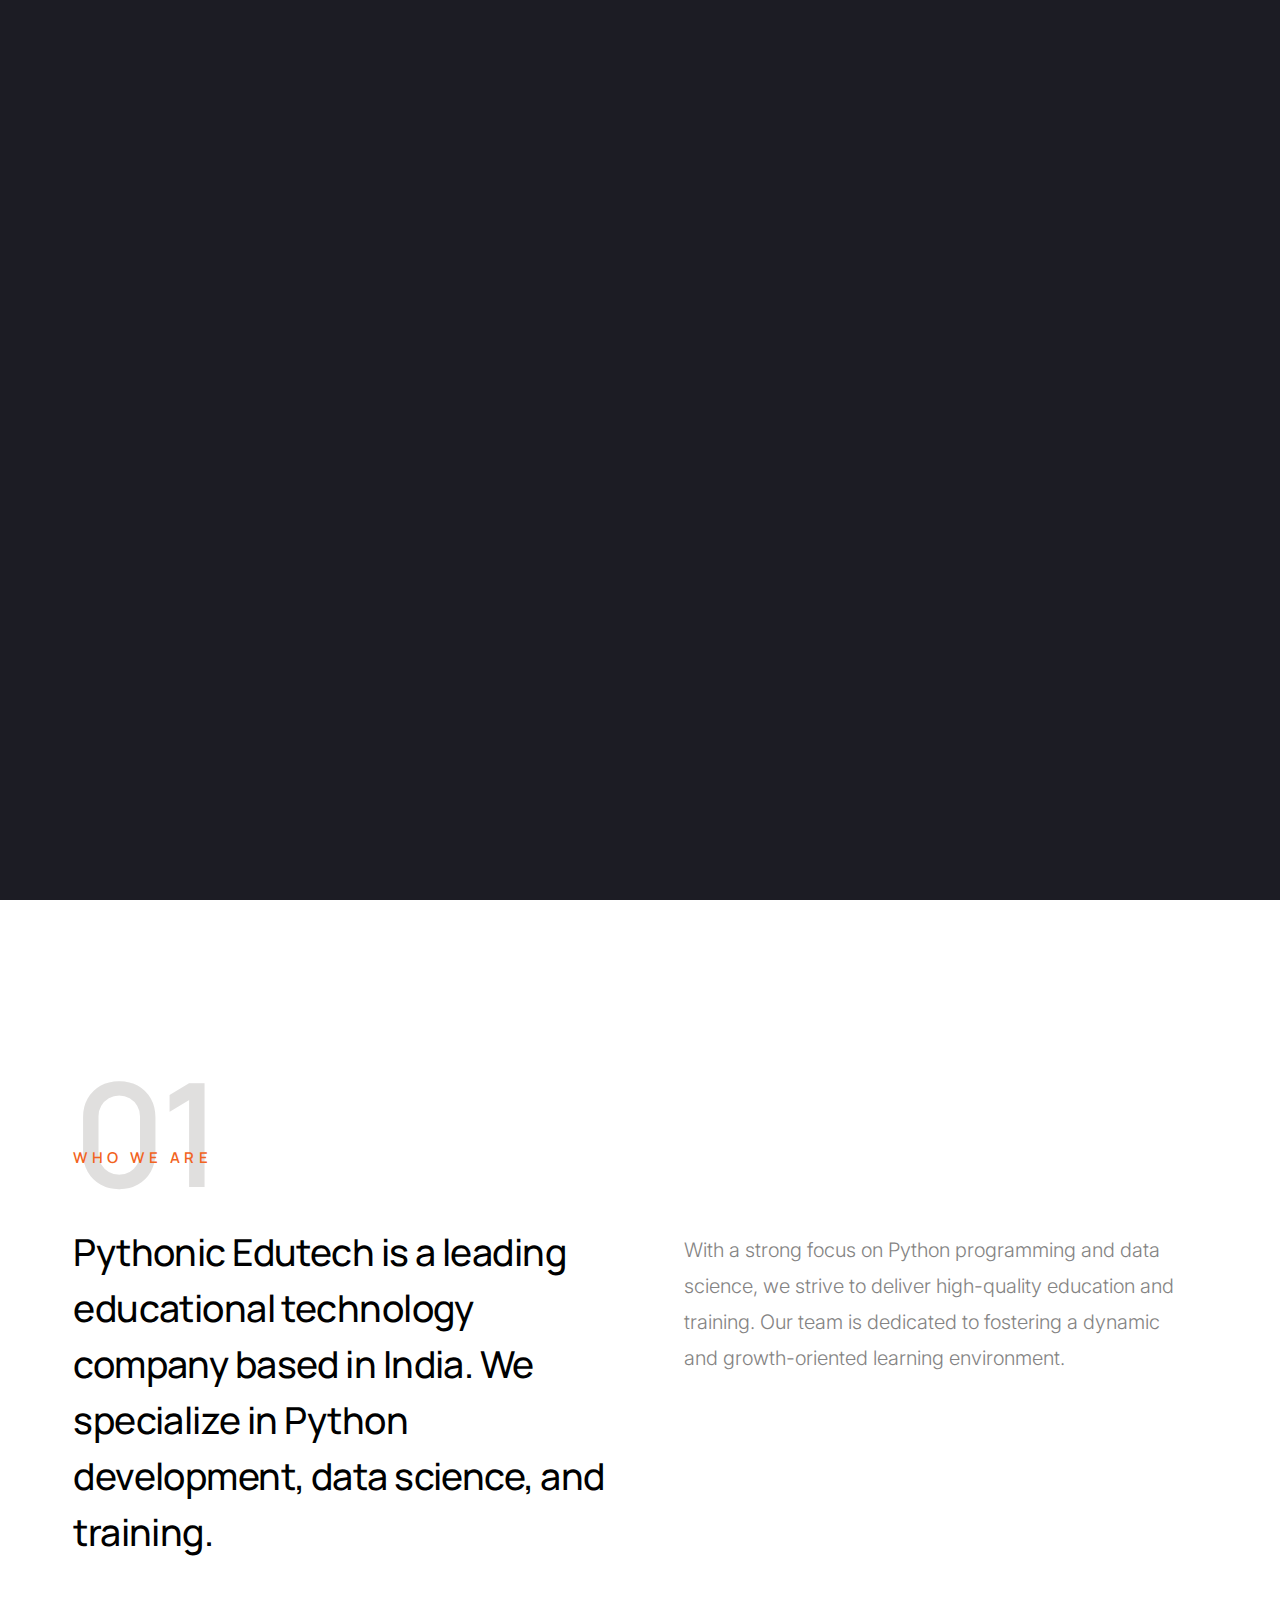
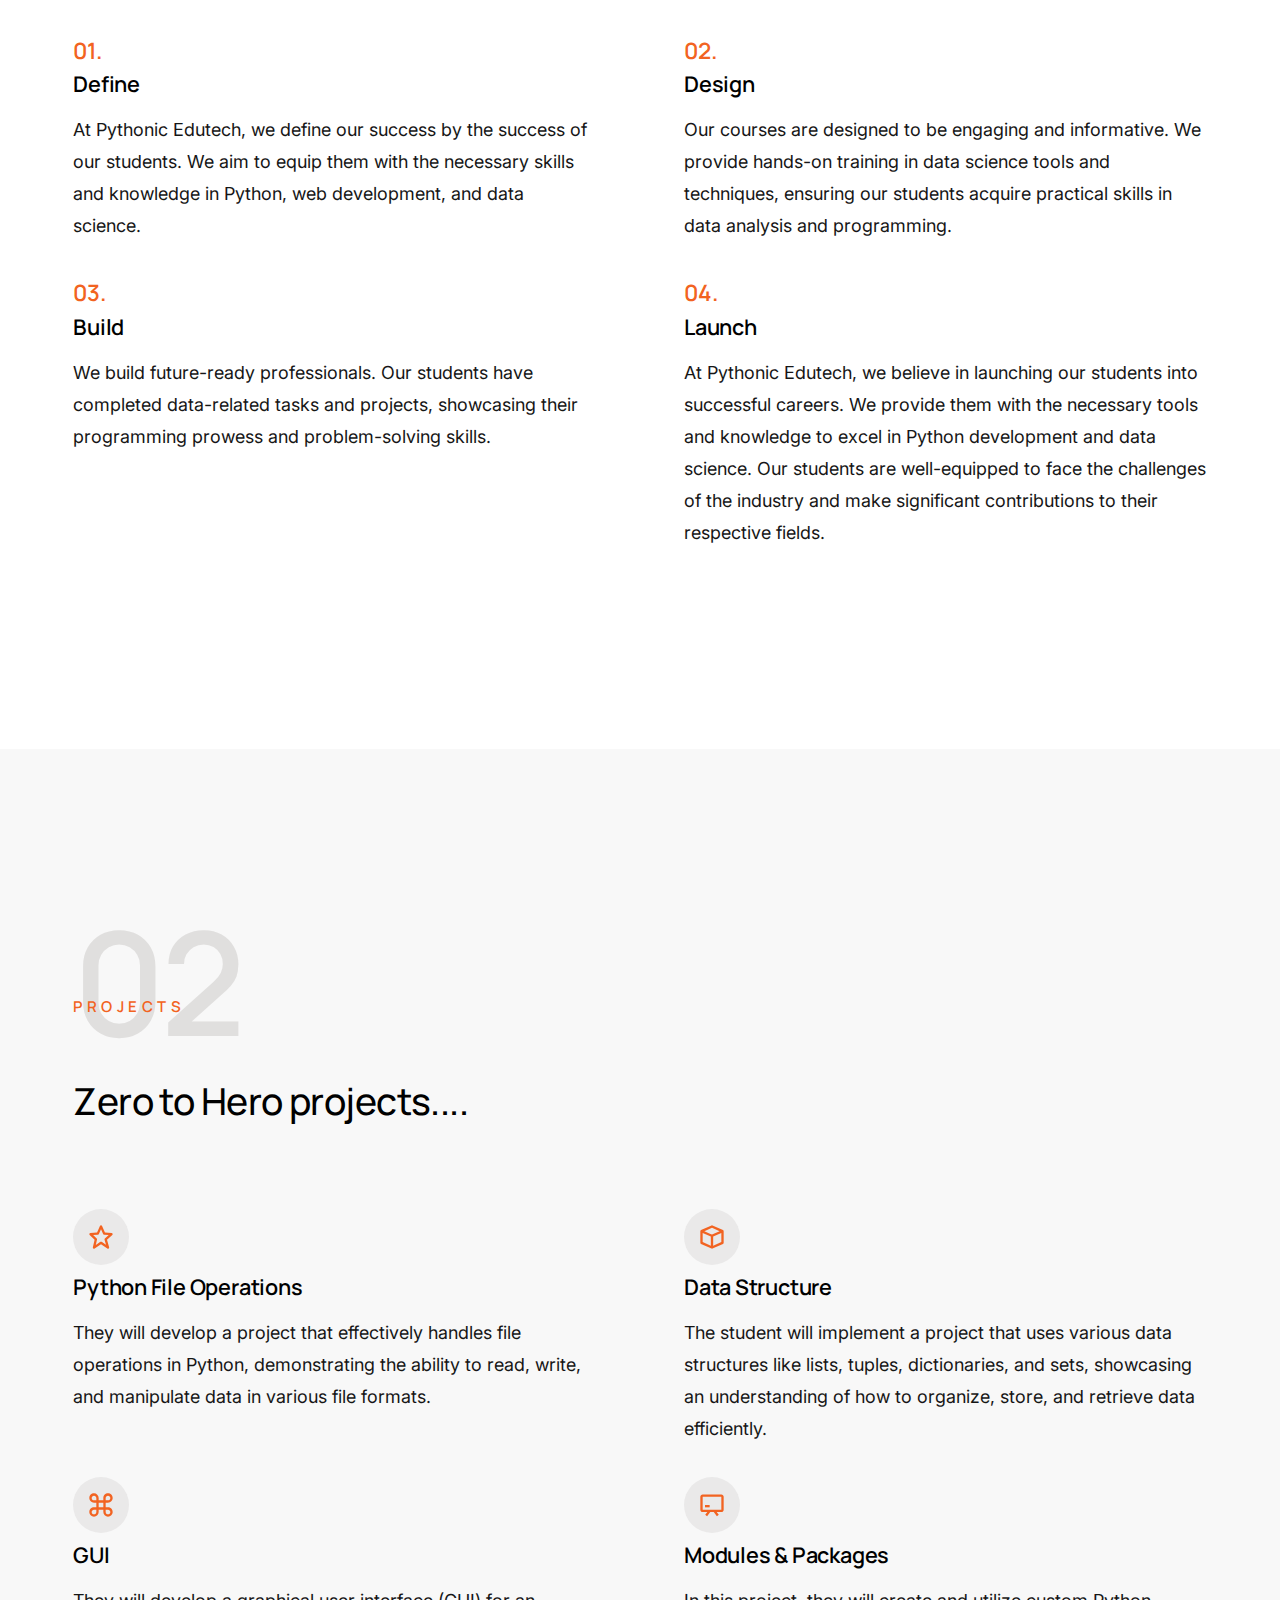
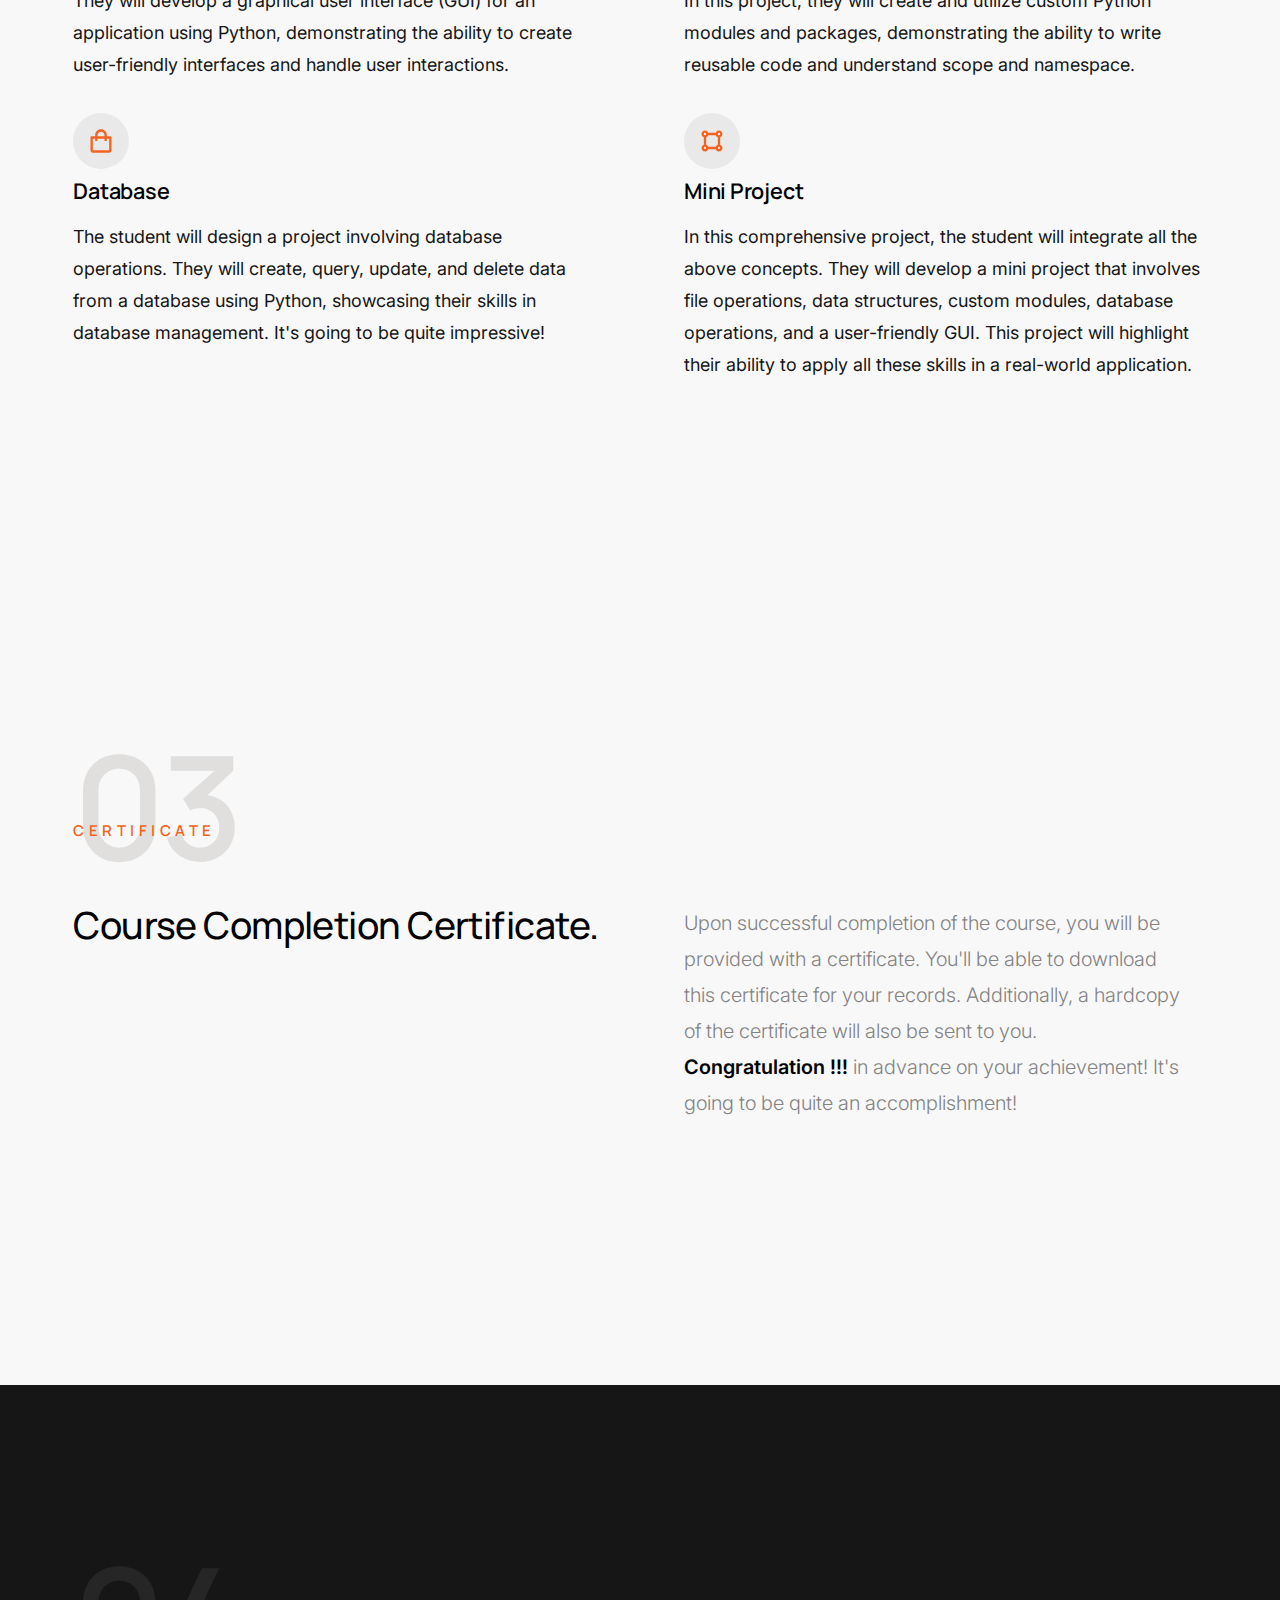
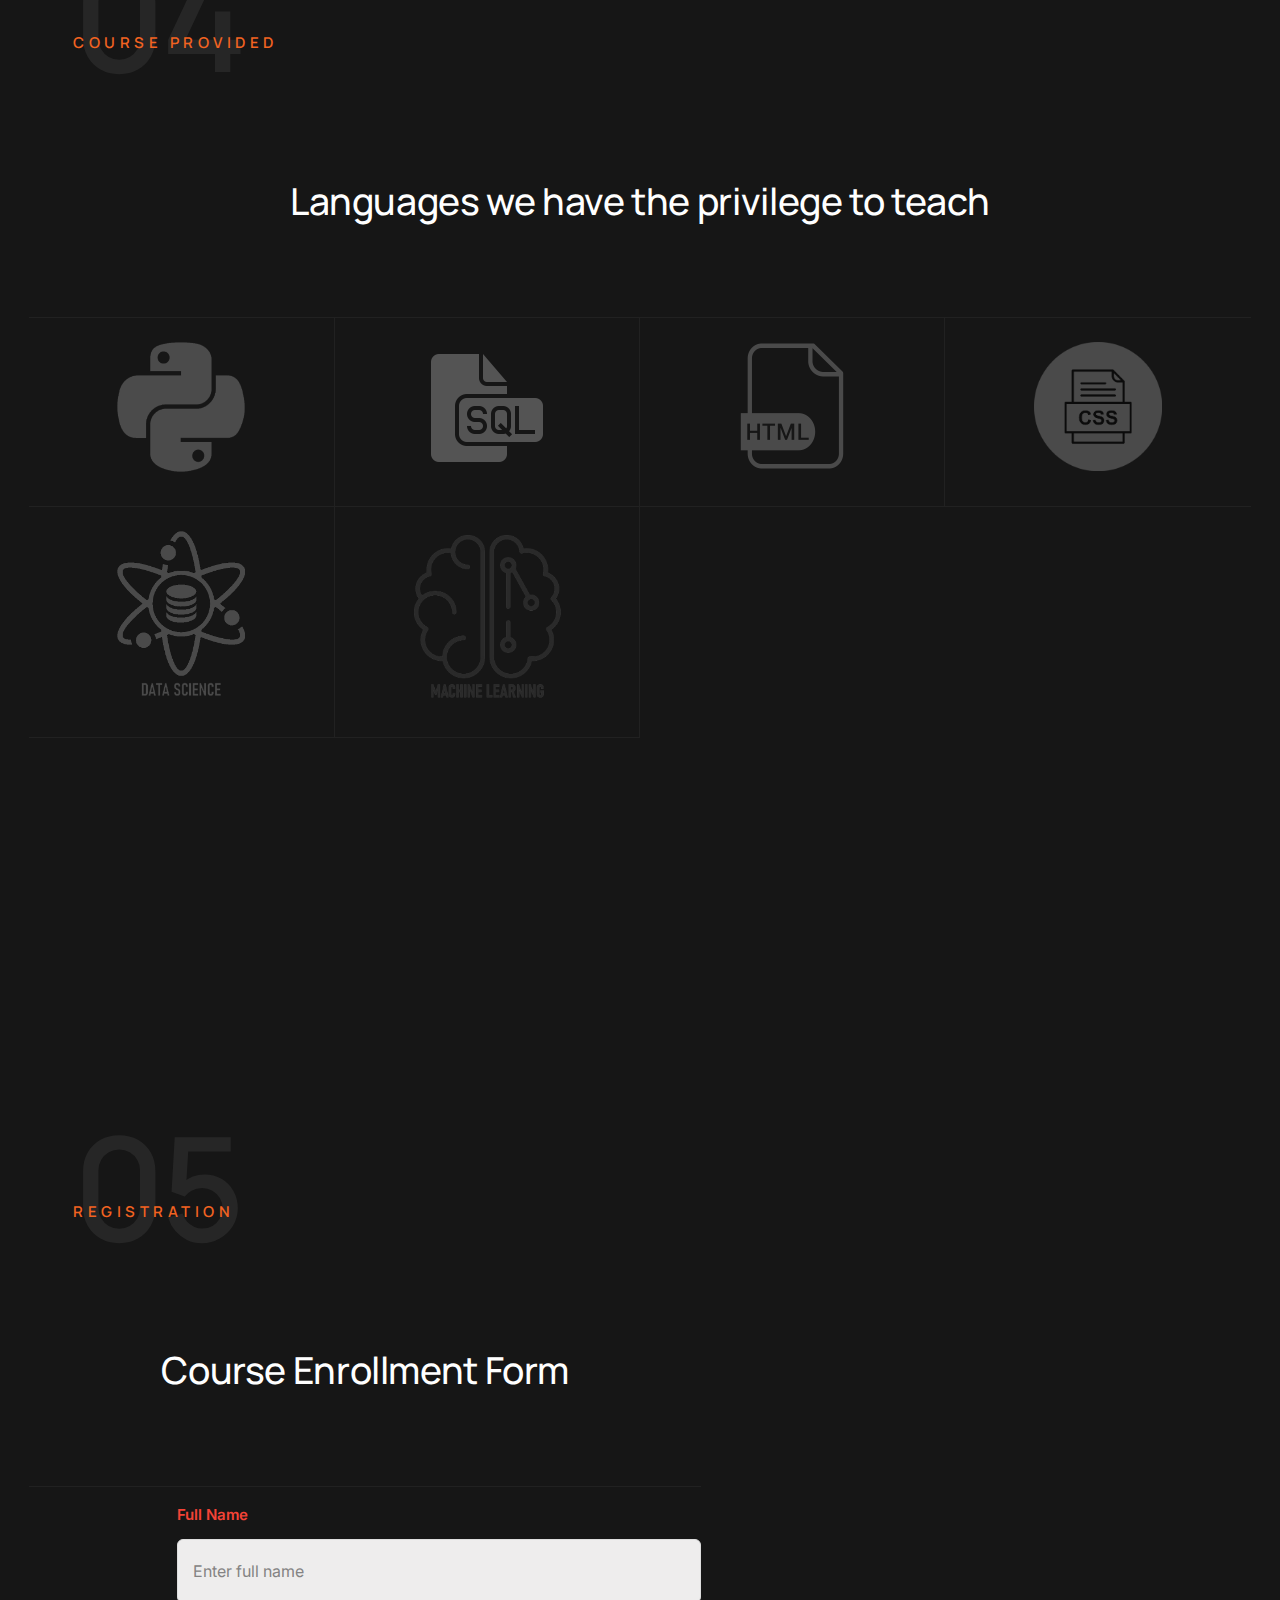
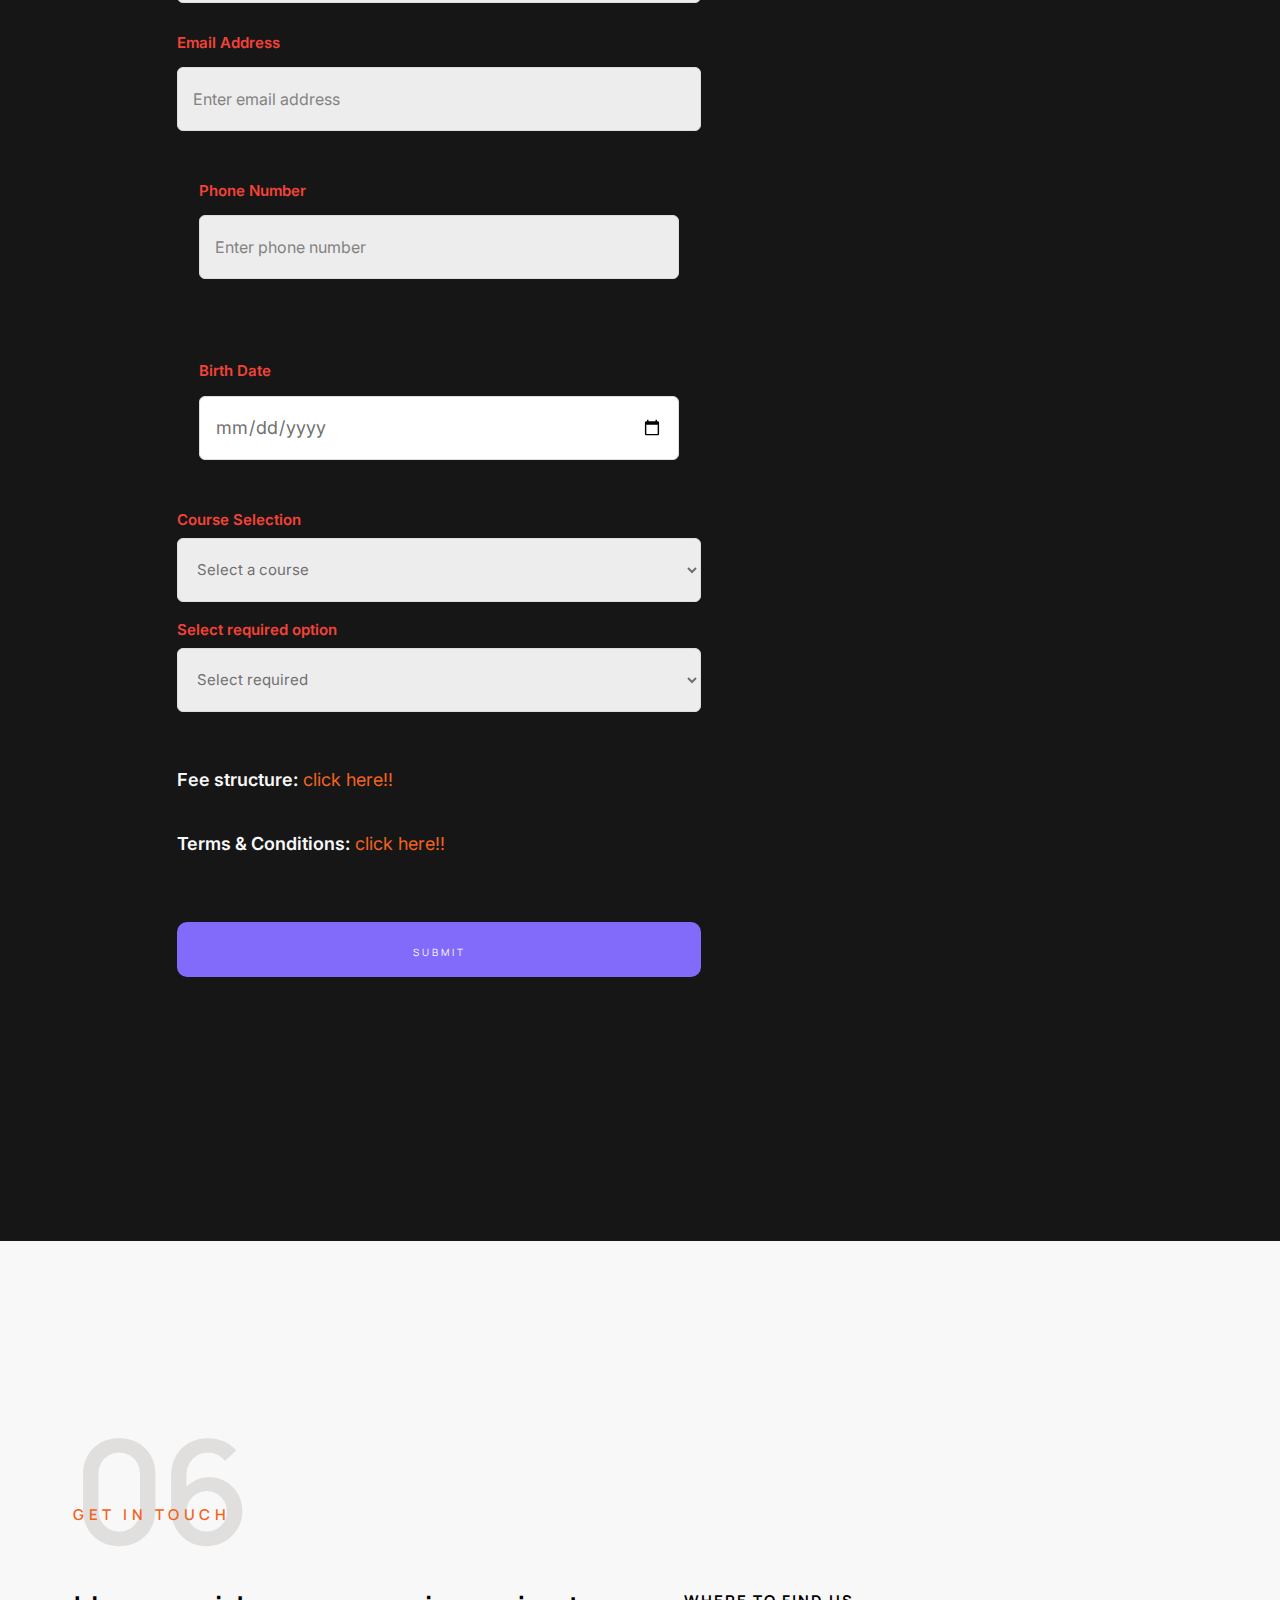
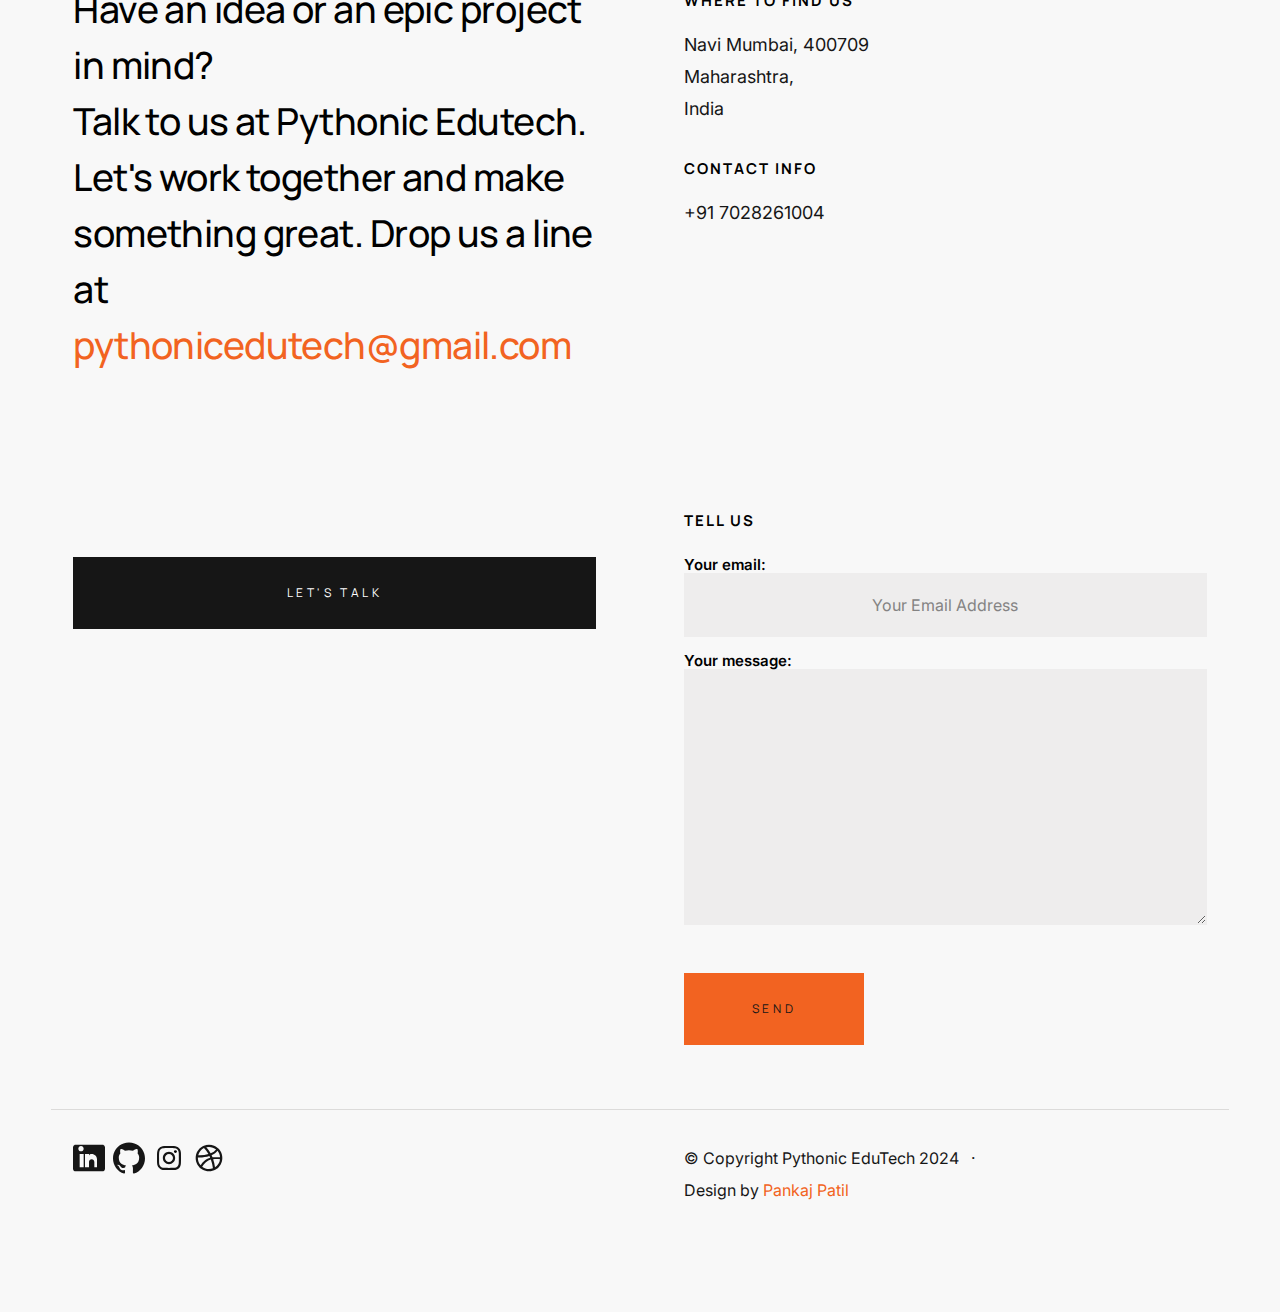
==== index.html @ df8c3810 "Add files via upload" ====
<!DOCTYPE html>
<html lang="en" class="no-js">

<head>

    <!--- basic page needs
    ================================================== -->
    <meta charset="utf-8">
    <meta name="viewport" content="width=device-width, initial-scale=1">
    <title>Pythonic Edutech</title>

    <script>
        document.documentElement.classList.remove('no-js');
        document.documentElement.classList.add('js');
    </script>

    <!-- CSS
    ================================================== -->
    <link rel="stylesheet" href="css/vendor.css">
    <link rel="stylesheet" href="css/styles.css">
    <link rel="stylesheet" href="css/registraion.css">
    

    <!-- favicons
    ================================================== -->
    <link rel="apple-touch-icon" sizes="180x180" href="apple-touch-icon.png">
    <link rel="icon" type="image/png" sizes="32x32" href="favicon-32x32.png">
    <link rel="icon" type="image/png" sizes="16x16" href="favicon-16x16.png">
    <link rel="manifest" href="site.webmanifest">
    <link rel="icon" type="image/x-icon" href="favicon.ico">

</head>


<body id="top">


    <!-- preloader
    ================================================== -->
    <div id="preloader">
        <div id="loader"></div>
    </div>


    <!-- page wrap
    ================================================== -->
    <div id="page" class="s-pagewrap">


        <!-- # site header 
        ================================================== -->
        <header class="s-header">

            <div class="row s-header__inner">

                <div class="s-header__block">
                    <div class="s-header__logo">
                        <a class="logo" href="index.html">
                            <img src="images/logo.png" alt="Homepage">
                        </a>
                    </div>

                    <a class="s-header__menu-toggle" href="#0"><span>Menu</span></a>
                </div> <!-- end s-header__block -->

                <nav class="s-header__nav">

                    <ul class="s-header__menu-links">
                        <li class="current"><a href="#intro" class="smoothscroll">Intro</a></li>
                        <li><a href="#about" class="smoothscroll">About Us</a></li>
                        <li><a href="#achievement" class="smoothscroll">Projects</a></li>
                        <li><a href="#Certificate" class="smoothscroll">Certificate</a></li>
                        <li><a href="#folio" class="smoothscroll">Course</a></li>
                        <li><a href="#register" class="smoothscroll">Registration</a></li>
                        <li><a href="#footer" class="smoothscroll">Contact</a></li>
                    </ul> <!-- s-header__menu-links -->

                    <ul class="s-header__social">
                        <li>
                            <a href="https://www.linkedin.com/in/thenameispankajpatil/">
                                <svg xmlns="http://www.w3.org/2000/svg" width="24" height="24" viewBox="0 0 24 24"
                                    style="fill:rgb(35, 25, 25);transform: ;msFilter:;">
                                    <path
                                        d="M22,2H2C0.896,2,0,2.896,0,4v16c0,1.104,0.896,2,2,2h20c1.104,0,2-0.896,2-2V4C24,2.896,23.104,2,22,2z M8,19H5V9h3V19z M6,7 c-1.104,0-2-0.896-2-2s0.896-2,2-2s2,0.896,2,2S7.104,7,6,7z M19,19h-3v-4c0-1.104-0.896-2-2-2s-2,0.896-2,2v4h-3V9h3v1.085 C12.322,9.376,13.135,9,14,9c2.206,0,4,1.794,4,4V19z">
                                    </path>
                                </svg>
                                <span class="u-screen-reader-text">LinkedIn</span>
                            </a>

                        </li>
                        <li>

                            <a href="https://github.com/nameispankaj">
                                <svg xmlns="http://www.w3.org/2000/svg" width="24" height="24" viewBox="0 0 24 24"
                                    style="fill:rgba(0, 0, 0, 1);transform: ;msFilter:;">
                                    <path
                                        d="M12 .297c-6.63 0-12 5.373-12 12 0 5.303 3.438 9.8 8.205 11.385.6.113.82-.258.82-.577 0-.285-.01-1.04-.015-2.04-3.338.724-4.042-1.61-4.042-1.61C4.422 18.07 3.633 17.7 3.633 17.7c-1.087-.744.084-.729.084-.729 1.205.084 1.838 1.236 1.838 1.236 1.07 1.835 2.809 1.305 3.495.998.108-.776.417-1.305.76-1.605-2.665-.3-5.466-1.332-5.466-5.93 0-1.31.465-2.38 1.235-3.22-.135-.303-.54-1.523.105-3.176 0 0 1.005-.322 3.3 1.23.96-.267 1.98-.399 3-.405 1.02.006 2.04.138 3 .405 2.28-1.552 3.285-1.23 3.285-1.23.645 1.653.24 2.873.12 3.176.765.84 1.23 1.91 1.23 3.22 0 4.61-2.805 5.625-5.475 5.92.42.36.81 1.096.81 2.22 0 1.6-.015 2.89-.015 3.285 0 .315.21.69.825.57C20.565 22.092 24 17.592 24 12.297c0-6.627-5.373-12-12-12">
                                    </path>
                                </svg>
                                <span class="u-screen-reader-text">GitHub</span>
                            </a>

                        </li>
                        <li>
                            <a href="https://www.instagram.com/nameis_pankaj">
                                <svg xmlns="http://www.w3.org/2000/svg" width="24" height="24" viewBox="0 0 24 24"
                                    style="fill:rgba(0, 0, 0, 1);transform:;-ms-filter:">
                                    <path
                                        d="M11.999,7.377c-2.554,0-4.623,2.07-4.623,4.623c0,2.554,2.069,4.624,4.623,4.624c2.552,0,4.623-2.07,4.623-4.624 C16.622,9.447,14.551,7.377,11.999,7.377L11.999,7.377z M11.999,15.004c-1.659,0-3.004-1.345-3.004-3.003 c0-1.659,1.345-3.003,3.004-3.003s3.002,1.344,3.002,3.003C15.001,13.659,13.658,15.004,11.999,15.004L11.999,15.004z">
                                    </path>
                                    <circle cx="16.806" cy="7.207" r="1.078"></circle>
                                    <path
                                        d="M20.533,6.111c-0.469-1.209-1.424-2.165-2.633-2.632c-0.699-0.263-1.438-0.404-2.186-0.42 c-0.963-0.042-1.268-0.054-3.71-0.054s-2.755,0-3.71,0.054C7.548,3.074,6.809,3.215,6.11,3.479C4.9,3.946,3.945,4.902,3.477,6.111 c-0.263,0.7-0.404,1.438-0.419,2.186c-0.043,0.962-0.056,1.267-0.056,3.71c0,2.442,0,2.753,0.056,3.71 c0.015,0.748,0.156,1.486,0.419,2.187c0.469,1.208,1.424,2.164,2.634,2.632c0.696,0.272,1.435,0.426,2.185,0.45 c0.963,0.042,1.268,0.055,3.71,0.055s2.755,0,3.71-0.055c0.747-0.015,1.486-0.157,2.186-0.419c1.209-0.469,2.164-1.424,2.633-2.633 c0.263-0.7,0.404-1.438,0.419-2.186c0.043-0.962,0.056-1.267,0.056-3.71s0-2.753-0.056-3.71C20.941,7.57,20.801,6.819,20.533,6.111z M19.315,15.643c-0.007,0.576-0.111,1.147-0.311,1.688c-0.305,0.787-0.926,1.409-1.712,1.711c-0.535,0.199-1.099,0.303-1.67,0.311 c-0.95,0.044-1.218,0.055-3.654,0.055c-2.438,0-2.687,0-3.655-0.055c-0.569-0.007-1.135-0.112-1.669-0.311 c-0.789-0.301-1.414-0.923-1.719-1.711c-0.196-0.534-0.302-1.099-0.311-1.669c-0.043-0.95-0.053-1.218-0.053-3.654 c0-2.437,0-2.686,0.053-3.655c0.007-0.576,0.111-1.146,0.311-1.687c0.305-0.789,0.93-1.41,1.719-1.712 c0.534-0.198,1.1-0.303,1.669-0.311c0.951-0.043,1.218-0.055,3.655-0.055c2.437,0,2.687,0,3.654,0.055 c0.571,0.007,1.135,0.112,1.67,0.311c0.786,0.303,1.407,0.925,1.712,1.712c0.196,0.534,0.302,1.099,0.311,1.669 c0.043,0.951,0.054,1.218,0.054,3.655c0,2.436,0,2.698-0.043,3.654H19.315z">
                                    </path>
                                </svg>
                                <span class="u-screen-reader-text">Instagram</span>
                            </a>
                        </li>
                        <li>
                            <a href="https://nameispankaj.github.io/myportfolio/">
                                <svg xmlns="http://www.w3.org/2000/svg" width="24" height="24" viewBox="0 0 24 24"
                                    style="fill: rgba(0, 0, 0, 1);transform: ;msFilter:;">
                                    <path
                                        d="M20.66 6.98a9.932 9.932 0 0 0-3.641-3.64C15.486 2.447 13.813 2 12 2s-3.486.447-5.02 1.34c-1.533.893-2.747 2.107-3.64 3.64S2 10.187 2 12s.446 3.487 1.34 5.02a9.924 9.924 0 0 0 3.641 3.64C8.514 21.553 10.187 22 12 22s3.486-.447 5.02-1.34a9.932 9.932 0 0 0 3.641-3.64C21.554 15.487 22 13.813 22 12s-.446-3.487-1.34-5.02zM12 3.66c2 0 3.772.64 5.32 1.919-.92 1.174-2.286 2.14-4.1 2.9-1.002-1.813-2.088-3.327-3.261-4.54A7.715 7.715 0 0 1 12 3.66zM5.51 6.8a8.116 8.116 0 0 1 2.711-2.22c1.212 1.201 2.325 2.7 3.34 4.5-2 .6-4.114.9-6.341.9-.573 0-1.006-.013-1.3-.04A8.549 8.549 0 0 1 5.51 6.8zM3.66 12c0-.054.003-.12.01-.2.007-.08.01-.146.01-.2.254.014.641.02 1.161.02 2.666 0 5.146-.367 7.439-1.1.187.373.381.793.58 1.26-1.32.293-2.674 1.006-4.061 2.14S6.4 16.247 5.76 17.5c-1.4-1.587-2.1-3.42-2.1-5.5zM12 20.34c-1.894 0-3.594-.587-5.101-1.759.601-1.187 1.524-2.322 2.771-3.401 1.246-1.08 2.483-1.753 3.71-2.02a29.441 29.441 0 0 1 1.56 6.62 8.166 8.166 0 0 1-2.94.56zm7.08-3.96a8.351 8.351 0 0 1-2.58 2.621c-.24-2.08-.7-4.107-1.379-6.081.932-.066 1.765-.1 2.5-.1.799 0 1.686.034 2.659.1a8.098 8.098 0 0 1-1.2 3.46zm-1.24-5c-1.16 0-2.233.047-3.22.14a27.053 27.053 0 0 0-.68-1.62c2.066-.906 3.532-2.006 4.399-3.3 1.2 1.414 1.854 3.027 1.96 4.84-.812-.04-1.632-.06-2.459-.06z">
                                    </path>
                                </svg>
                                <span class="u-screen-reader-text">portfolio</span>
                            </a>
                        </li>
                    </ul> <!-- s-header__social -->

                </nav> <!-- end s-header__nav -->

            </div> <!-- end s-header__inner -->

        </header> <!-- end s-header -->


        <!-- # site-content
        ================================================== -->
        <section id="content" class="s-content">


            <!-- intro
            ----------------------------------------------- -->
            <section id="intro" class="s-intro target-section">

                <div class="s-intro__bg"></div>

                <div class="row s-intro__content">

                    <div class="s-intro__content-bg"></div>

                    <div class="column lg-12 s-intro__content-inner">

                        <h1 class="s-intro__content-title">
                            Empowering Future<br> Innovators with the Power of Python Education.
                        </h1>

                        <div class="s-intro__content-buttons">
                            <a href="#about" class="btn btn--stroke s-intro__content-btn smoothscroll">More About Us</a>


                            </a>
                        </div>

                    </div> <!-- s-intro__content-inner -->

                </div> <!-- s-intro__content -->

                <div class="s-intro__scroll-down">
                    <a href="#about" class="smoothscroll">
                        <span>Scroll Down</span>
                    </a>
                </div> <!-- s-intro__scroll-down -->

            </section> <!-- end s-intro -->


            <!-- about
            ----------------------------------------------- -->
            <section id="about" class="s-about target-section">

                <div class="row section-header" data-num="01">
                    <h3 class="column lg-12 section-header__pretitle pretitle text-pretitle">Who We Are</h3>
                    <div class="column lg-6 stack-on-1100 section-header__primary">
                        <h2 class="title text-display-1">
                            Pythonic Edutech is a leading educational technology company based in India.
                            We specialize in Python development, data science, and training.
                        </h2>
                    </div>
                    <div class="column lg-6 stack-on-1100 section-header__secondary">
                        <p class="desc">
                            With a strong focus on Python programming and data science, we strive to deliver
                            high-quality education and training. Our team is dedicated to fostering a dynamic and
                            growth-oriented learning environment.
                        </p>
                    </div>
                </div> <!-- end section-header -->

                <div class="row process-list list-block show-ctr block-lg-one-half block-tab-whole">

                    <div class="column list-block__item">
                        <div class="list-block__title">
                            <h3 class="h5">Define</h3>
                        </div>
                        <div class="list-block__text">
                            <p>
                                At Pythonic Edutech, we define our success by the success of our students. We aim to
                                equip them with the necessary skills and knowledge in Python, web development, and data
                                science.
                            </p>
                        </div>
                    </div> <!-- end list-block__item -->

                    <div class="column list-block__item">
                        <div class="list-block__title">
                            <h3 class="h5">Design</h3>
                        </div>
                        <div class="list-block__text">
                            <p>
                                Our courses are designed to be engaging and informative. We provide hands-on training in
                                data science tools and techniques, ensuring our students acquire practical skills in
                                data analysis and programming.
                            </p>
                        </div>
                    </div> <!-- end list-block__item -->

                    <div class="column list-block__item">
                        <div class="list-block__title">
                            <h3 class="h5">Build</h3>
                        </div>
                        <div class="list-block__text">
                            <p>
                                We build future-ready professionals. Our students have completed data-related tasks and
                                projects, showcasing their programming prowess and problem-solving skills.
                            </p>
                        </div>
                    </div> <!-- end list-block__item -->

                    <div class="column list-block__item">
                        <div class="list-block__title">
                            <h3 class="h5">Launch</h3>
                        </div>
                        <div class="list-block__text">
                            <p>
                                At Pythonic Edutech, we believe in launching our students into successful careers. We
                                provide them with the necessary tools and knowledge to excel in Python development and
                                data science. Our students are well-equipped to face the challenges of the industry and
                                make significant contributions to their respective fields.
                            </p>
                        </div>
                    </div> <!-- end list-block__item -->

                </div> <!-- end process-list -->

            </section> <!-- end s-about -->


            <!-- Projects
            ----------------------------------------------- -->
            <section id="achievement" class="s-services target-section">

                <div class="row section-header" data-num="02">
                    <h3 class="column lg-12 section-header__pretitle text-pretitle">    Projects</h3>
                    <div class="column lg-6 stack-on-1100 section-header__primary">
                        <h2 class="title text-display-1">
                            Zero to Hero projects....
                        </h2>
                    </div>
                    <div class="column lg-6 stack-on-1100 section-header__secondary">
                        
                    </div>
                </div> <!-- end section-header -->

                <div class="row services-list list-block block-lg-one-half block-tab-whole">
    
                    <div class="column list-block__item">
                        <div class="list-block__title">
                            <div class="list-block__icon">
                                
                                <svg xmlns="http://www.w3.org/2000/svg" width="24" height="24" viewBox="0 0 24 24" style="fill: rgba(0, 0, 0, 1);transform: ;msFilter:;"><path d="m6.516 14.323-1.49 6.452a.998.998 0 0 0 1.529 1.057L12 18.202l5.445 3.63a1.001 1.001 0 0 0 1.517-1.106l-1.829-6.4 4.536-4.082a1 1 0 0 0-.59-1.74l-5.701-.454-2.467-5.461a.998.998 0 0 0-1.822 0L8.622 8.05l-5.701.453a1 1 0 0 0-.619 1.713l4.214 4.107zm2.853-4.326a.998.998 0 0 0 .832-.586L12 5.43l1.799 3.981a.998.998 0 0 0 .832.586l3.972.315-3.271 2.944c-.284.256-.397.65-.293 1.018l1.253 4.385-3.736-2.491a.995.995 0 0 0-1.109 0l-3.904 2.603 1.05-4.546a1 1 0 0 0-.276-.94l-3.038-2.962 4.09-.326z"></path></svg>
                            </div>
                            <h3 class="h5">Python File Operations</h3>
                        </div>
                        <div class="list-block__text">
                            <p>
                                They will develop a project that effectively handles file operations in Python, demonstrating the ability to read, write, and manipulate data in various file formats.</p>
                        </div>
                    </div> <!-- end list-block__item -->
        
                    <div class="column list-block__item">
                        <div class="list-block__title">
                            <div class="list-block__icon">
                                <svg xmlns="http://www.w3.org/2000/svg" width="24" height="24" viewBox="0 0 24 24" style="fill: rgba(0, 0, 0, 1);transform: ;msFilter:;"><path d="m21.406 6.086-9-4a1.001 1.001 0 0 0-.813 0l-9 4c-.02.009-.034.024-.054.035-.028.014-.058.023-.084.04-.022.015-.039.034-.06.05a.87.87 0 0 0-.19.194c-.02.028-.041.053-.059.081a1.119 1.119 0 0 0-.076.165c-.009.027-.023.052-.031.079A1.013 1.013 0 0 0 2 7v10c0 .396.232.753.594.914l9 4c.13.058.268.086.406.086a.997.997 0 0 0 .402-.096l.004.01 9-4A.999.999 0 0 0 22 17V7a.999.999 0 0 0-.594-.914zM12 4.095 18.538 7 12 9.905l-1.308-.581L5.463 7 12 4.095zM4 16.351V8.539l7 3.111v7.811l-7-3.11zm9 3.11V11.65l7-3.111v7.812l-7 3.11z"></path></svg>
                            </div>
                            <h3 class="h5">Data Structure</h3>
                        </div>
                        <div class="list-block__text">
                            <p>
                                The student will implement a project that uses various data structures like lists, tuples, dictionaries, and sets, showcasing an understanding of how to organize, store, and retrieve data efficiently. 
                            </p>
                        </div>
                    </div> <!-- end list-block__item -->
        
                    <div class="column list-block__item">
                        <div class="list-block__title">
                            <div class="list-block__icon">
                                <svg xmlns="http://www.w3.org/2000/svg" width="24" height="24" viewBox="0 0 24 24" style="fill: rgba(0, 0, 0, 1);transform: ;msFilter:;"><path d="M6 14c-2.206 0-4 1.794-4 4s1.794 4 4 4a4.003 4.003 0 0 0 3.998-3.98H10V16h4v2.039h.004A4.002 4.002 0 0 0 18 22c2.206 0 4-1.794 4-4s-1.794-4-4-4h-2v-4h2c2.206 0 4-1.794 4-4s-1.794-4-4-4-4 1.794-4 4v2h-4V5.98h-.002A4.003 4.003 0 0 0 6 2C3.794 2 2 3.794 2 6s1.794 4 4 4h2v4H6zm2 4c0 1.122-.879 2-2 2s-2-.878-2-2 .879-2 2-2h2v2zm10-2c1.121 0 2 .878 2 2s-.879 2-2 2-2-.878-2-2v-2h2zM16 6c0-1.122.879-2 2-2s2 .878 2 2-.879 2-2 2h-2V6zM6 8c-1.121 0-2-.878-2-2s.879-2 2-2 2 .878 2 2v2H6zm4 2h4v4h-4v-4z"></path></svg>
                            </div>
                            <h3 class="h5">GUI</h3>
                        </div>
                        <div class="list-block__text">
                            <p>
                                They will develop a graphical user interface (GUI) for an application using Python, demonstrating the ability to create user-friendly interfaces and handle user interactions. 
                            </p>
                        </div>
                    </div> <!-- end list-block__item -->
        
                    <div class="column list-block__item">
                        <div class="list-block__title">
                            <div class="list-block__icon">
                                <svg xmlns="http://www.w3.org/2000/svg" width="24" height="24" viewBox="0 0 24 24" style="fill: rgba(0, 0, 0, 1);transform: ;msFilter:;"><path d="M20 3H4c-1.103 0-2 .897-2 2v11c0 1.103.897 2 2 2h4l-1.8 2.4 1.6 1.2 2.7-3.6h3l2.7 3.6 1.6-1.2L16 18h4c1.103 0 2-.897 2-2V5c0-1.103-.897-2-2-2zM4 16V5h16l.001 11H4z"></path><path d="M6 12h4v2H6z"></path></svg>
                            </div>
                            <h3 class="h5">Modules & Packages</h3>
                        </div>
                        <div class="list-block__text">
                            <p>
                                In this project, they will create and utilize custom Python modules and packages, demonstrating the ability to write reusable code and understand scope and namespace. 
                            </p>
                        </div>
                    </div> <!-- end list-block__item -->

                    <div class="column list-block__item">
                        <div class="list-block__title">
                            <div class="list-block__icon">
                                <svg xmlns="http://www.w3.org/2000/svg" width="24" height="24" viewBox="0 0 24 24" style="fill: rgba(0, 0, 0, 1);transform: ;msFilter:;"><path d="M5 22h14c1.103 0 2-.897 2-2V9a1 1 0 0 0-1-1h-3V7c0-2.757-2.243-5-5-5S7 4.243 7 7v1H4a1 1 0 0 0-1 1v11c0 1.103.897 2 2 2zM9 7c0-1.654 1.346-3 3-3s3 1.346 3 3v1H9V7zm-4 3h2v2h2v-2h6v2h2v-2h2l.002 10H5V10z"></path></svg>
                            </div>
                            <h3 class="h5">Database</h3>
                        </div>
                        <div class="list-block__text">
                            <p>
                                The student will design a project involving database operations. They will create, query, update, and delete data from a database using Python, showcasing their skills in database management. It's going to be quite impressive!
                            </p>
                        </div>
                    </div> <!-- end list-block__item -->
        
                    <div class="column list-block__item">
                        <div class="list-block__title">
                            <div class="list-block__icon">
                                <svg xmlns="http://www.w3.org/2000/svg" width="24" height="24" viewBox="0 0 24 24" style="fill: rgba(0, 0, 0, 1);transform: ;msFilter:;"><path d="M21 6c0-1.654-1.346-3-3-3a2.993 2.993 0 0 0-2.815 2h-6.37A2.993 2.993 0 0 0 6 3C4.346 3 3 4.346 3 6c0 1.302.839 2.401 2 2.815v6.369A2.997 2.997 0 0 0 3 18c0 1.654 1.346 3 3 3a2.993 2.993 0 0 0 2.815-2h6.369a2.994 2.994 0 0 0 2.815 2c1.654 0 3-1.346 3-3a2.997 2.997 0 0 0-2-2.816V8.816A2.996 2.996 0 0 0 21 6zm-3-1a1.001 1.001 0 1 1-1 1c0-.551.448-1 1-1zm-2.815 12h-6.37A2.99 2.99 0 0 0 7 15.184V8.816A2.99 2.99 0 0 0 8.815 7h6.369A2.99 2.99 0 0 0 17 8.815v6.369A2.99 2.99 0 0 0 15.185 17zM6 5a1.001 1.001 0 1 1-1 1c0-.551.448-1 1-1zm0 14a1.001 1.001 0 0 1 0-2 1.001 1.001 0 0 1 0 2zm12 0a1.001 1.001 0 0 1 0-2 1.001 1.001 0 0 1 0 2z"></path></svg>
                            </div>
                            <h3 class="h5">Mini Project</h3>
                        </div>
                        <div class="list-block__text">
                            <p>
                                In this comprehensive project, the student will integrate all the above concepts. They will develop a mini project that involves file operations, data structures, custom modules, database operations, and a user-friendly GUI. This project will highlight their ability to apply all these skills in a real-world application.
                            </p>
                        </div>
                    </div> <!-- end list-block__item -->
        
                </div> <!-- end process-list -->

            </section> <!-- end s-achievement -->



            <!-- Certificate
            ----------------------------------------------- -->
            <section id="Certificate" class="s-services target-section">

                <div class="row section-header" data-num="03">
                    <h3 class="column lg-12 section-header__pretitle text-pretitle">Certificate</h3>
                    <div class="column lg-6 stack-on-1100 section-header__primary">
                        <h2 class="title text-display-1">
                            Course Completion Certificate.
                        </h2>
                    </div>
                    <div class="column lg-6 stack-on-1100 section-header__secondary">
                        <p class="desc">
                            Upon successful completion of the course, you will be provided with a certificate. You'll be able to download this certificate for your records. Additionally, a hardcopy of the certificate will also be sent to you. <br> <b style="color: black;">Congratulation !!!</b> in advance on your achievement! It's going to be quite an accomplishment!

                        </p>
                    </div>
                </div> <!-- end section-header -->

                <div class="row services-list list-block block-lg-one-half block-tab-whole">

                    <div class="column list-block__item">
                        <div class="list-block__title">


                        </div>
                        <div class="list-block__text">


                        </div>

                    </div> <!-- end list-block__item -->





                </div> <!-- end process-list -->

              

            </section> <!-- end s-services -->

            



            <!-- portfolio
            ----------------------------------------------- -->
            <section id="folio" class="s-folio target-section">

                <div class="row section-header light-on-dark" data-num="04">
                    <h3 class="column lg-12 section-header__pretitle text-pretitle">Course Provided</h3>



                    <!-- clients
                -------------------------------------------- -->
                    <div class="s-clients row">
                        <div class="column lg-12">

                            <div class="row section-header">
                                <div class="column lg-12">
                                    <h3 class="title text-display-1">Languages we have the privilege to teach</h3>
                                </div>
                            </div> <!-- end section-header -->

                            <div
                                class="row clients-list block-lg-one-fourth block-md-one-third block-tab-one-half block-stack">

                                <div class="column clients-list__item">
                                    <a href="#0">
                                        <img src="images/clients/python.506x512.png" alt="" width="50%" height="auto">
                                    </a>
                                </div>
                                <div class="column clients-list__item">
                                    <a href="#0">
                                        <img src="images/clients/sql.png" alt="" width="50%" height="auto">
                                    </a>
                                </div>
                                <div class="column clients-list__item">
                                    <a href="#0">
                                        <img src="images/clients/html.png" alt="" width="50%" height="auto">
                                    </a>
                                </div>
                                <div class="column clients-list__item">
                                    <a href="#0">
                                        <img src="images/clients/css.png" alt="" width="50%" height="auto">
                                    </a>
                                </div>
                                <div class="column clients-list__item">
                                    <a href="#0">
                                        <img src="images/clients/data science.png" alt="" width="50%" height="auto">
                                    </a>
                                </div>
                                <div class="column clients-list__item">
                                    <a href="#0">
                                        <img src="images/clients/machine learning.png" alt="" width="60%" height="auto"
                                            style="filter: grayscale(50%);">
                                    </a>
                                </div>


                            </div> <!-- clients-list -->
                        </div> <!-- end column lg-12 -->
                    </div> <!-- end s-clients -->

            </section> <!-- end s-folio -->




        </section> <!-- end content -->

    <!-- registration form
            ----------------------------------------------- -->
            <section id="register" class="s-folio target-section">

                <div class="row section-header light-on-dark" data-num="05">
                    <h3 class="column lg-12 section-header__pretitle text-pretitle">registration</h3>



                    <!-- clients
                -------------------------------------------- -->
                    <div class="s-clients row">
                        <div class="column lg-12">

                            <div class="row section-header">
                                <div class="column lg-12">
                                    <h3 class="title text-display-1">Course Enrollment Form</h3>
                                </div>
                            </div> <!-- end section-header -->

                            <div
                                class="row clients-list block-lg-one-fourth block-md-one-third block-tab-one-half block-stack">

                                <header>Registration Form</header>

      
      

      <form action="https://formspree.io/f/xnnanvol"  method="POST" class="form">
        <div class="input-box">
          <label>Full Name</label>
          <input type="text" placeholder="Enter full name" name="Full Name" required />
        </div>

        <div class="input-box">
          <label>Email Address</label>
          <input type="text" placeholder="Enter email address" name="Email" required />
        </div>

        <div class="column">
          <div class="input-box">
            <label>Phone Number</label>
            <input type="tel" placeholder="Enter phone number" Name="Phone No" pattern="\d{10}" title="Please enter a 10-digit phone number" required />
          </div>
          <br>
          <div class="input-box">
            <label for="birth-date">Birth Date</label>
            <input type="date" placeholder="Enter birth date" name="Birth Date" max="2005-01-01" required />
          </div>
        </div>
        
        
       
        <div class="input-box course-selection">
          <label for="course-name" Name="Course">Course Selection</label>
          <select id="course-name" name="Course Name" required>
            <option value="" disabled selected>Select a course</option>
            <option value="Python" name="Python">Python</option>
            <option value="Data Science" name="Data Science">Data Science</option>
            <option value="Web Development" name="Web Dev">Web Development</option>
            <option value="MySQL" name="MySQL">MySQL</option>
            <!-- Add more course options as needed -->
          </select>

          <label for="course-name" Name="Course selection">Select required option</label>
          <select id="course-name" name="package Name" required>
            <option value="" disabled selected>Select required</option>
            <option value="Lecture + Internship" name="Lecture + Internship">Lecture + Internship</option>
            <option value="Only internship with instructions." name="Only internship with instructions.">Only internship with instructions.</option>
            <option value="Only internship without instructions." name="Only internship without instructions.">Only internship without instructions.</option>
            
            <!-- Add more course options as needed -->
          </select>
          
        </div>
        <br>
        <p ><strong class="text-w">Fee structure:</strong> <a href="fee_structure.html">click here!!</a></p>
        
        <p><strong class="text-w">Terms & Conditions:</strong> <a href="terms.html">click here!!</a></p>
        <button>Submit</button>
      </form>
    </section>
    <!--Footer-->
    
     
  
  <script src="https://cdnjs.cloudflare.com/ajax/libs/jquery/3.2.1/jquery.min.js"></script>
  <script src="https://cdnjs.cloudflare.com/ajax/libs/twitter-bootstrap/4.1.3/js/bootstrap.bundle.min.js"></script>



                            </div> <!-- clients-list -->
                        </div> <!-- end column lg-12 -->
                    </div> <!-- end s-clients -->

            </section> <!-- end s-folio -->




        </section> <!-- end content registration -->


        <!-- # site-footer
        ================================================== -->
        <footer id="footer" class="s-footer target-section">

            <div class="row section-header" data-num="06">
                <h3 class="column lg-12 section-header__pretitle text-pretitle">Get In Touch</h3>
                <div class="column lg-6 stack-on-1100 section-header__primary">
                    <h2 class="title text-display-1">
                        Have an idea or an epic project in mind? <br>Talk to us at Pythonic Edutech.
                        Let's work together and make something great.
                        Drop us a line at <br><a href="mailto:pythonicedutech@gmail.com" title="">pythonicedutech@gmail.com</a>
                    </h2>
                </div>
                <div class="column lg-6 stack-on-1100 section-header__secondary">

                    <div class="contact-block">
                        <h6>Where To Find Us</h6>
                        <p>

                            Navi Mumbai, 400709 <br>
                            Maharashtra,<br> India
                        </p>
                    </div>

                    <div class="contact-block">
                        <h6>Contact Info</h6>
                        <ul class="contact-list">
                            <li><a href="tel:+917028261004">+91 7028261004</a></li>
                        </ul>
                    </div>

                </div>
            </div> <!-- end section-header -->

            <div class="row list-block block-lg-one-half block-tab-whole block-stack-on-1000 s-footer__btns">
                <div class="column list-block__item">
                    <div class="s-footer__contact-btn">
                        <a href="https://wa.me/+917028261004" class="btn btn--primary u-fullwidth">
                            Let's Talk
                        </a>
                    </div>
                </div>
                
                <div class="column column-item">
                    <div class="subscribe-form footer-subscribe">
                        <h6>Tell us</h6>
                        <form id="form-id" class="form-class" action="https://formspree.io/f/xdknkrnq" method="POST">
                            <label>
                                Your email:
                                <input type="email" name="email" id="email-input" class="fullwidth text-center"
                                    placeholder="Your Email Address" required>
                            </label>
                            <label>
                                Your message:
                                <textarea name="message" class="message-textarea"></textarea>
                            </label>
                            <!-- your other form fields go here -->
                            <button type="submit" class="btn primary fullwidth">Send</button>
                        </form>
                    </div>
                </div>
                
                

            </div> <!-- end s-footer__btns -->

            <div class="row s-footer__bottom">

                <div class="column lg-6 tab-12 s-footer__bottom-left">
                    <ul class="s-footer__social">
                        <li>
                            <a href="https://www.linkedin.com/in/thenameispankajpatil/">
                                <svg xmlns="http://www.w3.org/2000/svg" width="24" height="24" viewBox="0 0 24 24"
                                    style="fill:rgba(0, 0, 0, 1);transform: ;msFilter:;">
                                    <path
                                        d="M22,2H2C0.896,2,0,2.896,0,4v16c0,1.104,0.896,2,2,2h20c1.104,0,2-0.896,2-2V4C24,2.896,23.104,2,22,2z M8,19H5V9h3V19z M6,7 c-1.104,0-2-0.896-2-2s0.896-2,2-2s2,0.896,2,2S7.104,7,6,7z M19,19h-3v-4c0-1.104-0.896-2-2-2s-2,0.896-2,2v4h-3V9h3v1.085 C12.322,9.376,13.135,9,14,9c2.206,0,4,1.794,4,4V19z">
                                    </path>
                                </svg>
                                <span class="u-screen-reader-text">LinkedIn</span>
                            </a>

                        </li>
                        <li>

                            <a href="https://github.com/nameispankaj">
                                <svg xmlns="http://www.w3.org/2000/svg" width="24" height="24" viewBox="0 0 24 24"
                                    style="fill:rgba(0, 0, 0, 1);transform: ;msFilter:;">
                                    <path
                                        d="M12 .297c-6.63 0-12 5.373-12 12 0 5.303 3.438 9.8 8.205 11.385.6.113.82-.258.82-.577 0-.285-.01-1.04-.015-2.04-3.338.724-4.042-1.61-4.042-1.61C4.422 18.07 3.633 17.7 3.633 17.7c-1.087-.744.084-.729.084-.729 1.205.084 1.838 1.236 1.838 1.236 1.07 1.835 2.809 1.305 3.495.998.108-.776.417-1.305.76-1.605-2.665-.3-5.466-1.332-5.466-5.93 0-1.31.465-2.38 1.235-3.22-.135-.303-.54-1.523.105-3.176 0 0 1.005-.322 3.3 1.23.96-.267 1.98-.399 3-.405 1.02.006 2.04.138 3 .405 2.28-1.552 3.285-1.23 3.285-1.23.645 1.653.24 2.873.12 3.176.765.84 1.23 1.91 1.23 3.22 0 4.61-2.805 5.625-5.475 5.92.42.36.81 1.096.81 2.22 0 1.6-.015 2.89-.015 3.285 0 .315.21.69.825.57C20.565 22.092 24 17.592 24 12.297c0-6.627-5.373-12-12-12">
                                    </path>
                                </svg>
                                <span class="u-screen-reader-text">GitHub</span>
                            </a>

                        </li>
                        <li>
                            <a href="https://www.instagram.com/nameis_pankaj">
                                <svg xmlns="http://www.w3.org/2000/svg" width="24" height="24" viewBox="0 0 24 24"
                                    style="fill:rgba(0, 0, 0, 1);transform:;-ms-filter:">
                                    <path
                                        d="M11.999,7.377c-2.554,0-4.623,2.07-4.623,4.623c0,2.554,2.069,4.624,4.623,4.624c2.552,0,4.623-2.07,4.623-4.624 C16.622,9.447,14.551,7.377,11.999,7.377L11.999,7.377z M11.999,15.004c-1.659,0-3.004-1.345-3.004-3.003 c0-1.659,1.345-3.003,3.004-3.003s3.002,1.344,3.002,3.003C15.001,13.659,13.658,15.004,11.999,15.004L11.999,15.004z">
                                    </path>
                                    <circle cx="16.806" cy="7.207" r="1.078"></circle>
                                    <path
                                        d="M20.533,6.111c-0.469-1.209-1.424-2.165-2.633-2.632c-0.699-0.263-1.438-0.404-2.186-0.42 c-0.963-0.042-1.268-0.054-3.71-0.054s-2.755,0-3.71,0.054C7.548,3.074,6.809,3.215,6.11,3.479C4.9,3.946,3.945,4.902,3.477,6.111 c-0.263,0.7-0.404,1.438-0.419,2.186c-0.043,0.962-0.056,1.267-0.056,3.71c0,2.442,0,2.753,0.056,3.71 c0.015,0.748,0.156,1.486,0.419,2.187c0.469,1.208,1.424,2.164,2.634,2.632c0.696,0.272,1.435,0.426,2.185,0.45 c0.963,0.042,1.268,0.055,3.71,0.055s2.755,0,3.71-0.055c0.747-0.015,1.486-0.157,2.186-0.419c1.209-0.469,2.164-1.424,2.633-2.633 c0.263-0.7,0.404-1.438,0.419-2.186c0.043-0.962,0.056-1.267,0.056-3.71s0-2.753-0.056-3.71C20.941,7.57,20.801,6.819,20.533,6.111z M19.315,15.643c-0.007,0.576-0.111,1.147-0.311,1.688c-0.305,0.787-0.926,1.409-1.712,1.711c-0.535,0.199-1.099,0.303-1.67,0.311 c-0.95,0.044-1.218,0.055-3.654,0.055c-2.438,0-2.687,0-3.655-0.055c-0.569-0.007-1.135-0.112-1.669-0.311 c-0.789-0.301-1.414-0.923-1.719-1.711c-0.196-0.534-0.302-1.099-0.311-1.669c-0.043-0.95-0.053-1.218-0.053-3.654 c0-2.437,0-2.686,0.053-3.655c0.007-0.576,0.111-1.146,0.311-1.687c0.305-0.789,0.93-1.41,1.719-1.712 c0.534-0.198,1.1-0.303,1.669-0.311c0.951-0.043,1.218-0.055,3.655-0.055c2.437,0,2.687,0,3.654,0.055 c0.571,0.007,1.135,0.112,1.67,0.311c0.786,0.303,1.407,0.925,1.712,1.712c0.196,0.534,0.302,1.099,0.311,1.669 c0.043,0.951,0.054,1.218,0.054,3.655c0,2.436,0,2.698-0.043,3.654H19.315z">
                                    </path>
                                </svg>
                                <span class="u-screen-reader-text">Instagram</span>
                            </a>
                        </li>
                        <li>
                            <a href="https://nameispankaj.github.io/myportfolio/">
                                <svg xmlns="http://www.w3.org/2000/svg" width="24" height="24" viewBox="0 0 24 24"
                                    style="fill: rgba(0, 0, 0, 1);transform: ;msFilter:;">
                                    <path
                                        d="M20.66 6.98a9.932 9.932 0 0 0-3.641-3.64C15.486 2.447 13.813 2 12 2s-3.486.447-5.02 1.34c-1.533.893-2.747 2.107-3.64 3.64S2 10.187 2 12s.446 3.487 1.34 5.02a9.924 9.924 0 0 0 3.641 3.64C8.514 21.553 10.187 22 12 22s3.486-.447 5.02-1.34a9.932 9.932 0 0 0 3.641-3.64C21.554 15.487 22 13.813 22 12s-.446-3.487-1.34-5.02zM12 3.66c2 0 3.772.64 5.32 1.919-.92 1.174-2.286 2.14-4.1 2.9-1.002-1.813-2.088-3.327-3.261-4.54A7.715 7.715 0 0 1 12 3.66zM5.51 6.8a8.116 8.116 0 0 1 2.711-2.22c1.212 1.201 2.325 2.7 3.34 4.5-2 .6-4.114.9-6.341.9-.573 0-1.006-.013-1.3-.04A8.549 8.549 0 0 1 5.51 6.8zM3.66 12c0-.054.003-.12.01-.2.007-.08.01-.146.01-.2.254.014.641.02 1.161.02 2.666 0 5.146-.367 7.439-1.1.187.373.381.793.58 1.26-1.32.293-2.674 1.006-4.061 2.14S6.4 16.247 5.76 17.5c-1.4-1.587-2.1-3.42-2.1-5.5zM12 20.34c-1.894 0-3.594-.587-5.101-1.759.601-1.187 1.524-2.322 2.771-3.401 1.246-1.08 2.483-1.753 3.71-2.02a29.441 29.441 0 0 1 1.56 6.62 8.166 8.166 0 0 1-2.94.56zm7.08-3.96a8.351 8.351 0 0 1-2.58 2.621c-.24-2.08-.7-4.107-1.379-6.081.932-.066 1.765-.1 2.5-.1.799 0 1.686.034 2.659.1a8.098 8.098 0 0 1-1.2 3.46zm-1.24-5c-1.16 0-2.233.047-3.22.14a27.053 27.053 0 0 0-.68-1.62c2.066-.906 3.532-2.006 4.399-3.3 1.2 1.414 1.854 3.027 1.96 4.84-.812-.04-1.632-.06-2.459-.06z">
                                    </path>
                                </svg>
                                <span class="u-screen-reader-text">portfolio</span>
                            </a>
                        </li>
                    </ul>
                </div>

                <div class="column lg-6 tab-12 s-footer__bottom-right">
                    <div class="ss-copyright">
                        <span>© Copyright Pythonic EduTech 2024</span> <br>
                        <span>Design by <a href="https://nameispankaj.github.io/myportfolio">Pankaj Patil</a> </span>
                    </div>
                </div>

            </div> <!-- s-footer__bottom -->

            <div class="ss-go-top">
                <a class="smoothscroll" title="Back to Top" href="#top">
                    <svg xmlns="http://www.w3.org/2000/svg" width="24" height="24" viewBox="0 0 24 24"
                        style="fill: rgba(0, 0, 0, 1);transform: ;msFilter:;">
                        <path d="M6 4h12v2H6zm5 10v6h2v-6h5l-6-6-6 6z"></path>
                    </svg>
                </a>
            </div> <!-- end ss-go-top -->

        </footer> <!-- end footer -->


        <!-- Java Script
    ================================================== -->
        <script src="js/plugins.js"></script>
        <script src="js/main.js"></script>

</body>

</html>
---- css/vendor.css ----
/* ===================================================================
 * Mueller Third-party Stylesheets
 * Template Ver. 1.0.0
 * 06-21-2022
 * -------------------------------------------------------------------
 *
 * TOC:
 * 
 * # PrismJS
 * # Swiper
 * # Basiclightbox
 *
 * ------------------------------------------------------------------- */

/* ===================================================================
 * # PrismJS 1.20.0
 *   https://prismjs.com/download.html#themes=prism-okaidia&languages=markup+css+clike+javascript+markup-templating+php 
 *   
 *   okaidia theme for JavaScript, CSS and HTML
 *   Loosely based on Monokai textmate theme by http://www.monokai.nl/
 *   @author ocodia
 * ------------------------------------------------------------------- */
code[class*="language-"],
pre[class*="language-"] {
    color           : #f8f8f2;
    background      : none;
    text-shadow     : 0 1px rgba(0, 0, 0, 0.3);
    font-family     : var(--font-mono);
    font-size       : calc(var(--text-size) * 0.9444);
    text-align      : left;
    white-space     : pre;
    word-spacing    : normal;
    word-break      : normal;
    word-wrap       : normal;
    line-height     : var(--vspace-1);
    -moz-tab-size   : 4;
    -o-tab-size     : 4;
    tab-size        : 4;
    -webkit-hyphens : none;
    -moz-hyphens    : none;
    -ms-hyphens     : none;
    hyphens         : none;
}

/* Code blocks */
pre[class*="language-"] {
    padding  : var(--vspace-0_5) 0 var(--vspace-1);
    margin   : var(--vspace-1) 0;
    overflow : auto;
}

:not(pre)>code[class*="language-"],
pre[class*="language-"] {
    background : #272822;
}

/* Inline code */
:not(pre)>code[class*="language-"] {
    padding     : .1em;
    white-space : normal;
}

.token.comment,
.token.prolog,
.token.doctype,
.token.cdata {
    color : slategray;
}

.token.punctuation {
    color : #f8f8f2;
}

.token.namespace {
    opacity : .7;
}

.token.property,
.token.tag,
.token.constant,
.token.symbol,
.token.deleted {
    color : #f92672;
}

.token.boolean,
.token.number {
    color : #ae81ff;
}

.token.selector,
.token.attr-name,
.token.string,
.token.char,
.token.builtin,
.token.inserted {
    color : #a6e22e;
}

.token.operator,
.token.entity,
.token.url,
.language-css .token.string,
.style .token.string,
.token.variable {
    color : #f8f8f2;
}

.token.atrule,
.token.attr-value,
.token.function,
.token.class-name {
    color : #e6db74;
}

.token.keyword {
    color : #66d9ef;
}

.token.regex,
.token.important {
    color : #fd971f;
}

.token.important,
.token.bold {
    font-weight : bold;
}

.token.italic {
    font-style : italic;
}

.token.entity {
    cursor : help;
}


/* ===================================================================
 * # Swiper 6.4.5
 *   Most modern mobile touch slider and framework with hardware accelerated transitions
 *   https://swiperjs.com
 *
 *   Copyright 2014-2020 Vladimir Kharlampidi
 *
 *   Released under the MIT License
 *
 *   Released on: December 18, 2020
 * ------------------------------------------------------------------- */
@font-face {
    font-family : "swiper-icons";
    src         : url("data:application/font-woff;charset=utf-8;base64, [base64]//wADZ2x5ZgAAAywAAADMAAAD2MHtryVoZWFkAAABbAAAADAAAAA2E2+eoWhoZWEAAAGcAAAAHwAAACQC9gDzaG10eAAAAigAAAAZAAAArgJkABFsb2NhAAAC0AAAAFoAAABaFQAUGG1heHAAAAG8AAAAHwAAACAAcABAbmFtZQAAA/gAAAE5AAACXvFdBwlwb3N0AAAFNAAAAGIAAACE5s74hXjaY2BkYGAAYpf5Hu/j+W2+MnAzMYDAzaX6QjD6/4//Bxj5GA8AuRwMYGkAPywL13jaY2BkYGA88P8Agx4j+/8fQDYfA1AEBWgDAIB2BOoAeNpjYGRgYNBh4GdgYgABEMnIABJzYNADCQAACWgAsQB42mNgYfzCOIGBlYGB0YcxjYGBwR1Kf2WQZGhhYGBiYGVmgAFGBiQQkOaawtDAoMBQxXjg/wEGPcYDDA4wNUA2CCgwsAAAO4EL6gAAeNpj2M0gyAACqxgGNWBkZ2D4/wMA+xkDdgAAAHjaY2BgYGaAYBkGRgYQiAHyGMF8FgYHIM3DwMHABGQrMOgyWDLEM1T9/w8UBfEMgLzE////P/5//f/V/xv+r4eaAAeMbAxwIUYmIMHEgKYAYjUcsDAwsLKxc3BycfPw8jEQA/[base64]/uznmfPFBNODM2K7MTQ45YEAZqGP81AmGGcF3iPqOop0r1SPTaTbVkfUe4HXj97wYE+yNwWYxwWu4v1ugWHgo3S1XdZEVqWM7ET0cfnLGxWfkgR42o2PvWrDMBSFj/IHLaF0zKjRgdiVMwScNRAoWUoH78Y2icB/yIY09An6AH2Bdu/UB+yxopYshQiEvnvu0dURgDt8QeC8PDw7Fpji3fEA4z/PEJ6YOB5hKh4dj3EvXhxPqH/SKUY3rJ7srZ4FZnh1PMAtPhwP6fl2PMJMPDgeQ4rY8YT6Gzao0eAEA409DuggmTnFnOcSCiEiLMgxCiTI6Cq5DZUd3Qmp10vO0LaLTd2cjN4fOumlc7lUYbSQcZFkutRG7g6JKZKy0RmdLY680CDnEJ+UMkpFFe1RN7nxdVpXrC4aTtnaurOnYercZg2YVmLN/d/gczfEimrE/fs/bOuq29Zmn8tloORaXgZgGa78yO9/cnXm2BpaGvq25Dv9S4E9+5SIc9PqupJKhYFSSl47+Qcr1mYNAAAAeNptw0cKwkAAAMDZJA8Q7OUJvkLsPfZ6zFVERPy8qHh2YER+3i/BP83vIBLLySsoKimrqKqpa2hp6+jq6RsYGhmbmJqZSy0sraxtbO3sHRydnEMU4uR6yx7JJXveP7WrDycAAAAAAAH//wACeNpjYGRgYOABYhkgZgJCZgZNBkYGLQZtIJsFLMYAAAw3ALgAeNolizEKgDAQBCchRbC2sFER0YD6qVQiBCv/H9ezGI6Z5XBAw8CBK/m5iQQVauVbXLnOrMZv2oLdKFa8Pjuru2hJzGabmOSLzNMzvutpB3N42mNgZGBg4GKQYzBhYMxJLMlj4GBgAYow/P/PAJJhLM6sSoWKfWCAAwDAjgbRAAB42mNgYGBkAIIbCZo5IPrmUn0hGA0AO8EFTQAA") format("woff");
    font-weight : 400;
    font-style  : normal;
}

:root {
    --swiper-theme-color : #007aff;
}

.swiper-container {
    margin-left  : auto;
    margin-right : auto;
    position     : relative;
    overflow     : hidden;
    list-style   : none;
    padding      : 0;
    /* Fix of Webkit flickering */
    z-index      : 1;
}

.swiper-container-vertical>.swiper-wrapper {
    flex-direction : column;
}

.swiper-wrapper {
    position            : relative;
    width               : 100%;
    height              : 100%;
    z-index             : 1;
    display             : flex;
    transition-property : transform;
    box-sizing          : content-box;
}

.swiper-container-android .swiper-slide,
.swiper-wrapper {
    transform : translate3d(0px, 0, 0);
}

.swiper-container-multirow>.swiper-wrapper {
    flex-wrap : wrap;
}

.swiper-container-multirow-column>.swiper-wrapper {
    flex-wrap      : wrap;
    flex-direction : column;
}

.swiper-container-free-mode>.swiper-wrapper {
    transition-timing-function : ease-out;
    margin                     : 0 auto;
}

.swiper-slide {
    flex-shrink         : 0;
    width               : 100%;
    height              : 100%;
    position            : relative;
    transition-property : transform;
}

.swiper-slide-invisible-blank {
    visibility : hidden;
}

/* Auto Height */
.swiper-container-autoheight,
.swiper-container-autoheight .swiper-slide {
    height : auto;
}

.swiper-container-autoheight .swiper-wrapper {
    align-items         : flex-start;
    transition-property : transform, height;
}

/* 3D Effects */
.swiper-container-3d {
    perspective : 1200px;
}

.swiper-container-3d .swiper-wrapper,
.swiper-container-3d .swiper-slide,
.swiper-container-3d .swiper-slide-shadow-left,
.swiper-container-3d .swiper-slide-shadow-right,
.swiper-container-3d .swiper-slide-shadow-top,
.swiper-container-3d .swiper-slide-shadow-bottom,
.swiper-container-3d .swiper-cube-shadow {
    transform-style : preserve-3d;
}

.swiper-container-3d .swiper-slide-shadow-left,
.swiper-container-3d .swiper-slide-shadow-right,
.swiper-container-3d .swiper-slide-shadow-top,
.swiper-container-3d .swiper-slide-shadow-bottom {
    position       : absolute;
    left           : 0;
    top            : 0;
    width          : 100%;
    height         : 100%;
    pointer-events : none;
    z-index        : 10;
}

.swiper-container-3d .swiper-slide-shadow-left {
    background-image : linear-gradient(to left, rgba(0, 0, 0, 0.5), rgba(0, 0, 0, 0));
}

.swiper-container-3d .swiper-slide-shadow-right {
    background-image : linear-gradient(to right, rgba(0, 0, 0, 0.5), rgba(0, 0, 0, 0));
}

.swiper-container-3d .swiper-slide-shadow-top {
    background-image : linear-gradient(to top, rgba(0, 0, 0, 0.5), rgba(0, 0, 0, 0));
}

.swiper-container-3d .swiper-slide-shadow-bottom {
    background-image : linear-gradient(to bottom, rgba(0, 0, 0, 0.5), rgba(0, 0, 0, 0));
}

/* CSS Mode */
.swiper-container-css-mode>.swiper-wrapper {
    overflow           : auto;
    scrollbar-width    : none;
    /* For Firefox */
    -ms-overflow-style : none;
    /* For Internet Explorer and Edge */
}

.swiper-container-css-mode>.swiper-wrapper::-webkit-scrollbar {
    display : none;
}

.swiper-container-css-mode>.swiper-wrapper>.swiper-slide {
    scroll-snap-align : start start;
}

.swiper-container-horizontal.swiper-container-css-mode>.swiper-wrapper {
    scroll-snap-type : x mandatory;
}

.swiper-container-vertical.swiper-container-css-mode>.swiper-wrapper {
    scroll-snap-type : y mandatory;
}

:root {
    --swiper-navigation-size  : 44px;
    /*
    --swiper-navigation-color : var(--swiper-theme-color);
    */
}

.swiper-button-prev,
.swiper-button-next {
    position        : absolute;
    top             : 50%;
    width           : calc(var(--swiper-navigation-size) / 44 * 27);
    height          : var(--swiper-navigation-size);
    margin-top      : calc(-1 * var(--swiper-navigation-size) / 2);
    z-index         : 10;
    cursor          : pointer;
    display         : flex;
    align-items     : center;
    justify-content : center;
    color           : var(--swiper-navigation-color, var(--swiper-theme-color));
}

.swiper-button-prev.swiper-button-disabled,
.swiper-button-next.swiper-button-disabled {
    opacity        : 0.35;
    cursor         : auto;
    pointer-events : none;
}

.swiper-button-prev:after,
.swiper-button-next:after {
    font-family    : swiper-icons;
    font-size      : var(--swiper-navigation-size);
    text-transform : none !important;
    letter-spacing : 0;
    text-transform : none;
    font-variant   : initial;
    line-height    : 1;
}

.swiper-button-prev,
.swiper-container-rtl .swiper-button-next {
    left  : 10px;
    right : auto;
}

.swiper-button-prev:after,
.swiper-container-rtl .swiper-button-next:after {
    content : "prev";
}

.swiper-button-next,
.swiper-container-rtl .swiper-button-prev {
    right : 10px;
    left  : auto;
}

.swiper-button-next:after,
.swiper-container-rtl .swiper-button-prev:after {
    content : "next";
}

.swiper-button-prev.swiper-button-white,
.swiper-button-next.swiper-button-white {
    --swiper-navigation-color : #ffffff;
}

.swiper-button-prev.swiper-button-black,
.swiper-button-next.swiper-button-black {
    --swiper-navigation-color : #000000;
}

.swiper-button-lock {
    display : none;
}

:root {
    /*
    --swiper-pagination-color: var(--swiper-theme-color);
    */
}

.swiper-pagination {
    position   : absolute;
    text-align : center;
    transition : 300ms opacity;
    transform  : translate3d(0, 0, 0);
    z-index    : 10;
}

.swiper-pagination.swiper-pagination-hidden {
    opacity : 0;
}

/* Common Styles */
.swiper-pagination-fraction,
.swiper-pagination-custom,
.swiper-container-horizontal>.swiper-pagination-bullets {
    bottom : 10px;
    left   : 0;
    width  : 100%;
}

/* Bullets */
.swiper-pagination-bullets-dynamic {
    overflow  : hidden;
    font-size : 0;
}

.swiper-pagination-bullets-dynamic .swiper-pagination-bullet {
    transform : scale(0.33);
    position  : relative;
}

.swiper-pagination-bullets-dynamic .swiper-pagination-bullet-active {
    transform : scale(1);
}

.swiper-pagination-bullets-dynamic .swiper-pagination-bullet-active-main {
    transform : scale(1);
}

.swiper-pagination-bullets-dynamic .swiper-pagination-bullet-active-prev {
    transform : scale(0.66);
}

.swiper-pagination-bullets-dynamic .swiper-pagination-bullet-active-prev-prev {
    transform : scale(0.33);
}

.swiper-pagination-bullets-dynamic .swiper-pagination-bullet-active-next {
    transform : scale(0.66);
}

.swiper-pagination-bullets-dynamic .swiper-pagination-bullet-active-next-next {
    transform : scale(0.33);
}

.swiper-pagination-bullet {
    width         : 8px;
    height        : 8px;
    display       : inline-block;
    border-radius : 100%;
    background    : #000;
    opacity       : 0.2;
}

button.swiper-pagination-bullet {
    border             : none;
    margin             : 0;
    padding            : 0;
    box-shadow         : none;
    -webkit-appearance : none;
    -moz-appearance    : none;
    appearance         : none;
}

.swiper-pagination-clickable .swiper-pagination-bullet {
    cursor : pointer;
}

.swiper-pagination-bullet-active {
    opacity    : 1;
    background : var(--swiper-pagination-color, var(--swiper-theme-color));
}

.swiper-container-vertical>.swiper-pagination-bullets {
    right     : 10px;
    top       : 50%;
    transform : translate3d(0px, -50%, 0);
}

.swiper-container-vertical>.swiper-pagination-bullets .swiper-pagination-bullet {
    margin  : 6px 0;
    display : block;
}

.swiper-container-vertical>.swiper-pagination-bullets.swiper-pagination-bullets-dynamic {
    top       : 50%;
    transform : translateY(-50%);
    width     : 8px;
}

.swiper-container-vertical>.swiper-pagination-bullets.swiper-pagination-bullets-dynamic .swiper-pagination-bullet {
    display    : inline-block;
    transition : 200ms transform, 200ms top;
}

.swiper-container-horizontal>.swiper-pagination-bullets .swiper-pagination-bullet {
    margin : 0 4px;
}

.swiper-container-horizontal>.swiper-pagination-bullets.swiper-pagination-bullets-dynamic {
    left        : 50%;
    transform   : translateX(-50%);
    white-space : nowrap;
}

.swiper-container-horizontal>.swiper-pagination-bullets.swiper-pagination-bullets-dynamic .swiper-pagination-bullet {
    transition : 200ms transform, 200ms left;
}

.swiper-container-horizontal.swiper-container-rtl>.swiper-pagination-bullets-dynamic .swiper-pagination-bullet {
    transition : 200ms transform, 200ms right;
}

/* Progress */
.swiper-pagination-progressbar {
    background : rgba(0, 0, 0, 0.25);
    position   : absolute;
}

.swiper-pagination-progressbar .swiper-pagination-progressbar-fill {
    background       : var(--swiper-pagination-color, var(--swiper-theme-color));
    position         : absolute;
    left             : 0;
    top              : 0;
    width            : 100%;
    height           : 100%;
    transform        : scale(0);
    transform-origin : left top;
}

.swiper-container-rtl .swiper-pagination-progressbar .swiper-pagination-progressbar-fill {
    transform-origin : right top;
}

.swiper-container-horizontal>.swiper-pagination-progressbar,
.swiper-container-vertical>.swiper-pagination-progressbar.swiper-pagination-progressbar-opposite {
    width  : 100%;
    height : 4px;
    left   : 0;
    top    : 0;
}

.swiper-container-vertical>.swiper-pagination-progressbar,
.swiper-container-horizontal>.swiper-pagination-progressbar.swiper-pagination-progressbar-opposite {
    width  : 4px;
    height : 100%;
    left   : 0;
    top    : 0;
}

.swiper-pagination-white {
    --swiper-pagination-color : #ffffff;
}

.swiper-pagination-black {
    --swiper-pagination-color : #000000;
}

.swiper-pagination-lock {
    display : none;
}

/* Scrollbar */
.swiper-scrollbar {
    border-radius    : 10px;
    position         : relative;
    -ms-touch-action : none;
    background       : rgba(0, 0, 0, 0.1);
}

.swiper-container-horizontal>.swiper-scrollbar {
    position : absolute;
    left     : 1%;
    bottom   : 3px;
    z-index  : 50;
    height   : 5px;
    width    : 98%;
}

.swiper-container-vertical>.swiper-scrollbar {
    position : absolute;
    right    : 3px;
    top      : 1%;
    z-index  : 50;
    width    : 5px;
    height   : 98%;
}

.swiper-scrollbar-drag {
    height        : 100%;
    width         : 100%;
    position      : relative;
    background    : rgba(0, 0, 0, 0.5);
    border-radius : 10px;
    left          : 0;
    top           : 0;
}

.swiper-scrollbar-cursor-drag {
    cursor : move;
}

.swiper-scrollbar-lock {
    display : none;
}

.swiper-zoom-container {
    width           : 100%;
    height          : 100%;
    display         : flex;
    justify-content : center;
    align-items     : center;
    text-align      : center;
}

.swiper-zoom-container>img,
.swiper-zoom-container>svg,
.swiper-zoom-container>canvas {
    max-width  : 100%;
    max-height : 100%;
    object-fit : contain;
}

.swiper-slide-zoomed {
    cursor : move;
}

/* Preloader */
:root {
    /*
    --swiper-preloader-color: var(--swiper-theme-color);
    */
}

.swiper-lazy-preloader {
    width            : 42px;
    height           : 42px;
    position         : absolute;
    left             : 50%;
    top              : 50%;
    margin-left      : -21px;
    margin-top       : -21px;
    z-index          : 10;
    transform-origin : 50%;
    animation        : swiper-preloader-spin 1s infinite linear;
    box-sizing       : border-box;
    border           : 4px solid var(--swiper-preloader-color, var(--swiper-theme-color));
    border-radius    : 50%;
    border-top-color : transparent;
}

.swiper-lazy-preloader-white {
    --swiper-preloader-color : #fff;
}

.swiper-lazy-preloader-black {
    --swiper-preloader-color : #000;
}

@keyframes swiper-preloader-spin {
    100% {
        transform : rotate(360deg);
    }
}

/* a11y */
.swiper-container .swiper-notification {
    position       : absolute;
    left           : 0;
    top            : 0;
    pointer-events : none;
    opacity        : 0;
    z-index        : -1000;
}

.swiper-container-fade.swiper-container-free-mode .swiper-slide {
    transition-timing-function : ease-out;
}

.swiper-container-fade .swiper-slide {
    pointer-events      : none;
    transition-property : opacity;
}

.swiper-container-fade .swiper-slide .swiper-slide {
    pointer-events : none;
}

.swiper-container-fade .swiper-slide-active,
.swiper-container-fade .swiper-slide-active .swiper-slide-active {
    pointer-events : auto;
}

.swiper-container-cube {
    overflow : visible;
}

.swiper-container-cube .swiper-slide {
    pointer-events              : none;
    -webkit-backface-visibility : hidden;
    backface-visibility         : hidden;
    z-index                     : 1;
    visibility                  : hidden;
    transform-origin            : 0 0;
    width                       : 100%;
    height                      : 100%;
}

.swiper-container-cube .swiper-slide .swiper-slide {
    pointer-events : none;
}

.swiper-container-cube.swiper-container-rtl .swiper-slide {
    transform-origin : 100% 0;
}

.swiper-container-cube .swiper-slide-active,
.swiper-container-cube .swiper-slide-active .swiper-slide-active {
    pointer-events : auto;
}

.swiper-container-cube .swiper-slide-active,
.swiper-container-cube .swiper-slide-next,
.swiper-container-cube .swiper-slide-prev,
.swiper-container-cube .swiper-slide-next+.swiper-slide {
    pointer-events : auto;
    visibility     : visible;
}

.swiper-container-cube .swiper-slide-shadow-top,
.swiper-container-cube .swiper-slide-shadow-bottom,
.swiper-container-cube .swiper-slide-shadow-left,
.swiper-container-cube .swiper-slide-shadow-right {
    z-index                     : 0;
    -webkit-backface-visibility : hidden;
    backface-visibility         : hidden;
}

.swiper-container-cube .swiper-cube-shadow {
    position       : absolute;
    left           : 0;
    bottom         : 0px;
    width          : 100%;
    height         : 100%;
    background     : #000;
    opacity        : 0.6;
    -webkit-filter : blur(50px);
    filter         : blur(50px);
    z-index        : 0;
}

.swiper-container-flip {
    overflow : visible;
}

.swiper-container-flip .swiper-slide {
    pointer-events              : none;
    -webkit-backface-visibility : hidden;
    backface-visibility         : hidden;
    z-index                     : 1;
}

.swiper-container-flip .swiper-slide .swiper-slide {
    pointer-events : none;
}

.swiper-container-flip .swiper-slide-active,
.swiper-container-flip .swiper-slide-active .swiper-slide-active {
    pointer-events : auto;
}

.swiper-container-flip .swiper-slide-shadow-top,
.swiper-container-flip .swiper-slide-shadow-bottom,
.swiper-container-flip .swiper-slide-shadow-left,
.swiper-container-flip .swiper-slide-shadow-right {
    z-index                     : 0;
    -webkit-backface-visibility : hidden;
    backface-visibility         : hidden;
}


/* ===================================================================
 * # Basiclightbox
 *
 *
 * ------------------------------------------------------------------- */
.basicLightbox {
    position        : fixed;
    display         : flex;
    justify-content : center;
    align-items     : center;
    top             : 0;
    left            : 0;
    width           : 100%;
    height          : 100vh;
    background      : var(--color-gray-19);
    opacity         : 0.01;
    transition      : opacity 0.4s ease;
    z-index         : 1000;
    will-change     : opacity;
}

.basicLightbox::after {
    content             : "";
    position            : absolute;
    top                 : 1.6rem;
    right               : 1.8rem;
    width               : 2em;
    height              : 2em;
    background          : url(../images/icons/icon-close-2.svg);
    background-position : center;
    background-size     : 1.6rem 1.6rem;
    background-repeat   : no-repeat;
    cursor              : pointer;
}

.basicLightbox--visible {
    opacity : 1;
}

.basicLightbox__placeholder {
    max-width   : 100%;
    transform   : scale(0.9);
    transition  : all 0.4s ease;
    z-index     : 1;
    will-change : transform;
    opacity     : 0;
}

.basicLightbox__placeholder>iframe:first-child:last-child,
.basicLightbox__placeholder>img:first-child:last-child,
.basicLightbox__placeholder>video:first-child:last-child {
    display    : block;
    position   : absolute;
    top        : 0;
    right      : 0;
    bottom     : 0;
    left       : 0;
    margin     : auto;
    max-width  : 95%;
    max-height : 95%;
}

.basicLightbox__placeholder>iframe:first-child:last-child,
.basicLightbox__placeholder>video:first-child:last-child {
    pointer-events : auto;
}

.basicLightbox__placeholder>img:first-child:last-child,
.basicLightbox__placeholder>video:first-child:last-child {
    width  : auto;
    height : auto;
}

.basicLightbox--iframe .basicLightbox__placeholder,
.basicLightbox--img .basicLightbox__placeholder,
.basicLightbox--video .basicLightbox__placeholder {
    width          : 100%;
    height         : 100%;
    pointer-events : none;
}

.basicLightbox--visible .basicLightbox__placeholder {
    transform : scale(1);
    opacity   : 1;
}
---- css/styles.css ----
@charset "UTF-8";
/* =================================================================== 
* Mueller Main Stylesheet
* Template Ver. 1.0.0
* 06-21-2022
* ------------------------------------------------------------------
*
* TOC:
*
* # SETTINGS
*      ## fonts 
*      ## colors
*      ## spacing and typescale
*      ## grid variables
* # NORMALIZE
* # BASE SETUP
* # GRID
*      ## large screen devices
*      ## medium screen devices 
*      ## tablet devices 
*      ## mobile devices 
*      ## small screen devices
*      ## additional column stackpoints
* # UTILITY CLASSES
* # TYPOGRAPHY
*      ## base type styles
*      ## additional typography & helper classes
*      ## lists
*      ## spacing
* # PRELOADER
*      ## page loaded
* # FORM
*      ## style placeholder text
*      ## change autocomplete styles in Chrome
* # BUTTONS
* # TABLE
* # COMPONENTS
*      ## pagination
*      ## alert box 
*      ## skillbars
*      ## stats tabs
* # PROJECT-WIDE SHARED STYLES
*      ## theme-specific typography classes
*      ## media classes
*      ## section header
*      ## list block
*      ## swiper overrides
* # PAGE WRAP
* # SITE HEADER
*      ## logo
*      ## main navigation
*      ## header social
*      ## mobile menu toggle
* # INTRO
*      ## intro background
*      ## intro content
*      ## intro scroll down
*      ## intro transitions
* # ABOUT
* # SERVICES
* # PORTFOLIO
*      ## bricks masonry 
*      ## masonry entries 
*      ## modal popup
* # CLIENTS
* # TESTIMONIALS
*      ## testimonial slider 
* # FOOTER
*      ## contact btn
*      ## subscription form
*      ## footer social
*      ## copyright
*      ## go top
*
* ------------------------------------------------------------------ */


/* ===================================================================
* # SETTINGS
*
*
* ------------------------------------------------------------------- */

/* ------------------------------------------------------------------- 
* ## fonts 
* ------------------------------------------------------------------- */
@import url("https://fonts.googleapis.com/css2?family=Inter:wght@300;400;500;600;700&family=Manrope:wght@500;600;700&display=swap");

:root {
    --font-1    : "Inter", sans-serif;
    --font-2    : "Manrope", sans-serif;
    
    /* monospace
    */
    --font-mono : Consolas, "Andale Mono", Courier, "Courier New", monospace;
}

/* ------------------------------------------------------------------- 
* ## colors
* ------------------------------------------------------------------- */
:root {
    
    /* color-1(#f26522)
    * color-2(#035d5c)
    */
    --color-1                      : hsla(19, 89%, 54%, 1);
    --color-2                      : hsla(179, 94%, 19%, 1);
    
    /* theme color variations
    */
    --color-1-lightest             : hsla(19, 89%, 84%, 1);
    --color-1-lighter              : hsla(19, 89%, 74%, 1);
    --color-1-light                : hsla(19, 89%, 64%, 1);
    --color-1-dark                 : hsla(19, 89%, 44%, 1);
    --color-1-darker               : hsla(19, 89%, 34%, 1);
    --color-1-darkest              : hsla(19, 89%, 24%, 1);
    --color-2-lightest             : hsla(179, 94%, 49%, 1);
    --color-2-lighter              : hsla(179, 94%, 39%, 1);
    --color-2-light                : hsla(179, 94%, 29%, 1);
    --color-2-dark                 : hsla(179, 94%, 9%, 1);
    --color-2-darker               : hsla(179, 94%, 1%, 1);
    
    /* feedback colors
    * color-error(#ffd1d2), color-success(#c8e675), 
    * color-info(#d7ecfb), color-notice(#fff099)
    */
    --color-error                  : hsla(359, 100%, 91%, 1);
    --color-success                : hsla(76, 69%, 68%, 1);
    --color-info                   : hsla(205, 82%, 91%, 1);
    --color-notice                 : hsla(51, 100%, 80%, 1);
    --color-error-content          : hsla(359, 50%, 50%, 1);
    --color-success-content        : hsla(76, 29%, 28%, 1);
    --color-info-content           : hsla(205, 32%, 31%, 1);
    --color-notice-content         : hsla(51, 30%, 30%, 1);
    
    /* shades 
    * generated using 
    * Tint & Shade Generator 
    * (https://maketintsandshades.com/)
    */
    --color-black                  : #000000;
    --color-gray-19                : #161616;
    --color-gray-18                : #2c2c2c;
    --color-gray-17                : #424241;
    --color-gray-16                : #585857;
    --color-gray-15                : #6e6e6d;
    --color-gray-14                : #848383;
    --color-gray-13                : #9a9999;
    --color-gray-12                : #b0afae;
    --color-gray-11                : #c6c5c4;
    --color-gray-10                : #dcdbda;
    --color-gray-9                 : #e0dfde;
    --color-gray-8                 : #e3e2e1;
    --color-gray-7                 : #e7e6e5;
    --color-gray-6                 : #eae9e9;
    --color-gray-5                 : #eeeded;
    --color-gray-4                 : #f1f1f0;
    --color-gray-3                 : #f5f4f4;
    --color-gray-2                 : #f8f8f8;
    --color-gray-1                 : #fcfbfb;
    --color-white                  : #ffffff;
    
    /* text
    */
    --color-text                   : var(--color-gray-19);
    --color-text-dark              : var(--color-black);
    --color-text-light             : var(--color-gray-14);
    --color-placeholder            : var(--color-gray-14);
    
    /* buttons
    */
    --color-btn                    : var(--color-gray-6);
    --color-btn-text               : var(--color-black);
    --color-btn-hover              : var(--color-gray-8);
    --color-btn-hover-text         : var(--color-gray-19);
    --color-btn-primary            : var(--color-1);
    --color-btn-primary-text       : var(--color-white);
    --color-btn-primary-hover      : var(--color-gray-19);
    --color-btn-primary-hover-text : var(--color-white);
    --color-btn-stroke             : var(--color-gray-19);
    --color-btn-stroke-text        : var(--color-gray-19);
    --color-btn-stroke-hover       : var(--color-gray-19);
    --color-btn-stroke-hover-text  : var(--color-white);
    
    /* preloader
    */
    --color-preloader-bg           : var(--color-gray-19);
    --color-loader                 : white;
    --color-loader-light           : rgba(255, 255, 255, 0.1);
    
    /* others
    */
    --color-body                   : white;
    --color-border                 : rgba(0, 0, 0, .08);
    --border-radius                : 3px;
}

/* ------------------------------------------------------------------- 
* ## spacing and typescale
* ------------------------------------------------------------------- */
:root {
    
    /* spacing
    * base font size: 18px 
    * vertical space unit : 32px
    */
    --base-size        : 62.5%;
    --multiplier       : 1;
    --base-font-size   : calc(1.8rem * var(--multiplier));
    --space            : calc(3.2rem * var(--multiplier));
    
    /* vertical spacing 
    */
    --vspace-0_125     : calc(0.125 * var(--space));
    --vspace-0_25      : calc(0.25 * var(--space));
    --vspace-0_375     : calc(0.375 * var(--space));
    --vspace-0_5       : calc(0.5 * var(--space));
    --vspace-0_625     : calc(0.625 * var(--space));
    --vspace-0_75      : calc(0.75 * var(--space));
    --vspace-0_875     : calc(0.875 * var(--space));
    --vspace-1         : calc(var(--space));
    --vspace-1_25      : calc(1.25 * var(--space));
    --vspace-1_5       : calc(1.5 * var(--space));
    --vspace-1_75      : calc(1.75 * var(--space));
    --vspace-2         : calc(2 * var(--space));
    --vspace-2_5       : calc(2.5 * var(--space));
    --vspace-3         : calc(3 * var(--space));
    --vspace-3_5       : calc(3.5 * var(--space));
    --vspace-4         : calc(4 * var(--space));
    --vspace-4_5       : calc(4.5 * var(--space));
    --vspace-5         : calc(5 * var(--space));
    
    /* type scale
    * ratio 1:2 | base: 18px
    * -------------------------------------------------------
    *
    * --text-display-3 = (77.40px)
    * --text-display-2 = (64.50px)
    * --text-display-1 = (53.75px)
    * --text-xxxl      = (44.79px)
    * --text-xxl       = (37.32px)
    * --text-xl        = (31.10px)
    * --text-lg        = (25.92px)
    * --text-md        = (21.60px)
    * --text-size      = (18.00px) BASE
    * --text-sm        = (15.00px)
    * --text-xs        = (12.50px)
    *
    * ---------------------------------------------------------
    */
    --text-scale-ratio : 1.2;
    --text-size        : var(--base-font-size);
    --text-xs          : calc((var(--text-size) / var(--text-scale-ratio)) / var(--text-scale-ratio));
    --text-sm          : calc(var(--text-xs) * var(--text-scale-ratio));
    --text-md          : calc(var(--text-sm) * var(--text-scale-ratio) * var(--text-scale-ratio));
    --text-lg          : calc(var(--text-md) * var(--text-scale-ratio));
    --text-xl          : calc(var(--text-lg) * var(--text-scale-ratio));
    --text-xxl         : calc(var(--text-xl) * var(--text-scale-ratio));
    --text-xxxl        : calc(var(--text-xxl) * var(--text-scale-ratio));
    --text-display-1   : calc(var(--text-xxxl) * var(--text-scale-ratio));
    --text-display-2   : calc(var(--text-display-1) * var(--text-scale-ratio));
    --text-display-3   : calc(var(--text-display-2) * var(--text-scale-ratio));
    
    /* default button height
    */
    --vspace-btn       : var(--vspace-2);
}

/* on mobile devices below 600px, change the value of '--multiplier' 
* to adjust the values of base font size and vertical space unit.
*/
@media screen and (max-width: 600px) {
    :root {
        --multiplier : .9375;
    }
}

/* ------------------------------------------------------------------- 
* ## grid variables
* ------------------------------------------------------------------- */
:root {
    
    /* widths for rows and containers
    */
    --width-full     : 100%;
    --width-max      : 1180px;
    --width-wide     : 1400px;
    --width-wider    : 1600px;
    --width-widest   : 1800px;
    --width-narrow   : 1000px;
    --width-narrower : 800px;
    --width-grid-max : var(--width-max);
    
    /* gutter
    */
    --gutter         : 2.2rem;
}

/* on medium screen devices
*/
@media screen and (max-width: 1200px) {
    :root {
        --gutter : 2rem;
    }
}

/* on mobile devices
*/
@media screen and (max-width: 600px) {
    :root {
        --gutter : 1rem;
    }
}


/* ====================================================================
* # NORMALIZE
*
*
* --------------------------------------------------------------------
* normalize.css v8.0.1 | MIT License |
* github.com/necolas/normalize.css
* -------------------------------------------------------------------- */
html {
    line-height              : 1.15;
    -webkit-text-size-adjust : 100%;
}

body {
    margin : 0;
}

main {
    display : block;
}

h1 {
    font-size : 2em;
    margin    : 0.67em 0;
}

hr {
    box-sizing : content-box;
    height     : 0;
    overflow   : visible;
}

pre {
    font-family : monospace, monospace;
    font-size   : 1em;
}

a {
    background-color : transparent;
}

abbr[title] {
    border-bottom   : none;
    text-decoration : underline;
    text-decoration : underline dotted;
}

b,
strong {
    font-weight : bolder;
}

code,
kbd,
samp {
    font-family : monospace, monospace;
    font-size   : 1em;
}

small {
    font-size : 80%;
}

sub,
sup {
    font-size      : 75%;
    line-height    : 0;
    position       : relative;
    vertical-align : baseline;
}

sub {
    bottom : -0.25em;
}

sup {
    top : -0.5em;
}

img {
    border-style : none;
}

button,
input,
optgroup,
select,
textarea {
    font-family : inherit;
    font-size   : 100%;
    line-height : 1.15;
    margin      : 0;
}

button,
input {
    overflow : visible;
}

button,
select {
    text-transform : none;
}

button,
[type="button"],
[type="reset"],
[type="submit"] {
    -webkit-appearance : button;
}

button::-moz-focus-inner,
[type="button"]::-moz-focus-inner,
[type="reset"]::-moz-focus-inner,
[type="submit"]::-moz-focus-inner {
    border-style : none;
    padding      : 0;
}

button:-moz-focusring,
[type="button"]:-moz-focusring,
[type="reset"]:-moz-focusring,
[type="submit"]:-moz-focusring {
    outline : 1px dotted ButtonText;
}

fieldset {
    padding : 0.35em 0.75em 0.625em;
}

legend {
    box-sizing  : border-box;
    color       : inherit;
    display     : table;
    max-width   : 100%;
    padding     : 0;
    white-space : normal;
}

progress {
    vertical-align : baseline;
}

textarea {
    overflow : auto;
}

[type="checkbox"],
[type="radio"] {
    box-sizing : border-box;
    padding    : 0;
}

[type="number"]::-webkit-inner-spin-button,
[type="number"]::-webkit-outer-spin-button {
    height : auto;
}

[type="search"] {
    -webkit-appearance : textfield;
    outline-offset     : -2px;
}

[type="search"]::-webkit-search-decoration {
    -webkit-appearance : none;
}

::-webkit-file-upload-button {
    -webkit-appearance : button;
    font               : inherit;
}

details {
    display : block;
}

summary {
    display : list-item;
}

template {
    display : none;
}

[hidden] {
    display : none;
}


/* ===================================================================
* # BASE SETUP
*
*
* ------------------------------------------------------------------- */
html {
    font-size  : var(--base-size);
    box-sizing : border-box;
}

*,
*::before,
*::after {
    box-sizing : inherit;
}

html,
body {
    height : 100%;
}

body {
    background-color            : var(--color-body);
    -webkit-overflow-scrolling  : touch;
    -webkit-text-size-adjust    : 100%;
    -webkit-tap-highlight-color : rgba(0, 0, 0, 0);
    -webkit-font-smoothing      : antialiased;
    -moz-osx-font-smoothing     : grayscale;
}

p {
    font-size      : inherit;
    text-rendering : optimizeLegibility;
}

a {
    text-decoration : none;
}

svg,
img,
video {
    max-width : 100%;
    height    : auto;
}

pre {
    overflow : auto;
}

div,
dl,
dt,
dd,
ul,
ol,
li,
h1,
h2,
h3,
h4,
h5,
h6,
pre,
form,
p,
blockquote,
th,
td {
    margin  : 0;
    padding : 0;
}

input[type="email"],
input[type="number"],
input[type="search"],
input[type="text"],
input[type="tel"],
input[type="url"],
input[type="password"],
textarea {
    -webkit-appearance : none;
    -moz-appearance    : none;
    appearance         : none;
}


/* ===================================================================
* # GRID v4.0.0
*
*
*   -----------------------------------------------------------------
* - Grid breakpoints are based on MAXIMUM WIDTH media queries, 
*   meaning they apply to that one breakpoint and ALL THOSE BELOW IT.
* - Grid columns without a specified width will automatically layout 
*   as equal width columns.
*
* - BLOCK GRID columns(columns inside BLOCK GRID containers) are 
*   equally-sized columns define at parent/row level. 
*   A BLOCK GRID container's class attribute value begins with "block-".
*
* ------------------------------------------------------------------- */

/* row 
*/
.row {
    width     : 92%;
    max-width : var(--width-grid-max);
    margin    : 0 auto;
    display   : flex;
    flex-flow : row wrap;
}

.row .row {
    width        : auto;
    max-width    : none;
    margin-left  : calc(var(--gutter) * -1);
    margin-right : calc(var(--gutter) * -1);
}

/* column
*/
.column {
    display : block;
    flex    : 1 1 0%;
    padding : 0 var(--gutter);
}

.collapse>.column,
.column.collapse {
    padding : 0;
}

/* row utility classes
*/
.row.row-wrap {
    flex-wrap : wrap;
}

.row.row-nowrap {
    flex-wrap : nowrap;
}

.row.row-y-top {
    align-items : flex-start;
}

.row.row-y-bottom {
    align-items : flex-end;
}

.row.row-y-center {
    align-items : center;
}

.row.row-stretch {
    align-items : stretch;
}

.row.row-baseline {
    align-items : baseline;
}

.row.row-x-left {
    justify-content : flex-start;
}

.row.row-x-right {
    justify-content : flex-end;
}

.row.row-x-center {
    justify-content : center;
}

/* --------------------------------------------------------------------
* ## large screen devices 
* -------------------------------------------------------------------- */
.lg-1 {
    flex  : none;
    width : 8.33333%;
}

.lg-2 {
    flex  : none;
    width : 16.66667%;
}

.lg-3 {
    flex  : none;
    width : 25%;
}

.lg-4 {
    flex  : none;
    width : 33.33333%;
}

.lg-5 {
    flex  : none;
    width : 41.66667%;
}

.lg-6 {
    flex  : none;
    width : 50%;
}

.lg-7 {
    flex  : none;
    width : 58.33333%;
}

.lg-8 {
    flex  : none;
    width : 66.66667%;
}

.lg-9 {
    flex  : none;
    width : 75%;
}

.lg-10 {
    flex  : none;
    width : 83.33333%;
}

.lg-11 {
    flex  : none;
    width : 91.66667%;
}

.lg-12 {
    flex  : none;
    width : 100%;
}

.block-lg-one-eight>.column {
    flex  : none;
    width : 12.5%;
}

.block-lg-one-sixth>.column {
    flex  : none;
    width : 16.66667%;
}

.block-lg-one-fifth>.column {
    flex  : none;
    width : 20%;
}

.block-lg-one-fourth>.column {
    flex  : none;
    width : 25%;
}

.block-lg-one-third>.column {
    flex  : none;
    width : 33.33333%;
}

.block-lg-one-half>.column {
    flex  : none;
    width : 50%;
}

.block-lg-whole>.column {
    flex  : none;
    width : 100%;
}

/* --------------------------------------------------------------------
* ## medium screen devices 
* -------------------------------------------------------------------- */
@media screen and (max-width: 1200px) {
    .md-1 {
        flex  : none;
        width : 8.33333%;
    }
    
    .md-2 {
        flex  : none;
        width : 16.66667%;
    }
    
    .md-3 {
        flex  : none;
        width : 25%;
    }
    
    .md-4 {
        flex  : none;
        width : 33.33333%;
    }
    
    .md-5 {
        flex  : none;
        width : 41.66667%;
    }
    
    .md-6 {
        flex  : none;
        width : 50%;
    }
    
    .md-7 {
        flex  : none;
        width : 58.33333%;
    }
    
    .md-8 {
        flex  : none;
        width : 66.66667%;
    }
    
    .md-9 {
        flex  : none;
        width : 75%;
    }
    
    .md-10 {
        flex  : none;
        width : 83.33333%;
    }
    
    .md-11 {
        flex  : none;
        width : 91.66667%;
    }
    
    .md-12 {
        flex  : none;
        width : 100%;
    }
    
    .block-md-one-eight>.column {
        flex  : none;
        width : 12.5%;
    }
    
    .block-md-one-sixth>.column {
        flex  : none;
        width : 16.66667%;
    }
    
    .block-md-one-fifth>.column {
        flex  : none;
        width : 20%;
    }
    
    .block-md-one-fourth>.column {
        flex  : none;
        width : 25%;
    }
    
    .block-md-one-third>.column {
        flex  : none;
        width : 33.33333%;
    }
    
    .block-md-one-half>.column {
        flex  : none;
        width : 50%;
    }
    
    .block-md-whole>.column {
        flex  : none;
        width : 100%;
    }
    
    .hide-on-md {
        display : none;
    }
}

/* --------------------------------------------------------------------
* ## tablet devices 
* -------------------------------------------------------------------- */
@media screen and (max-width: 800px) {
    .tab-1 {
        flex  : none;
        width : 8.33333%;
    }
    
    .tab-2 {
        flex  : none;
        width : 16.66667%;
    }
    
    .tab-3 {
        flex  : none;
        width : 25%;
    }
    
    .tab-4 {
        flex  : none;
        width : 33.33333%;
    }
    
    .tab-5 {
        flex  : none;
        width : 41.66667%;
    }
    
    .tab-6 {
        flex  : none;
        width : 50%;
    }
    
    .tab-7 {
        flex  : none;
        width : 58.33333%;
    }
    
    .tab-8 {
        flex  : none;
        width : 66.66667%;
    }
    
    .tab-9 {
        flex  : none;
        width : 75%;
    }
    
    .tab-10 {
        flex  : none;
        width : 83.33333%;
    }
    
    .tab-11 {
        flex  : none;
        width : 91.66667%;
    }
    
    .tab-12 {
        flex  : none;
        width : 100%;
    }
    
    .block-tab-one-eight>.column {
        flex  : none;
        width : 12.5%;
    }
    
    .block-tab-one-sixth>.column {
        flex  : none;
        width : 16.66667%;
    }
    
    .block-tab-one-fifth>.column {
        flex  : none;
        width : 20%;
    }
    
    .block-tab-one-fourth>.column {
        flex  : none;
        width : 25%;
    }
    
    .block-tab-one-third>.column {
        flex  : none;
        width : 33.33333%;
    }
    
    .block-tab-one-half>.column {
        flex  : none;
        width : 50%;
    }
    
    .block-tab-whole>.column {
        flex  : none;
        width : 100%;
    }
    
    .hide-on-tab {
        display : none;
    }
}

/* --------------------------------------------------------------------
* ## mobile devices 
* -------------------------------------------------------------------- */
@media screen and (max-width: 600px) {
    .row {
        width         : 100%;
        padding-left  : 6vw;
        padding-right : 6vw;
    }
    
    .row .row {
        padding-left  : 0;
        padding-right : 0;
    }
    
    /* Flexbox properties are removed as they are not necessary when width is explicitly set */
    .mob-1 {
        width : 8.33333%;
    }
    
    .mob-2 {
        width : 16.66667%;
    }
    
    .mob-3 {
        width : 25%;
    }
    
    .mob-4 {
        width : 33.33333%;
    }
    
    .mob-5 {
        width : 41.66667%;
    }
    
    .mob-6 {
        width : 50%;
    }
    
    .mob-7 {
        width : 58.33333%;
    }
    
    .mob-8 {
        width : 66.66667%;
    }
    
    .mob-9 {
        width : 75%;
    }
    
    .mob-10 {
        width : 83.33333%;
    }
    
    .mob-11 {
        width : 91.66667%;
    }
    
    .mob-12 {
        width : 100%;
    }
    
    /* Similar changes for block-mob classes */
    .block-mob-one-eight>.column {
        width : 12.5%;
    }
    
    .block-mob-one-sixth>.column {
        width : 16.66667%;
    }
    
    .block-mob-one-fifth>.column {
        width : 20%;
    }
    
    .block-mob-one-fourth>.column {
        width : 25%;
    }
    
    .block-mob-one-third>.column {
        width : 33.33333%;
    }
    
    .block-mob-one-half>.column {
        width : 50%;
    }
    
    .block-mob-whole>.column {
        width : 100%;
    }
    
    .hide-on-mob {
        display : none;
    }
}


/* --------------------------------------------------------------------
* ## small screen devices 
* --------------------------------------------------------------------*/

/* stack columns on small screen devices
*/
@media screen and (max-width: 400px) {
    .row .row {
        margin-left  : 0;
        margin-right : 0;
    }
    
    .block-stack>.column,
    .column {
        flex         : none;
        width        : 100%;
        margin-left  : 0;
        margin-right : 0;
        padding      : 0;
    }
    
    .hide-on-sm {
        display : none;
    }
}

/* --------------------------------------------------------------------
* ## additional column stackpoints 
* -------------------------------------------------------------------- */
@media screen and (max-width: 1100px) {
    
    .stack-on-1100,
    .block-stack-on-1100>.column {
        flex         : none;
        width        : 100%;
        margin-left  : 0;
        margin-right : 0;
    }
}

@media screen and (max-width: 1000px) {
    
    .stack-on-1000,
    .block-stack-on-1000>.column {
        flex         : none;
        width        : 100%;
        margin-left  : 0;
        margin-right : 0;
    }
}

@media screen and (max-width: 900px) {
    
    .stack-on-900,
    .block-stack-on-900>.column {
        flex         : none;
        width        : 100%;
        margin-left  : 0;
        margin-right : 0;
    }
}

@media screen and (max-width: 700px) {
    
    .stack-on-700,
    .block-stack-on-700>.column {
        flex         : none;
        width        : 100%;
        margin-left  : 0;
        margin-right : 0;
    }
}

@media screen and (max-width: 500px) {
    
    .stack-on-500,
    .block-stack-on-500>.column {
        flex         : none;
        width        : 100%;
        margin-left  : 0;
        margin-right : 0;
    }
}


/* ===================================================================
* # UTILITY CLASSES
*
*
* ------------------------------------------------------------------- */

/* flex item alignment classes
*/
.u-flexitem-center {
    margin     : auto;
    align-self : center;
}

.u-flexitem-left {
    margin-right : auto;
    align-self   : center;
}

.u-flexitem-right {
    margin-left : auto;
    align-self  : center;
}

.u-flexitem-x-center {
    margin-right : auto;
    margin-left  : auto;
}

.u-flexitem-x-left {
    margin-right : auto;
}

.u-flexitem-x-right {
    margin-left : auto;
}

.u-flexitem-y-center {
    align-self : center;
}

.u-flexitem-y-top {
    align-self : flex-start;
}

.u-flexitem-y-bottom {
    align-self : flex-end;
}

/* misc helper classes
*/
.u-screen-reader-text {
    clip      : rect(1px, 1px, 1px, 1px);
    clip-path : inset(50%);
    height    : 1px;
    width     : 1px;
    margin    : -1px;
    overflow  : hidden;
    padding   : 0;
    border    : 0;
    position  : absolute;
    word-wrap : normal !important;
}

.u-clearfix:after {
    content : "";
    display : table;
    clear   : both;
}

.u-hidden {
    display : none;
}

.u-invisible {
    visibility : hidden;
}

.u-antialiased {
    -webkit-font-smoothing  : antialiased;
    -moz-osx-font-smoothing : grayscale;
}

.u-overflow-hidden {
    overflow : hidden;
}

.u-remove-top {
    margin-top : 0;
}

.u-remove-bottom {
    margin-bottom : 0;
}

.u-add-half-bottom {
    margin-bottom : var(--vspace-0_5);
}

.u-add-bottom {
    margin-bottom : var(--vspace-1);
}

.u-no-border {
    border : none;
}

.u-fullwidth {
    width : 100%;
}

.u-pull-left {
    float : left;
}

.u-pull-right {
    float : right;
}


/* ===================================================================
* # TYPOGRAPHY 
*
*
* ------------------------------------------------------------------- 
* type scale - ratio 1:2 | base: 18px
* -------------------------------------------------------------------
*
* --text-display-3 = (77.40px)
* --text-display-2 = (64.50px)
* --text-display-1 = (53.75px)
* --text-xxxl      = (44.79px)
* --text-xxl       = (37.32px)
* --text-xl        = (31.10px)
* --text-lg        = (25.92px)
* --text-md        = (21.60px)
* --text-size      = (18.00px) BASE
* --text-sm        = (15.00px)
* --text-xs        = (12.50px)
*
* -------------------------------------------------------------------- */

/* --------------------------------------------------------------------
* ## base type styles
* -------------------------------------------------------------------- */
body {
    font-family : var(--font-1);
    font-size   : var(--base-font-size);
    font-weight : 400;
    line-height : var(--vspace-1);
    color       : var(--color-text);
}

/* links
*/
a {
    color      : var(--color-1);
    transition : all 0.3s ease-in-out;
}

a:focus,
a:hover,
a:active {
    color : var(--color-2);
}

a:hover,
a:active {
    outline : 0;
}

/* headings
*/
h1,
h2,
h3,
h4,
h5,
h6,
.h1,
.h2,
.h3,
.h4,
.h5,
.h6 {
    font-family            : var(--font-2);
    font-weight            : 600;
    color                  : var(--color-text-dark);
    font-variant-ligatures : common-ligatures;
    text-rendering         : optimizeLegibility;
    letter-spacing         : -.010em;
}

h1,
.h1 {
    margin-top    : var(--vspace-2_5);
    margin-bottom : var(--vspace-0_75);
}

h2,
.h2,
h3,
.h3,
h4,
.h4 {
    margin-top    : var(--vspace-2);
    margin-bottom : var(--vspace-0_75);
}

h5,
.h5,
h6,
.h6 {
    margin-top    : var(--vspace-1_75);
    margin-bottom : var(--vspace-0_5);
}

h1,
.h1 {
    font-size      : var(--text-display-2);
    line-height    : calc(2.25 * var(--space));
    letter-spacing : -.020em;
}

@media screen and (max-width: 500px) {
    
    h1,
    .h1 {
        font-size   : var(--text-display-1);
        line-height : calc(1.875 * var(--space));
    }
}

h2,
.h2 {
    font-size      : var(--text-xxl);
    line-height    : calc(1.375 * var(--space));
    letter-spacing : -.015em;
}

h3,
.h3 {
    font-size   : var(--text-xl);
    line-height : calc(1.125 * var(--space));
}

h4,
.h4 {
    font-size   : var(--text-lg);
    line-height : var(--vspace-1);
}

h5,
.h5 {
    font-size   : var(--text-md);
    line-height : var(--vspace-0_875);
}

h6,
.h6 {
    font-weight    : 700;
    font-size      : var(--text-sm);
    line-height    : var(--vspace-0_75);
    text-transform : uppercase;
    letter-spacing : .2rem;
}

/* emphasis, italic,
* strong, bold and small text
*/
em,
i,
strong,
b {
    font-size   : inherit;
    line-height : inherit;
}

em,
i {
    font-style : italic;
}

strong,
b {
    font-weight : 600;
}

small {
    font-size   : 80%;
    font-weight : 400;
    line-height : var(--vspace-0_5);
}

/* blockquotes
*/
blockquote {
    margin      : 0 0 var(--vspace-1) 0;
    padding     : var(--vspace-1) var(--vspace-1_5);
    border-left : 2px solid var(--color-text-dark);
    position    : relative;
}

blockquote p {
    font-family : var(--font-1);
    font-weight : 400;
    font-size   : var(--text-lg);
    font-style  : normal;
    line-height : var(--vspace-1_25);
    color       : var(--color-text-dark);
    padding     : 0;
}

blockquote cite {
    display     : block;
    font-family : var(--font-2);
    font-weight : 400;
    font-size   : var(--text-sm);
    line-height : var(--vspace-0_75);
    font-style  : normal;
}

blockquote cite:before {
    content : "\2014 \0020";
}

blockquote cite,
blockquote cite a,
blockquote cite a:visited {
    color  : var(--color-text-light);
    border : none;
}

@media screen and (max-width: 500px) {
    blockquote {
        padding : var(--vspace-0_75) var(--vspace-0_75);
    }
    
    blockquote p {
        font-size   : var(--text-md);
        line-height : var(--vspace-1);
    }
}

/* figures
*/
figure img,
p img {
    margin         : 0;
    vertical-align : bottom;
}

figure {
    display      : block;
    margin-left  : 0;
    margin-right : 0;
}

figure img+figcaption {
    margin-top : var(--vspace-1);
}

figcaption {
    /* font-style: italic; */
    font-size     : var(--text-sm);
    text-align    : center;
    margin-bottom : 0;
}

/* preformatted, code
*/
var,
kbd,
samp,
code,
pre {
    font-family : var(--font-mono);
}

pre {
    padding    : var(--vspace-0_75) var(--vspace-1) var(--vspace-1);
    background : var(--color-gray-6);
    overflow-x : auto;
}

code {
    font-size     : var(--text-sm);
    line-height   : 1.6rem;
    margin        : 0 .2rem;
    padding       : calc(((var(--vspace-1) - 1.6rem) / 2) - .1rem) calc(.8rem - .1rem);
    white-space   : nowrap;
    background    : var(--color-gray-6);
    border        : 1px solid var(--color-gray-10);
    color         : var(--color-text-dark);
    border-radius : 3px;
}

pre>code {
    display     : block;
    white-space : pre;
    line-height : var(--vspace-1);
    padding     : 0;
    margin      : 0;
    border      : none;
}

/* deleted text, abbreviation,
* & mark text
*/
del {
    text-decoration : line-through;
}

abbr {
    font-family    : var(--font-1);
    font-weight    : 600;
    font-variant   : small-caps;
    text-transform : lowercase;
    letter-spacing : .1em;
}

abbr[title],
dfn[title] {
    border-bottom   : 1px dotted;
    cursor          : help;
    text-decoration : none;
}

mark {
    background : var(--color-2-lightest);
    color      : var(--color-black);
}

/* horizontal rule
*/
hr {
    border       : solid var(--color-border);
    border-width : .1rem 0 0;
    clear        : both;
    margin       : var(--vspace-2) 0 calc(var(--vspace-2) - 1px);
    height       : 0;
}

hr.fancy {
    border     : none;
    margin     : var(--vspace-2) 0;
    height     : var(--vspace-1);
    text-align : center;
}

hr.fancy::before {
    content        : "*****";
    letter-spacing : .3em;
}

/* --------------------------------------------------------------------
* ## additional typography & helper classes
* -------------------------------------------------------------------- */
.lead,
.attention-getter {
    font-family : var(--font-2);
    font-weight : 300;
    font-size   : var(--text-md);
    line-height : var(--vspace-1_25);
    color       : var(--color-text);
}

@media screen and (max-width: 800px) {
    
    .lead,
    .attention-getter {
        font-size   : calc(var(--text-size) * 1.0556);
        line-height : calc(1.125 * var(--space));
    }
}

@media screen and (max-width: 400px) {
    
    .lead,
    .attention-getter {
        font-size   : var(--text-size);
        line-height : var(--vspace-1);
    }
}

.pull-quote {
    position   : relative;
    padding    : 0;
    margin-top : 0;
    text-align : center;
}

.pull-quote blockquote {
    border      : none;
    margin      : 0 auto;
    max-width   : 62rem;
    padding-top : var(--vspace-2_5);
    position    : relative;
}

.pull-quote blockquote p {
    font-weight : 400;
    color       : var(--color-text-dark);
}

.pull-quote blockquote:before {
    content           : "";
    display           : block;
    height            : var(--vspace-1);
    width             : var(--vspace-1);
    background-repeat : no-repeat;
    background        : center center;
    background-size   : contain;
    background-image  : url(../images/icons/icon-quote.svg);
    transform         : translate(-50%, 0, 0);
    position          : absolute;
    top               : var(--vspace-1);
    left              : 50%;
}

.drop-cap:first-letter {
    float          : left;
    font-family    : var(--font-2);
    font-weight    : 700;
    font-size      : calc(3 * var(--space));
    line-height    : 1;
    padding        : 0 0.125em 0 0;
    text-transform : uppercase;
    background     : transparent;
    color          : var(--color-text-dark);
}

.text-center {
    text-align : center;
}

.text-left {
    text-align : left;
}

.text-right {
    text-align : right;
}

/* --------------------------------------------------------------------
* ## lists
* -------------------------------------------------------------------- */
ol {
    list-style : decimal;
}

ul {
    list-style : disc;
}

li {
    display : list-item;
}

ol,
ul {
    margin-left : 1.6rem;
}

ul li {
    padding-left : .4rem;
}

ul ul,
ul ol,
ol ol,
ol ul {
    margin : 1.6rem 0 1.6rem 1.6rem;
}

ul.disc li {
    display    : list-item;
    list-style : none;
    padding    : 0 0 0 .8rem;
    position   : relative;
}

ul.disc li::before {
    content        : "";
    display        : inline-block;
    width          : 8px;
    height         : 8px;
    border-radius  : 50%;
    background     : var(--color-1);
    position       : absolute;
    left           : -.9em;
    top            : 11px;
    vertical-align : middle;
}

dt {
    margin : 0;
    color  : var(--color-1);
}

dd {
    margin : 0 0 0 2rem;
}

/* definition list line style 
*/
.lining dt,
.lining dd {
    display : inline;
    margin  : 0;
}

.lining dt+dt:before,
.lining dd+dt:before {
    content     : "\A";
    white-space : pre;
}

.lining dd+dd:before {
    content : ", ";
}

.lining dd+dd:before {
    content : ", ";
}

.lining dd:before {
    content     : ": ";
    margin-left : -0.2em;
}

/* definition list dictionary style 
*/
.dictionary-style dt {
    display       : inline;
    counter-reset : definitions;
}

.dictionary-style dt+dt:before {
    content     : ", ";
    margin-left : -0.2em;
}

.dictionary-style dd {
    display           : block;
    counter-increment : definitions;
}

.dictionary-style dd:before {
    content : counter(definitions, decimal) ". ";
}

/* --------------------------------------------------------------------
* ## spacing
* -------------------------------------------------------------------- */
fieldset,
button,
.btn {
    margin-bottom : var(--vspace-0_5);
}

input,
textarea,
select,
pre,
blockquote,
figure,
figcaption,
table,
p,
ul,
ol,
dl,
form,
img,
.video-container,
.ss-custom-select {
    margin-bottom : var(--vspace-1);
}


/* =================================================================== 
* # PRELOADER
* 
* 
* -------------------------------------------------------------------
* - markup:
*
* <div id="preloader">
*    <div id="loader"></div>
* </div>
*
* ------------------------------------------------------------------- */
#preloader {
    position        : fixed;
    display         : flex;
    flex-flow       : row wrap;
    justify-content : center;
    align-items     : center;
    background      : var(--color-preloader-bg);
    z-index         : 500;
    height          : 100vh;
    width           : 100%;
    opacity         : 1;
}

.no-js #preloader {
    display : none;
}

#loader {
    width   : var(--vspace-1_5);
    height  : var(--vspace-1_5);
    padding : 0;
    opacity : 1;
}

#loader:before {
    content           : "";
    border-top        : 4px solid var(--color-loader-light);
    border-right      : 4px solid var(--color-loader-light);
    border-bottom     : 4px solid var(--color-loader-light);
    border-left       : 4px solid var(--color-loader);
    -webkit-animation : load 1.1s infinite linear;
    animation         : load 1.1s infinite linear;
    display           : block;
    border-radius     : 50%;
    width             : 100%;
    height            : 100%;
}

@-webkit-keyframes load {
    0% {
        -webkit-transform : rotate(0deg);
        transform         : rotate(0deg);
    }
    
    100% {
        -webkit-transform : rotate(360deg);
        transform         : rotate(360deg);
    }
}

@keyframes load {
    0% {
        transform : rotate(0deg);
    }
    
    100% {
        transform : rotate(360deg);
    }
}

/* ------------------------------------------------------------------- 
* ## page loaded
* ------------------------------------------------------------------- */
.ss-loaded #preloader {
    opacity    : 0;
    visibility : hidden;
    transition : all .6s .9s ease-in-out;
}

.ss-loaded #preloader #loader {
    opacity    : 0;
    transition : opacity .6s ease-in-out;
}


/* ===================================================================
* # FORM
*
*
* ------------------------------------------------------------------- */
fieldset {
    border  : none;
    padding : 0;
}

input[type="email"],
input[type="number"],
input[type="search"],
input[type="text"],
input[type="tel"],
input[type="url"],
input[type="password"],
textarea,
select {
    --input-height      : var(--vspace-2);
    --input-line-height : var(--vspace-1);
    --input-vpadding    : calc(((var(--input-height) - var(--input-line-height)) / 2) - 1px);
    display             : block;
    height              : var(--input-height);
    padding             : var(--input-vpadding) calc(2.4rem - 1px);
    border              : 0;
    outline             : 0;
    color               : var(--color-placeholder);
    font-family         : var(--font-1);
    font-size           : var(--text-sm);
    font-size           : calc(var(--text-size) * 0.8889);
    line-height         : var(--input-line-height);
    max-width           : 100%;
    background-color    : var(--color-gray-5);
    border              : 1px solid transparent;
    transition          : all .3s ease-in-out;
}

.ss-custom-select {
    position : relative;
    padding  : 0;
}

.ss-custom-select select {
    -webkit-appearance : none;
    -moz-appearance    : none;
    appearance         : none;
    text-indent        : 0.01px;
    text-overflow      : '';
    margin             : 0;
    vertical-align     : middle;
}

.ss-custom-select select option {
    padding-left  : 2rem;
    padding-right : 2rem;
}

.ss-custom-select select::-ms-expand {
    display : none;
}

.ss-custom-select::after {
    border-bottom    : 2px solid black;
    border-right     : 2px solid black;
    content          : '';
    display          : block;
    height           : 8px;
    width            : 8px;
    margin-top       : -7px;
    pointer-events   : none;
    position         : absolute;
    right            : 2.4rem;
    top              : 50%;
    transition       : all 0.15s ease-in-out;
    transform-origin : 66% 66%;
    transform        : rotate(45deg);
}

textarea {
    min-height : calc(8 * var(--space));
}

input[type="email"]:focus,
input[type="number"]:focus,
input[type="search"]:focus,
input[type="text"]:focus,
input[type="tel"]:focus,
input[type="url"]:focus,
input[type="password"]:focus,
textarea:focus,
select:focus {
    color            : var(--color-black);
    background-color : white;
    box-shadow       : 0 0 5px var(--color-1);
    border           : 1px solid var(--color-1-light);
}

label,
legend {
    font-family   : var(--font-1);
    font-weight   : 600;
    font-size     : var(--text-sm);
    line-height   : var(--vspace-0_5);
    margin-bottom : var(--vspace-0_5);
    color         : var(--color-text-dark);
    display       : block;
}

input[type="checkbox"],
input[type="radio"] {
    display : inline;
}

label>.label-text {
    display     : inline-block;
    margin-left : 1rem;
    font-family : var(--font-1);
    line-height : inherit;
}

label>input[type="checkbox"],
label>input[type="radio"] {
    margin   : 0;
    position : relative;
    top      : 2px;
}

/* ------------------------------------------------------------------- 
* ## style placeholder text
* ------------------------------------------------------------------- */
::-webkit-input-placeholder {
    /* WebKit, Blink, Edge */
    color : var(--color-placeholder);
}

:-moz-placeholder {
    /* Mozilla Firefox 4 to 18 */
    color   : var(--color-placeholder);
    opacity : 1;
}

::-moz-placeholder {
    /* Mozilla Firefox 19+ */
    color   : var(--color-placeholder);
    opacity : 1;
}

:-ms-input-placeholder {
    /* Internet Explorer 10-11 */
    color : var(--color-placeholder);
}

::-ms-input-placeholder {
    /* Microsoft Edge */
    color : var(--color-placeholder);
}

::placeholder {
    /* Most modern browsers support this now. */
    color : var(--color-placeholder);
}

/* ------------------------------------------------------------------- 
* ## change autocomplete styles in Chrome
* ------------------------------------------------------------------- */
input:-webkit-autofill,
input:-webkit-autofill:hover,
input:-webkit-autofill:focus,
textarea:-webkit-autofill,
textarea:-webkit-autofill:hover,
textarea:-webkit-autofill:focus,
select:-webkit-autofill,
select:-webkit-autofill:hover,
select:-webkit-autofill:focus {
    -webkit-text-fill-color : var(--color-1);
    transition              : background-color 5000s ease-in-out 0s;
}


/* ===================================================================
* # BUTTONS
*
*
* ------------------------------------------------------------------- */
.btn,
button,
input[type="submit"],
input[type="reset"],
input[type="button"] {
    --btn-height            : var(--vspace-btn);
    display                 : inline-block;
    font-family             : var(--font-2);
    font-weight             : 400;
    font-size               : calc(var(--text-size) * 0.6667);
    text-transform          : uppercase;
    letter-spacing          : .3em;
    height                  : var(--btn-height);
    line-height             : calc(var(--btn-height) - 4px);
    padding                 : 0 3.6rem;
    margin                  : 0 0.4rem var(--vspace-0_5) 0;
    color                   : var(--color-btn-text);
    text-decoration         : none;
    text-align              : center;
    white-space             : nowrap;
    cursor                  : pointer;
    transition              : all .3s;
    background-color        : var(--color-btn);
    border                  : 2px solid var(--color-btn);
    -webkit-font-smoothing  : antialiased;
    -moz-osx-font-smoothing : grayscale;
}

.btn:focus,
button:focus,
input[type="submit"]:focus,
input[type="reset"]:focus,
input[type="button"]:focus,
.btn:hover,
button:hover,
input[type="submit"]:hover,
input[type="reset"]:hover,
input[type="button"]:hover {
    background-color : var(--color-btn-hover);
    border-color     : var(--color-btn-hover);
    color            : var(--color-btn-hover-text);
    outline          : 0;
}

/* button primary
*/
.btn.btn--primary,
button.btn--primary,
input[type="submit"].btn--primary,
input[type="reset"].btn--primary,
input[type="button"].btn--primary {
    background   : var(--color-btn-primary);
    border-color : var(--color-btn-primary);
    color        : var(--color-btn-primary-text);
}

.btn.btn--primary:focus,
button.btn--primary:focus,
input[type="submit"].btn--primary:focus,
input[type="reset"].btn--primary:focus,
input[type="button"].btn--primary:focus,
.btn.btn--primary:hover,
button.btn--primary:hover,
input[type="submit"].btn--primary:hover,
input[type="reset"].btn--primary:hover,
input[type="button"].btn--primary:hover {
    background   : var(--color-btn-primary-hover);
    border-color : var(--color-btn-primary-hover);
    color        : var(--color-btn-primary-hover-text);
}

/* button modifiers
*/
.btn.u-fullwidth,
button.u-fullwidth {
    width        : 100%;
    margin-right : 0;
}

.btn--small,
button.btn--small {
    --btn-height : calc(var(--vspace-btn) - 1.6rem);
}

.btn--medium,
button.btn--medium {
    --btn-height : calc(var(--vspace-btn) + .8rem);
}

.btn--large,
button.btn--large {
    --btn-height : calc(var(--vspace-btn) + 1.6rem);
}

.btn--stroke,
button.btn--stroke {
    background  : transparent !important;
    font-weight : 400;
    border      : 2px solid var(--color-btn-stroke);
    color       : var(--color-btn-stroke-text);
}

.btn--stroke:focus,
button.btn--stroke:focus,
.btn--stroke:hover,
button.btn--stroke:hover {
    background : var(--color-btn-stroke-hover) !important;
    border     : 2px solid var(--color-btn-stroke-hover);
    color      : var(--color-btn-stroke-hover-text);
}

.btn--pill,
button.btn--pill {
    padding-left  : 3.2rem !important;
    padding-right : 3.2rem !important;
    border-radius : 1000px !important;
}


/* ===================================================================
* # TABLE
*
*
* ------------------------------------------------------------------- */
table {
    border-width    : 0;
    width           : 100%;
    max-width       : 100%;
    font-family     : var(--font-1);
    border-collapse : collapse;
}

th,
td {
    padding       : var(--vspace-0_5) 3.2rem calc(var(--vspace-0_5) - 1px);
    text-align    : left;
    border-bottom : 1px solid var(--color-border);
}

th {
    padding     : var(--vspace-0_5) 3.2rem;
    color       : var(--color-text-dark);
    font-family : var(--font-2);
    font-weight : 500;
}

th:first-child,
td:first-child {
    padding-left : 0;
}

th:last-child,
td:last-child {
    padding-right : 0;
}

.table-responsive {
    overflow-x                 : auto;
    -webkit-overflow-scrolling : touch;
}


/* ===================================================================
* # COMPONENTS
*
*
* ------------------------------------------------------------------- */

/* -------------------------------------------------------------------
* ## pagination
* ------------------------------------------------------------------- */
.pgn {
    --pgn-num-height : calc(var(--vspace-1) + .4rem);
    margin           : 0 auto var(--vspace-1);
    text-align       : center;
}

.pgn ul {
    display         : inline-flex;
    flex-flow       : row wrap;
    justify-content : center;
    list-style      : none;
    margin-left     : 0;
    position        : relative;
    padding         : 0 6rem;
}

.pgn ul li {
    margin  : 0;
    padding : 0;
}

.pgn__num {
    font-family   : var(--font-2);
    font-weight   : 600;
    font-size     : var(--text-size);
    line-height   : var(--vspace-1);
    display       : block;
    padding       : .2rem 1.2rem;
    height        : var(--pgn-num-height);
    margin        : .2rem .2rem;
    color         : var(--color-text-dark);
    border-radius : var(--border-radius);
    transition    : all, .3s, ease-in-out;
}

.pgn__num:focus,
.pgn__num:hover {
    background : var(--color-text-dark);
    color      : var(--color-white);
}

.pgn .current,
.pgn .current:focus,
.pgn .current:hover {
    background : var(--color-text-dark);
    color      : var(--color-white);
}

.pgn .inactive,
.pgn .inactive:focus,
.pgn .inactive:hover {
    opacity : 0.4;
    cursor  : default;
}

.pgn__prev,
.pgn__next {
    display         : inline-flex;
    flex-flow       : row wrap;
    justify-content : center;
    align-items     : center;
    height          : var(--pgn-num-height);
    width           : 4.8rem;
    line-height     : var(--vspace-1);
    border-radius   : 4px;
    padding         : 0;
    margin          : 0;
    opacity         : 1;
    font            : 0/0 a;
    text-shadow     : none;
    color           : transparent;
    transition      : all, .3s, ease-in-out;
    position        : absolute;
    top             : 50%;
    transform       : translate(0, -50%);
}

.pgn__prev:focus,
.pgn__prev:hover,
.pgn__next:focus,
.pgn__next:hover {
    background : var(--color-text-dark);
}

.pgn__prev svg,
.pgn__next svg {
    height     : 2.4rem;
    width      : 2.4rem;
    transition : all, .3s, ease-in-out;
}

.pgn__prev svg path,
.pgn__next svg path {
    fill : var(--color-text-dark);
}

.pgn__prev:focus svg path,
.pgn__prev:hover svg path,
.pgn__next:focus svg path,
.pgn__next:hover svg path {
    fill : white;
}

.pgn__prev {
    left : 0;
}

.pgn__next {
    right : 0;
}

.pgn__prev.inactive,
.pgn__next.inactive {
    opacity : 0.4;
    cursor  : default;
}

.pgn__prev.inactive:focus,
.pgn__prev.inactive:hover,
.pgn__next.inactive:focus,
.pgn__next.inactive:hover {
    background-color : transparent;
}

/* ------------------------------------------------------------------- 
* responsive:
* pagination
* ------------------------------------------------------------------- */
@media screen and (max-width: 600px) {
    .pgn ul {
        padding : 0 5.2rem;
    }
}

/* ------------------------------------------------------------------- 
* ## alert box 
* ------------------------------------------------------------------- */
.alert-box {
    padding       : var(--vspace-0_75) 4rem var(--vspace-0_75) 3.2rem;
    margin-bottom : var(--vspace-1);
    border-radius : var(--border-radius);
    font-family   : var(--font-1);
    font-weight   : 400;
    font-size     : var(--text-sm);
    line-height   : var(--vspace-0_75);
    opacity       : 1;
    visibility    : visible;
    position      : relative;
}

.alert-box__close {
    position : absolute;
    display  : block;
    right    : 1.6rem;
    top      : 1.6rem;
    cursor   : pointer;
    width    : 12px;
    height   : 12px;
}

.alert-box__close::before,
.alert-box__close::after {
    content  : '';
    display  : inline-block;
    width    : 1px;
    height   : 12px;
    position : absolute;
    top      : 0;
    left     : 5px;
}

.alert-box__close::before {
    transform : rotate(45deg);
}

.alert-box__close::after {
    transform : rotate(-45deg);
}

.alert-box--error {
    background-color : var(--color-error);
    color            : var(--color-error-content);
}

.alert-box--error .alert-box__close::before,
.alert-box--error .alert-box__close::after {
    background-color : var(--color-error-content);
}

.alert-box--success {
    background-color : var(--color-success);
    color            : var(--color-success-content);
}

.alert-box--success .alert-box__close::before,
.alert-box--success .alert-box__close::after {
    background-color : var(--color-success-content);
}

.alert-box--info {
    background-color : var(--color-info);
    color            : var(--color-info-content);
}

.alert-box--info .alert-box__close::before,
.alert-box--info .alert-box__close::after {
    background-color : var(--color-info-content);
}

.alert-box--notice {
    background-color : var(--color-notice);
    color            : var(--color-notice-content);
}

.alert-box--notice .alert-box__close::before,
.alert-box--notice .alert-box__close::after {
    background-color : var(--color-notice-content);
}

.alert-box.hideit {
    opacity    : 0;
    visibility : hidden;
    transition : all .5s;
}

/* ------------------------------------------------------------------- 
* ## skillbars
* ------------------------------------------------------------------- */
.skill-bars {
    list-style : none;
    margin     : var(--vspace-2) 0 var(--vspace-1);
}

.skill-bars li {
    height        : .4rem;
    background    : var(--color-gray-9);
    width         : 100%;
    margin-bottom : calc(var(--vspace-2) - .4rem);
    padding       : 0;
    position      : relative;
}

.skill-bars li strong {
    position       : absolute;
    left           : 0;
    top            : calc((var(--vspace-1) * 1.25) * -1);
    font-family    : var(--font-2);
    font-weight    : 600;
    color          : var(--color-text-dark);
    text-transform : uppercase;
    letter-spacing : .2em;
    font-size      : var(--text-xs);
    line-height    : var(--vspace-0_75);
}

.skill-bars li .progress {
    background : var(--color-black);
    position   : relative;
    height     : 100%;
}

.skill-bars li .progress span {
    display       : block;
    font-family   : var(--font-1);
    color         : white;
    font-size     : 1rem;
    line-height   : 1;
    background    : var(--color-black);
    padding       : var(--vspace-0_25);
    border-radius : 4px;
    position      : absolute;
    right         : 0;
    top           : calc((var(--vspace-1) + .8rem) * -1);
}

.skill-bars li .progress span::after {
    position         : absolute;
    left             : 50%;
    bottom           : -10px;
    margin-left      : -5px;
    width            : 0;
    height           : 0;
    border           : 5px solid transparent;
    border-top-color : var(--color-black, var(--color-black));
    content          : "";
}

.skill-bars li .percent5 {
    width : 5%;
}

.skill-bars li .percent10 {
    width : 10%;
}

.skill-bars li .percent15 {
    width : 15%;
}

.skill-bars li .percent20 {
    width : 20%;
}

.skill-bars li .percent25 {
    width : 25%;
}

.skill-bars li .percent30 {
    width : 30%;
}

.skill-bars li .percent35 {
    width : 35%;
}

.skill-bars li .percent40 {
    width : 40%;
}

.skill-bars li .percent45 {
    width : 45%;
}

.skill-bars li .percent50 {
    width : 50%;
}

.skill-bars li .percent55 {
    width : 55%;
}

.skill-bars li .percent60 {
    width : 60%;
}

.skill-bars li .percent65 {
    width : 65%;
}

.skill-bars li .percent70 {
    width : 70%;
}

.skill-bars li .percent75 {
    width : 75%;
}

.skill-bars li .percent80 {
    width : 80%;
}

.skill-bars li .percent85 {
    width : 85%;
}

.skill-bars li .percent90 {
    width : 90%;
}

.skill-bars li .percent95 {
    width : 95%;
}

.skill-bars li .percent100 {
    width : 100%;
}

/* --------------------------------------------------------------------
* ## stats tabs
* -------------------------------------------------------------------- */
.stats-tabs {
    padding : 0;
    margin  : var(--vspace-1) 0;
}

.stats-tabs li {
    display      : inline-block;
    margin       : 0 1.6rem var(--vspace-0_5) 0;
    padding      : 0 1.5rem 0 0;
    border-right : 1px solid var(--color-border);
}

.stats-tabs li:last-child {
    margin  : 0;
    padding : 0;
    border  : none;
}

.stats-tabs li a {
    display     : block;
    font-family : var(--font-2);
    font-size   : var(--text-lg);
    font-weight : 600;
    line-height : var(--vspace-1_5);
    border      : none;
    color       : var(--color-text-dark);
}

.stats-tabs li a:hover {
    color : var(--color-1);
}

.stats-tabs li a em {
    display     : block;
    margin      : 0;
    font-family : var(--font-1);
    font-size   : var(--text-sm);
    line-height : var(--vspace-0_5);
    font-weight : 300;
    font-style  : normal;
    color       : var(--color-text-light);
}


/* ===================================================================
* # PROJECT-WIDE SHARED STYLES
*
*
* ------------------------------------------------------------------- */
.wide {
    max-width : var(--width-wide);
}

.wider {
    max-width : var(--width-wider);
}

.narrow {
    max-width : var(--width-narrow);
}

.basicLightbox iframe {
    width        : 880px;
    aspect-ratio : 16/9;
}

/* ------------------------------------------------------------------- 
* ## theme-specific typography classes
* ------------------------------------------------------------------- */
.body-text-2 {
    font-size   : calc(var(--text-size) * 0.9444);
    line-height : calc(0.9375 * var(--space));
}

.body-text-3 {
    font-size   : calc(var(--text-size) * 0.8889);
    line-height : calc(0.9375 * var(--space));
}

.text-pretitle {
    font-weight    : 600;
    font-size      : var(--text-sm);
    text-transform : uppercase;
    letter-spacing : .3em;
    color          : var(--color-1);
    margin-top     : 0;
}

.text-display-1 {
    font-size   : var(--text-xxl);
    font-weight : 500;
    line-height : 1.5;
    margin-top  : 0;
}

/* ------------------------------------------------------------------- 
* ## media classes
* ------------------------------------------------------------------- */

/* floated image
*/
img.u-pull-right {
    margin : var(--vspace-0_5) 0 var(--vspace-0_5) var(--vspace-0_875);
}

img.u-pull-left {
    margin : var(--vspace-0_5) var(--vspace-0_875) var(--vspace-0_5) 0;
}

/* responsive video container
*/
.video-container {
    --aspect-ratio : 16/9;
    position       : relative;
    height         : 0;
    overflow       : hidden;
    padding-bottom : calc(100%/(var(--aspect-ratio)));
}

.video-container iframe,
.video-container object,
.video-container embed,
.video-container video {
    position : absolute;
    top      : 0;
    left     : 0;
    width    : 100%;
    height   : 100%;
}

/* ------------------------------------------------------------------- 
* ## section header
* ------------------------------------------------------------------- */
.section-header {
    padding-top   : var(--vspace-2_5);
    margin-bottom : var(--vspace-1_75);
    position      : relative;
}

.section-header__pretitle,
.section-header__primary,
.section-header__secondary {
    z-index  : 1;
    position : relative;
}

.section-header__pretitle {
    margin-bottom : var(--vspace-1_5);
}

.section-header__secondary {
    padding-right : calc(var(--gutter) * 2);
    padding-left  : calc(var(--gutter) * 2);
    margin-top    : var(--vspace-0_25);
}

.section-header .desc {
    font-family : var(--font-1);
    font-size   : calc(var(--text-size) * 1.1111);
    font-weight : 300;
    line-height : 1.8;
    color       : var(--color-text-light);
}

.section-header::before {
    content        : attr(data-num);
    font-family    : var(--font-2);
    font-weight    : 600;
    font-size      : 8em;
    letter-spacing : -0.03em;
    line-height    : 1;
    color          : var(--color-gray-9);
    position       : absolute;
    top            : 0;
    left           : var(--gutter);
}

.section-header.light-on-dark .title {
    color : white;
}

.section-header.light-on-dark .desc {
    color : var(--color-gray-15);
}

.section-header.light-on-dark::before {
    color   : var(--color-gray-18);
    opacity : .75;
}

/* ------------------------------------------------------------------- 
* ## list block
* ------------------------------------------------------------------- */
.list-block h3 {
    margin : 0;
}

.list-block .column:nth-child(2n + 1) {
    padding-right : 4.4rem;
}

.list-block .column:nth-child(2n + 2) {
    padding-left : 4.4rem;
}

.list-block.show-ctr {
    counter-reset : ctr;
}

.list-block__item {
    margin-bottom : var(--vspace-0_25);
}

.list-block__title {
    margin-bottom : var(--vspace-0_5);
}

.show-ctr .list-block__title::before {
    content           : counter(ctr, decimal-leading-zero) ".";
    counter-increment : ctr;
    display           : block;
    font-family       : var(--font-2);
    font-weight       : 600;
    font-size         : 1.25em;
    line-height       : 1;
    color             : var(--color-1);
    margin-bottom     : var(--vspace-0_25);
}

.list-block__icon {
    display          : flex;
    align-items      : center;
    justify-content  : center;
    height           : var(--vspace-1_75);
    width            : var(--vspace-1_75);
    border-radius    : 50%;
    background-color : var(--color-gray-6);
    margin-bottom    : var(--vspace-0_25);
}

.list-block__icon svg {
    height : var(--vspace-0_875);
    width  : var(--vspace-0_875);
}

.list-block__icon svg path,
.list-block__icon svg circle {
    fill : var(--color-1);
}

/* ------------------------------------------------------------------- 
* ## swiper overrides
* ------------------------------------------------------------------- */
.swiper-container .swiper-pagination-bullets .swiper-pagination-bullet {
    margin : 0 1.2rem;
}

.swiper-container .swiper-pagination-bullet {
    width      : 8px;
    height     : 8px;
    background : var(--color-gray-12);
    opacity    : 1;
}

.swiper-container .swiper-pagination-bullet-active {
    background : var(--color-gray-19);
    opacity    : 1;
}

/* ------------------------------------------------------------------- 
* responsive:
* project-wide and shared styles
* ------------------------------------------------------------------- */
@media screen and (max-width: 1200px) {
    .section-header__secondary {
        padding-right : var(--gutter);
        padding-left  : var(--gutter);
    }
    
    .list-block .column:nth-child(2n + 1) {
        padding-right : var(--gutter);
    }
    
    .list-block .column:nth-child(2n + 2) {
        padding-left : var(--gutter);
    }
}

@media screen and (max-width: 600px) {
    .section-header::before {
        left : calc(var(--gutter) + 6vw);
    }
}

@media screen and (max-width: 500px) {
    .section-header {
        padding-top : var(--vspace-2);
    }
    
    .section-header .title {
        font-size : 3rem;
    }
    
    .section-header::before {
        font-size : 6.8em;
    }
    
    .list-block__icon {
        height : var(--vspace-1_5);
        width  : var(--vspace-1_5);
    }
    
    .list-block__icon svg {
        height : var(--vspace-0_875);
        width  : var(--vspace-0_875);
    }
}

@media screen and (max-width: 400px) {
    .section-header::before {
        left : 4.6vw;
    }
    
    .list-block .column:nth-child(2n + 1) {
        padding-right : 0;
    }
    
    .list-block .column:nth-child(2n + 2) {
        padding-left : 0;
    }
}


/* ===================================================================
* # PAGE WRAP
*
*
* ------------------------------------------------------------------- */
.s-pagewrap {
    display        : flex;
    flex-direction : column;
    min-height     : 100%;
    overflow       : hidden;
    position       : relative;
}


/* ===================================================================
* # SITE HEADER
*
*
* ------------------------------------------------------------------- */
.s-header {
    --header-height  : 80px;
    --logo-width     : 40px;
    z-index          : 100;
    background-color : transparent;
    height           : var(--header-height);
    width            : 100%;
    position         : absolute;
    top              : var(--vspace-0_5);
    left             : 0;
}

.s-header.offset {
    transform           : translateY(-100%);
    transition-property : transform, background-color;
    transition-duration : .5s;
}

.s-header.scrolling {
    transform : translateY(0);
}

.s-header.sticky {
    opacity          : 0;
    visibility       : hidden;
    background-color : var(--color-gray-19);
    position         : fixed;
    top              : 0;
    left             : 0;
}

.s-header.sticky .s-header__inner {
    max-width : var(--width-grid-max);
}

.s-header.sticky.scrolling {
    opacity    : 1;
    visibility : visible;
}

.s-header__inner {
    max-width   : 1400px;
    height      : var(--header-height);
    align-items : center;
    padding     : 0 var(--gutter);
}

.s-header__block {
    z-index : 101;
}

/* --------------------------------------------------------------------
* ## logo
* -------------------------------------------------------------------- */
.s-header__logo {
    z-index     : 3;
    line-height : 1;
    transform   : translate(4px, 0);
}

.s-header__logo a {
    display : block;
    margin  : 0;
    padding : 0;
    outline : 0;
    border  : none;
}

.s-header__logo img {
    width          : var(--logo-width);
    margin         : 0;
    vertical-align : bottom;
}

/* --------------------------------------------------------------------
* ## main navigation
* -------------------------------------------------------------------- */
.s-header__nav {
    margin-left     : var(--vspace-1);
    display         : flex;
    flex            : 1 1 0%;
    align-items     : center;
    justify-content : space-between;
}

.s-header__menu-links {
    list-style : none;
    display    : inline-flex;
    flex-flow  : row nowrap;
    margin     : 0 4rem 0 0;
    padding    : 0;
}

.s-header__menu-links li {
    padding-left : 0;
}

.s-header__menu-links a {
    display             : block;
    font-family         : var(--font-2);
    font-size           : 1.4rem;
    font-weight         : 400;
    line-height         : var(--vspace-1);
    color               : rgba(255, 255, 255, 0.6);
    padding             : 0 1.2rem;
    transition-property : color, background-color;
}

.s-header__menu-links .current a {
    color : white;
}

/* --------------------------------------------------------------------
* ## header social
* -------------------------------------------------------------------- */
.s-header__social {
    list-style  : none;
    display     : flex;
    line-height : 1;
    margin      : 0;
}

.s-header__social li {
    padding-left : 0;
    margin-right : .8rem;
}

.s-header__social a {
    display : block;
}

.s-header__social svg {
    height : var(--vspace-0_75);
    width  : var(--vspace-0_75);
}

.s-header__social svg path {
    fill : white;
}

/* --------------------------------------------------------------------
* ## mobile menu toggle
* -------------------------------------------------------------------- */
.s-header__menu-toggle {
    display  : none;
    width    : 6.8rem;
    height   : var(--header-height);
    position : absolute;
    top      : 0;
    right    : 2.2rem;
}

.s-header__menu-toggle span {
    display          : block;
    background-color : white;
    width            : 22px;
    height           : 2px;
    margin-top       : -1px;
    font             : 0/0 a;
    text-shadow      : none;
    color            : transparent;
    transition       : background-color 0.2s ease-in-out;
    position         : absolute;
    right            : 23px;
    top              : 50%;
    bottom           : auto;
    left             : auto;
}

.s-header__menu-toggle span::before,
.s-header__menu-toggle span::after {
    content             : "";
    width               : 100%;
    height              : 100%;
    background-color    : inherit;
    transition-duration : 0.2s, 0.2s;
    transition-delay    : 0.2s, 0s;
    position            : absolute;
    left                : 0;
}

.s-header__menu-toggle span::before {
    top                 : -8px;
    transition-property : top, transform;
}

.s-header__menu-toggle span::after {
    bottom              : -8px;
    transition-property : bottom, transform;
}

/* is clicked 
*/
.s-header__menu-toggle.is-clicked span {
    background-color : rgba(255, 255, 255, 0);
}

.s-header__menu-toggle.is-clicked span::before,
.s-header__menu-toggle.is-clicked span::after {
    background-color : white;
    transition-delay : 0s, 0.2s;
}

.s-header__menu-toggle.is-clicked span::before {
    top       : 0;
    transform : rotate(45deg);
}

.s-header__menu-toggle.is-clicked span::after {
    bottom    : 0;
    transform : rotate(-45deg);
}

/* ------------------------------------------------------------------- 
* responsive:
* site-header
* ------------------------------------------------------------------- */
@media screen and (max-width: 1600px) {
    .s-header__inner {
        max-width : var(--width-grid-max);
    }
}

@media screen and (max-width: 1100px) {
    .s-header__inner {
        max-width : 900px;
    }
}

@media screen and (max-width: 800px) {
    .s-header {
        --logo-width : 36px;
        top          : var(--vspace-0_25);
    }
    
    .s-header__inner {
        max-width : none;
        width     : 100%;
        margin    : 0;
        padding   : 0;
    }
    
    .s-header__block {
        width            : 100%;
        height           : var(--header-height);
        background-color : transparent;
    }
    
    .s-header__logo {
        position  : absolute;
        left      : 0;
        top       : 50%;
        transform : translate(4rem, -50%);
    }
    
    .s-header__nav {
        transform        : scaleY(0);
        transform-origin : center top;
        display          : block;
        background-color : var(--color-gray-19);
        width            : 100%;
        padding-top      : calc(var(--header-height) + var(--vspace-1_25));
        padding-right    : 4.4rem;
        padding-left     : 4.4rem;
        padding-bottom   : 4rem;
        margin           : 0;
        position         : absolute;
        top              : calc(var(--vspace-0_5) * -1);
        left             : 0;
    }
    
    .s-header__nav a {
        display     : inline-block;
        font-size   : calc(var(--text-size) * 0.9444);
        line-height : 1;
        padding     : var(--vspace-0_5) 0;
    }
    
    .s-header__menu-links,
    .s-header__social {
        margin     : 0;
        transform  : translateY(-2rem);
        opacity    : 0;
        visibility : hidden;
    }
    
    .s-header__menu-links {
        display       : block;
        margin-bottom : var(--vspace-1);
    }
    
    .s-header__menu-toggle {
        display : block;
    }
    
    .menu-is-open .s-header {
        height : auto;
    }
    
    .menu-is-open .s-header__nav {
        transform        : scaleY(1);
        transition       : transform 0.4s cubic-bezier(0.215, 0.61, 0.355, 1);
        transition-delay : 0s;
    }
    
    .menu-is-open .s-header__menu-links,
    .menu-is-open .s-header__social {
        transform        : translateY(0);
        opacity          : 1;
        visibility       : visible;
        transition       : all 0.4s cubic-bezier(0.215, 0.61, 0.355, 1);
        transition-delay : .4s;
    }
}

@media screen and (max-width: 500px) {
    .s-header.sticky {
        --header-height : 76px;
    }
}

@media screen and (max-width: 400px) {
    .s-header__logo {
        transform : translate(7vw, -50%);
    }
    
    .s-header__nav {
        padding-right : 7vw;
        padding-left  : 7vw;
    }
    
    .s-header__menu-toggle {
        right : 0.8rem;
    }
}


/* ===================================================================
* # INTRO
*
*
* ------------------------------------------------------------------- */
.s-intro {
    --content-padding-top    : 20vh;
    --content-padding-bottom : 9.6rem;
    z-index                  : 3;
    background-color         : #1C1C24;
    width                    : 100%;
    height                   : 100vh;
    min-height               : calc(25.5 * var(--space));
    overflow                 : hidden;
    position                 : relative;
}

/* --------------------------------------------------------------------
* ## intro background
* -------------------------------------------------------------------- */
.s-intro__bg {
    display             : block;
    background-image    : url(../images/hero-bg.jpg);
    background-repeat   : no-repeat;
    background-position : center;
    background-size     : cover;
    height              : 100vh;
    width               : calc(50% - 15vw);
    position            : absolute;
    top                 : 0;
    right               : 0;
    bottom              : 0;
    left                : auto;
}

.s-intro__bg::before {
    display        : block;
    content        : "";
    position       : absolute;
    top            : 0;
    left           : 0;
    right          : 0;
    bottom         : 0;
    width          : 100%;
    height         : 100%;
    background     : black;
    pointer-events : none;
    opacity        : .5;
}

.s-intro__bg::after {
    display        : block;
    content        : "";
    position       : absolute;
    top            : 0;
    left           : 0;
    right          : 0;
    bottom         : 0;
    width          : 100%;
    height         : 100%;
    background     : linear-gradient(0deg, black 15%, rgba(0, 0, 0, 0) 100%);
    pointer-events : none;
    opacity        : .3;
}

/* --------------------------------------------------------------------
* ## intro content
* -------------------------------------------------------------------- */
.s-intro__content {
    z-index        : 2;
    align-items    : flex-end;
    max-width      : 1400px;
    height         : 100%;
    color          : white;
    padding-top    : var(--content-padding-top);
    padding-bottom : var(--content-padding-bottom);
    position       : relative;
}

.s-intro__content-bg {
    display             : block;
    background-image    : url(../images/intro-bg.jpg);
    background-repeat   : no-repeat;
    background-position : center;
    background-size     : cover;
    width               : 500px;
    position            : absolute;
    top                 : var(--content-padding-top);
    right               : var(--gutter);
    bottom              : var(--content-padding-bottom);
    left                : auto;
}

.s-intro__content-bg::before {
    display        : block;
    content        : "";
    position       : absolute;
    top            : 0;
    left           : 0;
    right          : 0;
    bottom         : 0;
    width          : 100%;
    height         : 100%;
    background     : linear-gradient(90deg, black 20%, rgba(0, 0, 0, 0) 100%);
    pointer-events : none;
    opacity        : 0;
}

.s-intro__content-title {
    --text-title-size : 8.8rem;
    --text-multiplier : 1;
    font-weight       : 600;
    font-size         : calc(var(--text-title-size) * var(--text-multiplier));
    line-height       : 1.227;
    color             : white;
    padding-top       : var(--vspace-0_75);
    padding-right     : 10vw;
    margin-top        : 0;
    margin-bottom     : var(--vspace-2);
    position          : relative;
}

.s-intro__content-title::before {
    display          : block;
    content          : "";
    height           : 1px;
    width            : 7.2rem;
    background-color : var(--color-1);
    position         : absolute;
    top              : 0;
    left             : 4px;
}

.s-intro__content-buttons {
    z-index       : 2;
    display       : flex;
    margin-bottom : var(--vspace-1);
    position      : relative;
}

.s-intro__content-btn {
    color            : white;
    background-color : white;
    border-color     : white;
    margin-right     : var(--vspace-1);
    margin-bottom    : 0;
}

.s-intro__content-video-btn {
    height          : var(--vspace-btn);
    width           : var(--vspace-btn);
    border          : 2px solid white;
    border-radius   : 50%;
    display         : flex;
    align-items     : center;
    justify-content : center;
}

.s-intro__content-video-btn svg {
    height    : var(--vspace-1);
    width     : var(--vspace-1);
    transform : translate(2px, 0);
}

.s-intro__content-video-btn svg path {
    fill : white;
}

.s-intro__content-video-btn:focus,
.s-intro__content-video-btn:hover {
    background-color : var(--color-1);
    border-color     : var(--color-1);
}

.s-intro__content-video-btn:focus svg path,
.s-intro__content-video-btn:hover svg path {
    fill : white;
}

/* --------------------------------------------------------------------
* ## intro scroll down
* -------------------------------------------------------------------- */
.s-intro__scroll-down {
    z-index          : 2;
    display          : flex;
    align-items      : center;
    transform        : translateX(-7.6rem) rotate(90deg);
    transform-origin : right bottom;
    padding-right    : var(--content-padding-bottom);
    position         : absolute;
    bottom           : 0;
    right            : 0;
}

.s-intro__scroll-down span {
    font-family    : var(--font-2);
    font-size      : 10px;
    font-weight    : 300;
    text-transform : uppercase;
    letter-spacing : .5em;
    color          : white;
    line-height    : var(--vspace-1);
}

.s-intro__scroll-down::before {
    display          : block;
    content          : "";
    height           : 1px;
    width            : calc(var(--content-padding-bottom) - 1.6rem);
    background-color : rgba(255, 255, 255, 0.3);
    position         : absolute;
    top              : 50%;
    right            : 0;
}

.s-intro__scroll-down:focus,
.s-intro__scroll-down:hover {
    color : var(--color-1);
}

/* --------------------------------------------------------------------
* ## intro transitions
* -------------------------------------------------------------------- */
.s-header__inner,
.s-intro__bg,
.s-intro__content-bg,
.s-intro__content-title,
.s-intro__content-buttons,
.s-intro__scroll-down {
    transition-timing-function : cubic-bezier(0.28, 0.12, 0.22, 1);
    transition-duration        : .8s;
    transition-delay           : 0s;
    opacity                    : 0;
}

.s-header__inner,
.s-intro__bg {
    transition-duration : .6s;
}

.s-header__inner {
    transition-property : opacity;
}

.s-intro__content-bg,
.s-intro__content-title,
.s-intro__content-buttons {
    transition-property : opacity, transform;
    transform           : translate(0, 100%);
}

.s-intro__scroll-down {
    transition-property : opacity, bottom;
    bottom              : -150px;
}

.no-js .s-intro__bg,
.no-js .s-intro__scroll-down,
.ss-show .s-intro__bg,
.ss-show .s-intro__scroll-down {
    opacity : 1;
}

.no-js .s-header__inner,
.no-js .s-intro__content-bg,
.no-js .s-intro__content-title,
.no-js .s-intro__content-buttons,
.ss-show .s-header__inner,
.ss-show .s-intro__content-bg,
.ss-show .s-intro__content-title,
.ss-show .s-intro__content-buttons {
    opacity   : 1;
    transform : translate(0, 0);
}

.no-js .s-intro__bg,
.ss-show .s-intro__bg {
    transition-delay : .2s;
}

.no-js .s-intro__content-bg,
.ss-show .s-intro__content-bg {
    transition-delay : .4s;
}

.no-js .s-intro__content-title,
.ss-show .s-intro__content-title {
    transition-delay : .8s;
}

.no-js .s-intro__content-buttons,
.ss-show .s-intro__content-buttons {
    transition-delay : 1.2s;
}

.no-js .s-intro__scroll-down,
.ss-show .s-intro__scroll-down {
    transition-delay : 1.4s;
    bottom           : 0;
}

/* ------------------------------------------------------------------- 
* responsive:
* intro
* ------------------------------------------------------------------- */
@media screen and (max-width: 1600px) {
    .s-intro__content {
        max-width : var(--width-grid-max);
    }
    
    .s-intro__content-title {
        --text-multiplier : .86;
    }
}

@media screen and (max-width: 1400px) {
    .s-intro__content {
        max-width : 1080px;
    }
    
    .s-intro__content-bg {
        width : 440px;
    }
    
    .s-intro__content-title {
        --text-multiplier : .74;
    }
}

@media screen and (max-width: 1200px) {
    .s-intro__content {
        max-width : 960px;
    }
    
    .s-intro__content-title {
        --text-multiplier : .68;
    }
}

@media screen and (max-width: 1100px) {
    .s-intro__content {
        max-width : 900px;
    }
    
    .s-intro__scroll-down {
        transform : translateX(-5.6rem) rotate(90deg);
    }
}

@media screen and (max-width: 1000px) {
    .s-intro__content-title br {
        display : none;
    }
    
    .s-intro__scroll-down {
        transform : translateX(-12rem) rotate(90deg);
    }
}

@media screen and (max-width: 900px) {
    .s-intro__content-title {
        --text-multiplier : .62;
    }
    
    .s-intro__content-bg {
        width : 420px;
    }
}

@media screen and (max-width: 800px) {
    .s-intro__content-title {
        --text-multiplier : .58;
    }
    
    .s-intro__content-title::before {
        width : var(--vspace-1_25);
    }
}

@media screen and (max-width: 700px) {
    .s-intro__content-title {
        --text-multiplier : .5;
    }
}

@media screen and (max-width: 600px) {
    .s-intro__content-bg {
        width  : 67vw;
        right  : 0;
        bottom : 0;
    }
    
    .s-intro__content-bg::before {
        opacity : .5;
    }
    
    .s-intro__scroll-down {
        transform : translateX(-4.8rem) rotate(90deg);
    }
}

@media screen and (max-width: 500px) {
    .s-intro__content-title {
        --text-multiplier : .48;
    }
    
    .s-intro__social {
        display : none;
    }
}

@media screen and (max-width: 400px) {
    .s-intro {
        --content-padding-top : 15vh;
    }
    
    .s-intro__content-bg {
        width : 90vw;
    }
    
    .s-intro__content-title {
        --text-multiplier : .42;
        padding-right     : 0;
    }
    
    .s-intro__content-buttons {
        --btn-height : var(--vspace-1_5);
    }
    
    .s-intro__content-btn {
        font-size    : 1rem;
        padding      : 0 2.8rem;
        margin-right : var(--vspace-0_625);
    }
    
    .s-intro__scroll-down {
        display : none;
    }
}


/* ===================================================================
* # ABOUT
*
*
* ------------------------------------------------------------------- */
.s-about {
    padding-top    : var(--vspace-5);
    padding-bottom : var(--vspace-5);
}

/* ------------------------------------------------------------------- 
* responsive:
* about
* ------------------------------------------------------------------- */
@media screen and (max-width: 800px) {
    .s-about {
        padding-top    : var(--vspace-4);
        padding-bottom : var(--vspace-4_5);
    }
}


/* ===================================================================
* # SERVICES
*
*
* ------------------------------------------------------------------- */
.s-services {
    background-color : var(--color-gray-2);
    padding-top      : var(--vspace-5);
    padding-bottom   : var(--vspace-5);
}

.s-services .list-block__item {
    margin-bottom : 0;
}

/* ------------------------------------------------------------------- 
* responsive:
* services
* ------------------------------------------------------------------- */
@media screen and (max-width: 800px) {
    .s-services {
        padding-top    : var(--vspace-4);
        padding-bottom : var(--vspace-4_5);
    }
}



/* ===================================================================
* # PDF
*
*
* ------------------------------------------------------------------- */

.center {
    display: flex;
    justify-content: center;
    align-items: center;
    height: 130vh;
    flex-direction: column;
}

.pdf-object {
    width: 70%;
    height: 70%;
}

/*Download button*/

.d-btn {
    background: #ffffff;
    border: solid 1px #e6e6e6;
    border-radius: 2px;
    display: inline-block;
    height: 100px;
    line-height: 100px;
    margin: 5px;
    position: relative;
    text-align: center;
    vertical-align: middle;
    width: 100px;
}

.d-btn-text, .d-btn-text-alt {
    background: #f2594b;
    border-radius: 4px;
    color: #ffffff;
    display: inline-block;
    font-size: 11px;
    font-weight: 700;
    line-height: normal;
    padding: 5px 10px;
    position: relative;
    text-transform: uppercase;
    z-index: 1;
}

.d-btn-text-alt {
    margin-left: -20px;
}

.d-btn:before,
.d-btn:after {
    background: #ffffff;
    border: solid 3px #9fb4cc;
    border-radius: 4px;
    content: '';
    display: block;
    height: 35px;
    left: 50%;
    margin: -17px 0 0 -12px;
    position: absolute;
    top: 50%;
    width: 25px;
}

.d-btn:hover:before,
.d-btn:hover:after {
    background: #e2e8f0;
}

.d-btn:before {
    margin: -23px 0 0 -5px;
}

.d-btn:hover {
    background: #e2e8f0;
    border-color: #9fb4cc;
}

.d-btn:active {
    background: #dae0e8;
    box-shadow: inset 0 2px 2px rgba(0, 0, 0, .25);
}

.d-btn-text {
    display: none;
}

.d-btn:hover .d-btn-text {
    display: inline-block;
}

.d-btn:hover .d-btn-text-alt {
    display: none;
}

/* ===================================================================
* # PDF Responsive
*
*
* ------------------------------------------------------------------- */

@media screen and (max-width: 600px) {
    .pdf-object {
        width: 90%;
        height: 90%;
    }
}

@media screen and (max-width: 600px) {
    .d-btn {
        width: 80px;
        height: 80px;
        line-height: 80px;
    }
}



/* ===================================================================
* # PORTFOLIO
*
*
* ------------------------------------------------------------------- */
.s-folio {
    background-color : var(--color-gray-19);
    padding-top      : var(--vspace-5);
    padding-bottom   : var(--vspace-5);
}

/* ------------------------------------------------------------------- 
* ## bricks masonry 
* ------------------------------------------------------------------- */
.bricks {
    max-width     : var(--width-wide);
    margin-top    : var(--vspace-3);
    margin-bottom : var(--vspace-3);
}

.bricks .masonry {
    overflow : hidden;
}

.bricks-wrapper {
    display  : block;
    position : relative;
}

.bricks-wrapper .grid-sizer,
.bricks-wrapper .brick {
    width : 25%;
}

.bricks-wrapper .grid-sizer--double,
.bricks-wrapper .brick--double {
    width : 50%;
}

.bricks-wrapper .brick {
    float   : left;
    padding : 0;
}

/* ------------------------------------------------------------------- 
* ## masonry entries 
* ------------------------------------------------------------------- */
.bricks-wrapper .entry {
    overflow : hidden;
    position : relative;
}

.bricks-wrapper .entry__link {
    display  : block;
    position : relative;
}

.bricks-wrapper .entry__link img {
    vertical-align : bottom;
    transition     : all 0.3s ease-in-out;
    margin         : 0;
}

.bricks-wrapper .entry__link::before {
    z-index    : 1;
    content    : "";
    display    : block;
    background : rgba(0, 0, 0, 0.6);
    opacity    : 0;
    visibility : hidden;
    width      : 100%;
    height     : 100%;
    transition : all, 0.5s cubic-bezier(0.215, 0.61, 0.355, 1);
    position   : absolute;
    top        : 0;
    left       : 0;
}

.bricks-wrapper .entry__link::after {
    z-index        : 1;
    display        : block;
    content        : "...";
    font-family    : georgia, serif;
    font-size      : 2.4rem;
    height         : 90px;
    width          : 90px;
    letter-spacing : .2rem;
    line-height    : 90px;
    margin-left    : -45px;
    margin-top     : -55px;
    text-align     : center;
    color          : white;
    opacity        : 0;
    visibility     : hidden;
    transform      : scale(0.5);
    transition     : all, 0.5s cubic-bezier(0.215, 0.61, 0.355, 1);
    position       : absolute;
    left           : 50%;
    top            : 50%;
}

.bricks-wrapper .entry {
    position : relative;
}

.bricks-wrapper .entry__info {
    z-index    : 2;
    transform  : translateY(-100%);
    opacity    : 0;
    visibility : hidden;
    transition : all 0.5s cubic-bezier(0.215, 0.61, 0.355, 1);
    position   : absolute;
    top        : var(--vspace-0_75);
    left       : var(--vspace-0_75);
}

.bricks-wrapper .entry__cat,
.bricks-wrapper .entry__title {
    font-family : var(--font-2);
}

.bricks-wrapper .entry__cat {
    font-size   : calc(var(--text-size) * 0.7778);
    line-height : 1.8;
    color       : rgba(255, 255, 255, 0.3);
}

.bricks-wrapper .entry__title {
    font-weight : 500;
    font-size   : calc(var(--text-size) * 0.9444);
    line-height : 1.2;
    margin      : 0;
    color       : white;
}

/* on hover
*/
.bricks-wrapper .entry:hover .entry__link::before {
    opacity    : 1;
    visibility : visible;
}

.bricks-wrapper .entry:hover .entry__link::after {
    opacity    : 1;
    visibility : visible;
    transform  : scale(1);
}

.bricks-wrapper .entry:hover .entry__link img {
    transform : scale(1.05);
}

.bricks-wrapper .entry:hover .entry__info {
    opacity    : 1;
    visibility : visible;
    transform  : translateY(0);
}

/* ------------------------------------------------------------------- 
* ## modal popup
* ------------------------------------------------------------------- */
.modal-popup {
    max-width        : 680px;
    background-color : white;
    font-size        : calc(var(--text-size) * 0.9447);
    line-height      : var(--vspace-0_875);
    color            : rgba(0, 0, 0, 0.75);
    overflow-y       : auto;
    position         : relative;
}

.modal-popup img {
    margin-bottom : var(--vspace-0_75);
}

.modal-popup h5 {
    font-family   : var(--font-1);
    font-size     : var(--text-size);
    line-height   : var(--vspace-1);
    font-weight   : 500;
    color         : black;
    margin-top    : 0;
    margin-bottom : var(--vspace-0_25);
}

.modal-popup__desc {
    padding : 0 var(--vspace-1_25) var(--vspace-0_25);
}

.modal-popup__cat {
    list-style   : none;
    margin-left  : 0;
    font-size    : var(--text-sm);
    line-height  : var(--vspace-0_5);
    color        : rgba(0, 0, 0, 0.6);
    padding-left : calc(0.875 * var(--space));
    position     : relative;
}

.modal-popup__cat::before {
    content             : "";
    display             : block;
    height              : calc(0.625 * var(--space));
    width               : calc(0.625 * var(--space));
    background-repeat   : no-repeat;
    background-position : center;
    background-size     : contain;
    background-image    : url(../images/icons/icon-tag.svg);
    position            : absolute;
    left                : 0;
    top                 : -0.15em;
}

.modal-popup__cat li {
    display      : inline;
    padding-left : 0;
}

.modal-popup__cat li::after {
    content : ", ";
}

.modal-popup__cat li:last-child::after {
    display : none;
}

.modal-popup__details {
    background-color : rgba(0, 0, 0, 0.3);
    font-size        : var(--text-xs);
    line-height      : var(--vspace-1_25);
    color            : white;
    padding          : 0 1.2rem;
    position         : absolute;
    top              : var(--vspace-1);
    left             : var(--vspace-1);
}

.modal-popup__details:focus,
.modal-popup__details:hover {
    background-color : var(--color-gray-19);
    color            : white;
}

/* ------------------------------------------------------------------- 
* responsive:
* portfolio
* ------------------------------------------------------------------- */
@media screen and (max-width: 1200px) {
    .bricks-wrapper .entry__cat {
        font-size : calc(var(--text-size) * 0.6667);
    }
    
    .bricks-wrapper .entry__title {
        font-size : calc(var(--text-size) * 0.8333);
    }
}

@media screen and (max-width: 1000px) {
    
    .bricks-wrapper .grid-sizer,
    .bricks-wrapper .brick {
        width : 50%;
    }
}

@media screen and (max-width: 800px) {
    .s-folio {
        padding-top    : var(--vspace-4);
        padding-bottom : var(--vspace-4_5);
    }
    
    .bricks {
        margin-top    : var(--vspace-1_75);
        margin-bottom : var(--vspace-2);
    }
}

@media screen and (max-width: 550px) {
    
    .bricks-wrapper .grid-sizer,
    .bricks-wrapper .brick {
        width : 100%;
        float : none;
    }
}


/* ===================================================================
* # CLIENTS
*
*
* ------------------------------------------------------------------- */
.s-clients {
    padding-top : var(--vspace-2);
}

.s-clients .section-header {
    max-width    : var(--width-narrower);
    text-align   : center;
    padding-top  : 0;
    margin-right : auto;
    margin-left  : auto;
}

.s-clients .section-header::before {
    display : none;
}

.s-clients h3 {
    color      : white;
    text-align : center;
    margin-top : 0;
}

.clients-list {
    position   : relative;
    margin-top : var(--vspace-2);
    border-top : 1px solid rgba(255, 255, 255, 0.05);
}

.clients-list__item {
    border-color : rgba(255, 255, 255, 0.05);
    border-width : 1px;
    text-align   : center;
    padding      : 0;
}

.clients-list__item a {
    display    : block;
    padding    : var(--vspace-0_75) var(--vspace-0_75);
    transition : all 0.5s cubic-bezier(0.215, 0.61, 0.355, 1);
}

.clients-list__item a:focus,
.clients-list__item a:hover {
    background-color : var(--color-gray-18);
}

.clients-list__item a:focus img,
.clients-list__item a:hover img {
    opacity : 1;
}

.clients-list__item img {
    margin     : 0;
    transition : all 0.5s cubic-bezier(0.215, 0.61, 0.355, 1);
    opacity    : .5;
}

.clients-list__item:nth-child(n) {
    border-style : none solid solid none;
}

.clients-list__item:nth-child(4n + 4) {
    border-style : none none solid none;
}

/* ------------------------------------------------------------------- 
* responsive:
* clients
* ------------------------------------------------------------------- */
@media screen and (max-width: 1200px) {
    .clients-list__item a {
        padding : var(--vspace-0_75) var(--vspace-1);
    }
    
    .clients-list__item:nth-child(n) {
        border-style : none solid solid none;
    }
    
    .clients-list__item:nth-child(3n + 3) {
        border-style : none none solid none;
    }
}

@media screen and (max-width: 1000px) {
    .clients-list__item a {
        padding : var(--vspace-0_75) var(--vspace-0_625);
    }
}

@media screen and (max-width: 800px) {
    .clients-list__item a {
        padding : var(--vspace-0_75) var(--vspace-1);
    }
    
    .clients-list__item:nth-child(n) {
        border-style : none solid solid none;
    }
    
    .clients-list__item:nth-child(2n + 2) {
        border-style : none none solid none;
    }
}

@media screen and (max-width: 600px) {
    .clients-list__item a {
        padding : var(--vspace-0_5) var(--vspace-0_625);
    }
}

@media screen and (max-width: 500px) {
    .clients-list {
        margin-top : var(--vspace-1_75);
    }
    
    .clients-list__item a {
        padding : var(--vspace-0_5) var(--vspace-0_375);
    }
}

@media screen and (max-width: 400px) {
    .clients-list__item:nth-child(n) {
        border-style : none none solid none;
    }
    
    .clients-list__item a {
        padding : var(--vspace-0_5) 18vw;
    }
}


/* ===================================================================
* # TESTIMONIALS
*
*
* ------------------------------------------------------------------- */
.s-testimonials {
    padding-top    : var(--vspace-4_5);
    padding-bottom : var(--vspace-4);
}

.s-testimonials .swiper-container {
    padding-bottom : var(--vspace-2);
}

/* ------------------------------------------------------------------- 
* ## testimonial slider 
* ------------------------------------------------------------------- */
.s-testimonials__slide {
    position : relative;
}

.s-testimonials__author {
    display       : inline-block;
    min-height    : var(--vspace-2);
    margin-bottom : var(--vspace-0_625);
    padding-left  : calc(2.25 * var(--space));
    position      : relative;
}

.s-testimonials__avatar {
    width         : var(--vspace-1_75);
    height        : var(--vspace-1_75);
    border-radius : 100%;
    outline       : none;
    position      : absolute;
    top           : 0;
    left          : 0;
}

.s-testimonials__cite {
    display : block;
}

.s-testimonials__cite strong,
.s-testimonials__cite span {
    font-style : normal;
    transition : all 0.3s ease-in-out;
}

.s-testimonials__cite strong {
    font-size   : calc(var(--text-size) * 0.9444);
    font-weight : 500;
    line-height : var(--vspace-0_75);
    color       : var(--color-text-dark);
}

.s-testimonials__cite span {
    display     : block;
    font-size   : var(--text-xs);
    font-weight : 400;
    line-height : var(--vspace-0_5);
    color       : var(--color-text-light);
}

/* ------------------------------------------------------------------- 
* responsive:
* testimonials
* ------------------------------------------------------------------- */
@media screen and (max-width: 1200px) {
    .s-testimonials__content {
        max-width : 960px;
    }
}

@media screen and (max-width: 800px) {
    .s-testimonials__content {
        max-width : 600px;
    }
    
    .s-testimonials__slide {
        text-align : center;
    }
    
    .s-testimonials__cite {
        text-align : left;
    }
}


/* ===================================================================
* # FOOTER
*
*
* ------------------------------------------------------------------- */
.s-footer {
    background-color : var(--color-gray-2);
    padding-top      : calc(5.5 * var(--space));
    padding-bottom   : var(--vspace-3);
    margin-top       : auto;
    position         : relative;
}

.s-footer h6 {
    margin-top : 0;
}

.s-footer__btns {
    margin-top  : var(--vspace-3_5);
    align-items : flex-start;
}

.s-footer .contact-list {
    list-style  : none;
    margin-left : 0;
}

.s-footer .contact-list a {
    color : var(--color-text);
}

.s-footer .contact-list a:focus,
.s-footer .contact-list a:hover {
    color : var(--color-1);
}

.s-footer .contact-list li {
    padding-left : 0;
}

.s-footer__bottom {
    border-top  : 1px solid var(--color-gray-10);
    margin-top  : var(--vspace-2);
    padding-top : var(--vspace-1);
}

.s-footer__bottom-left {
    padding-right : 4.4rem;
}

.s-footer__bottom-right {
    padding-left : 4.4rem;
}

/* ------------------------------------------------------------------- 
* ## contact btn
* ------------------------------------------------------------------- */
.s-footer__contact-btn {
    --color-btn-primary       : var(--color-gray-19);
    --color-btn-primary-hover : var(--color-1);
    padding-top               : calc(var(--vspace-0_75) + var(--vspace-0_75));
    padding-bottom            : var(--vspace-0_5);
}

.s-footer__contact-btn .btn {
    --btn-height : 7.2rem;
    margin       : 0;
}

/* Subscription form */
.column-item {
    --input-height : 7.2rem;
    --btn-width    : 180px;
}

.footer-subscribe h6 {
    margin-bottom : var(--vspace-0_75);
}

.form-class {
    display       : flex;
    flex-direction: column;
    margin-bottom : 0;
}

.fullwidth,
.message-textarea,
.primary {
    flex : none;
    width: 100%;
}

.fullwidth {
    --input-height   : 7.2rem;
    background-color : var(--color-1);
    color            : var(--color-text);
    border           : none;
    padding          : var(--input-vpadding) calc(2.8rem - 1px);
    text-align       : Center;
    margin           : 0;
}

.fullwidth:focus,
.fullwidth:hover {
    box-shadow : none;
}

.primary {
    --btn-height : var(--input-height);
    width        : var(--btn-width); /* Use the --btn-width variable */
    margin       : 0;
}

.mc-status {
    width       : 100%;
    margin-top  : var(--vspace-0_5);
    font-size   : var(--text-sm);
    font-weight : 400;
    color       : var(--color-1);
}

/* Responsive design for smaller screens */
@media screen and (max-width: 600px) {
    .column-item {
        --input-height : 5rem;
        --btn-width    : 140px;
    }

    .primary {
        width: 100%; /* Make the button full width on small screens */
    }
}

/* Additional media queries for different screen sizes */
@media screen and (min-width: 601px) and (max-width: 900px) {
    .column-item {
        --input-height : 6rem;
        --btn-width    : 160px;
    }
}

@media screen and (min-width: 901px) and (max-width: 1200px) {
    .column-item {
        --input-height : 6.5rem;
        --btn-width    : 170px;
    }
}

@media screen and (min-width: 1201px) {
    .column-item {
        --input-height : 7.2rem;
        --btn-width    : 180px;
    }
}


/* ------------------------------------------------------------------- 
* ## footer social
* ------------------------------------------------------------------- */
.s-footer__social {
    list-style  : none;
    display     : flex;
    margin-left : 0;
}

.s-footer__social li {
    padding-left : 0;
    margin-right : .8rem;
}

.s-footer__social svg {
    height : var(--vspace-1);
    width  : var(--vspace-1);
}

.s-footer__social svg path {
    fill : var(--color-text);
}

/* ------------------------------------------------------------------- 
* ## copyright
* ------------------------------------------------------------------- */
.ss-copyright span {
    font-size   : calc(var(--text-size) * 0.8889);
    line-height : var(--vspace-1);
    display     : inline-block;
}

.ss-copyright span::after {
    content : "·";
    display : inline-block;
    padding : 0 1rem 0 1.2rem;
    color   : var(--color-gray-19);
}

.ss-copyright span:last-child::after {
    display : none;
}

/* ------------------------------------------------------------------- 
* ## go top
* ------------------------------------------------------------------- */
.ss-go-top {
    z-index    : 2;
    opacity    : 0;
    visibility : hidden;
    transform  : translate(0, 200%);
    transition : all 0.5s cubic-bezier(0.215, 0.61, 0.355, 1);
    position   : fixed;
    bottom     : 6rem;
    right      : 4rem;
}

.ss-go-top a {
    display          : flex;
    align-items      : center;
    justify-content  : center;
    text-decoration  : none;
    border           : none;
    height           : calc(1.875 * var(--space));
    width            : calc(1.875 * var(--space));
    border-radius    : 50%;
    background-color : #0C0C0C;
    transition       : all .3s;
    position         : relative;
}

.ss-go-top a:focus svg path,
.ss-go-top a:hover svg path {
    fill : white;
}

.ss-go-top svg {
    height : var(--vspace-0_75);
    width  : var(--vspace-0_75);
}

.ss-go-top svg path {
    fill : white;
}

.ss-go-top.link-is-visible {
    opacity    : 1;
    visibility : visible;
    transform  : translate(0, 0);
}

/* ------------------------------------------------------------------- 
* responsive:
* footer
* ------------------------------------------------------------------- */
@media screen and (max-width: 1200px) {
    .s-footer__bottom-left {
        padding-right : var(--gutter);
    }
    
    .s-footer__bottom-right {
        padding-left : var(--gutter);
    }
}

@media screen and (max-width: 1000px) {
    .s-footer__btns {
        margin-top : var(--vspace-1);
    }
    
    .s-footer__contact-btn {
        margin-bottom : var(--vspace-0_5);
    }
}

@media screen and (max-width: 800px) {
    .s-footer {
        padding-top    : var(--vspace-4);
        padding-bottom : var(--vspace-2_5);
    }
    
    .ss-go-top {
        right  : var(--vspace-1);
        bottom : var(--vspace-1);
    }
    
    .ss-go-top a {
        height : var(--vspace-1_75);
        width  : var(--vspace-1_75);
    }
    
    .ss-go-top svg {
        height : var(--vspace-0_625);
        width  : var(--vspace-0_625);
    }
}


@media screen and (max-width: 400px) {
    .s-footer__bottom-left {
        padding-right : 0;
    }
    
    .s-footer__bottom-right {
        padding-left : 0;
    }
    
    .ss-go-top a {
        height : var(--vspace-1_5);
        width  : var(--vspace-1_5);
    }
}
---- css/registraion.css ----
@import url("https://fonts.googleapis.com/css2?family=Poppins:wght@200;300;400;500;600;700&display=swap");

strong, b {
  color: #f9f9f9;
}

.container {
  display: flex;
  justify-content: flex-start; /* Align to the left */
  align-items: center; /* Center vertically */
  height: 100vh; /* Full viewport height */
  flex-direction: column; /* Stack items vertically on small screens */
}

.fees a:link,
.fees a:visited {
  border-radius: 10px;
  background-color: #f44336;
  color: white;
  padding: 14px 25px;
  text-align: center;
  text-decoration: none;
  display: block;
  width: auto;
  margin: 0 auto;
  transition: all 0.2s ease;
}

.fees a:hover,
.fees a:active {
  background-color: rgb(170, 0, 255);
}

.container .form {
  margin-top: 30px;
  width: 90%; /* Adjust width for smaller screens */
}

.form .input-box {
  width: 100%;
  margin-top: 20px;
}

.input-box label {
  color: #f44336;
}

.input-box input,
.select-box select {
  height: 64px;
  width: 100%;
  outline: none;
  color: #707070;
  margin-top: 1px;
  border: 1px solid #ddd;
  border-radius: 6px;
  padding: 0 15px;
  justify-content: flex-start; 
}

.input-box input:focus {
  box-shadow: 0 1px 0 rgba(255, 0, 0, 0.1);
}

.form .column {
  display: flex;
  column-gap: 15px;
  flex-wrap: wrap;
}

.address input,
.address .select-box select {
  margin-top: 15px;
}

.select-box select {
  height: 100%;
  width: 100%;
  outline: none;
  color: #707070;
  font-size: 1rem;
}

.form button {
  height: 55px;
  width: 100%;
  color: #fff;
  font-size: 1rem;
  font-weight: 400;
  margin-top: 30px;
  border: none;
  cursor: pointer;
  transition: all 0.2s ease;
  border-radius: 10px;
  background: rgb(130, 106, 251);
}

.form button:hover {
  background: rgb(88, 56, 250);
}

.input-box.course-selection {
  margin-top: 20px;
}

.input-box.course-selection label {
  display: block;
  margin-bottom: 10px;
  color: #f44336;
  font-size: 1.5rem;
}

.input-box.course-selection select {
  height: 64px;
  width: 100%;
  outline: none;
  color: #707070;
  margin-bottom: 20px;
  border: 1px solid #ddd;
  border-radius: 6px;
  padding: 0 15px;
  font-size: 1.5rem;
}

.input-box.course-selection select:focus {
  box-shadow: 0 1px 0 rgba(255, 0, 0, 0.1);
}

/* Media Queries for Responsive Design */
@media (max-width: 768px) {
  .container {
    flex-direction: column; /* Stack items vertically on small screens */
    height: auto; /* Adjust height for smaller screens */
  }

  .form .column {
    flex-direction: column; /* Stack columns vertically on small screens */
  }

  .form button {
    width: 100%; /* Full width button on small screens */
  }
}

@media (max-width: 480px) {
  .form .input-box,
  .input-box.course-selection {
    width: 100%; /* Full width input boxes on very small screens */
  }
}
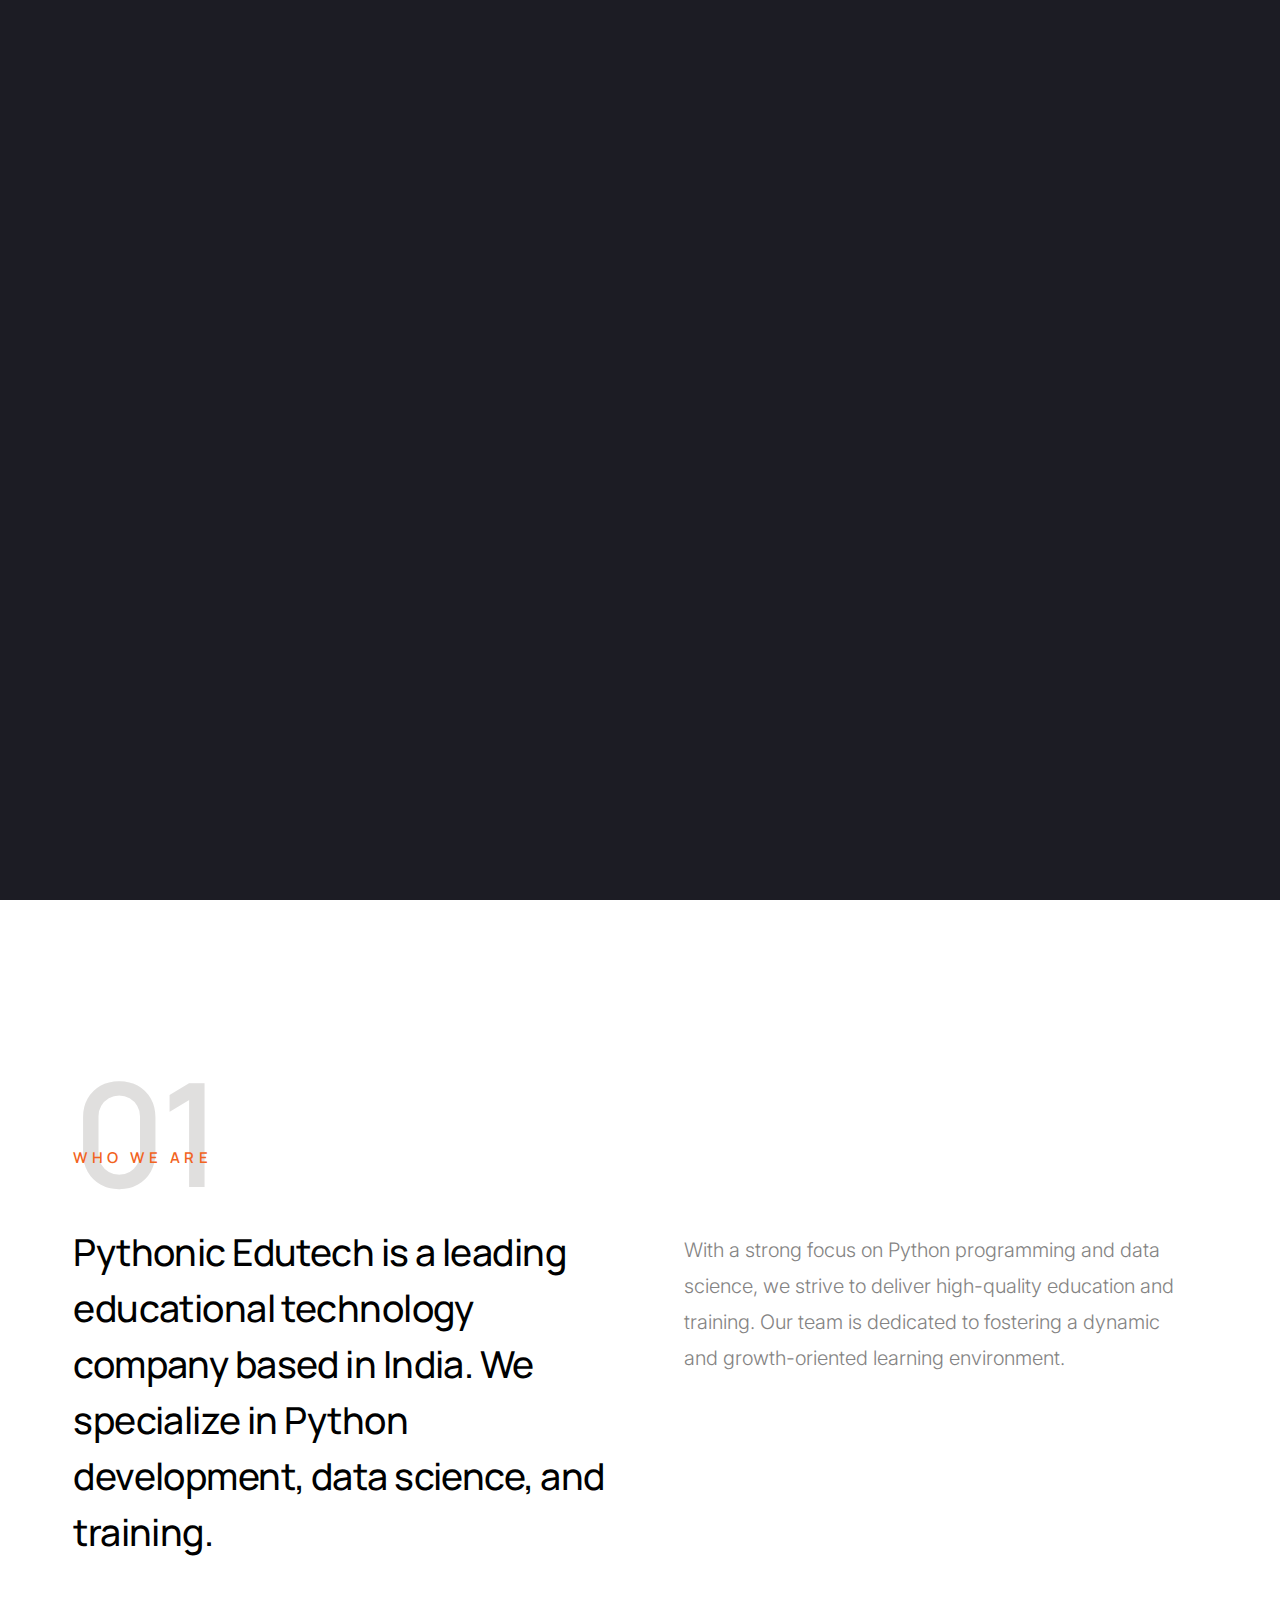
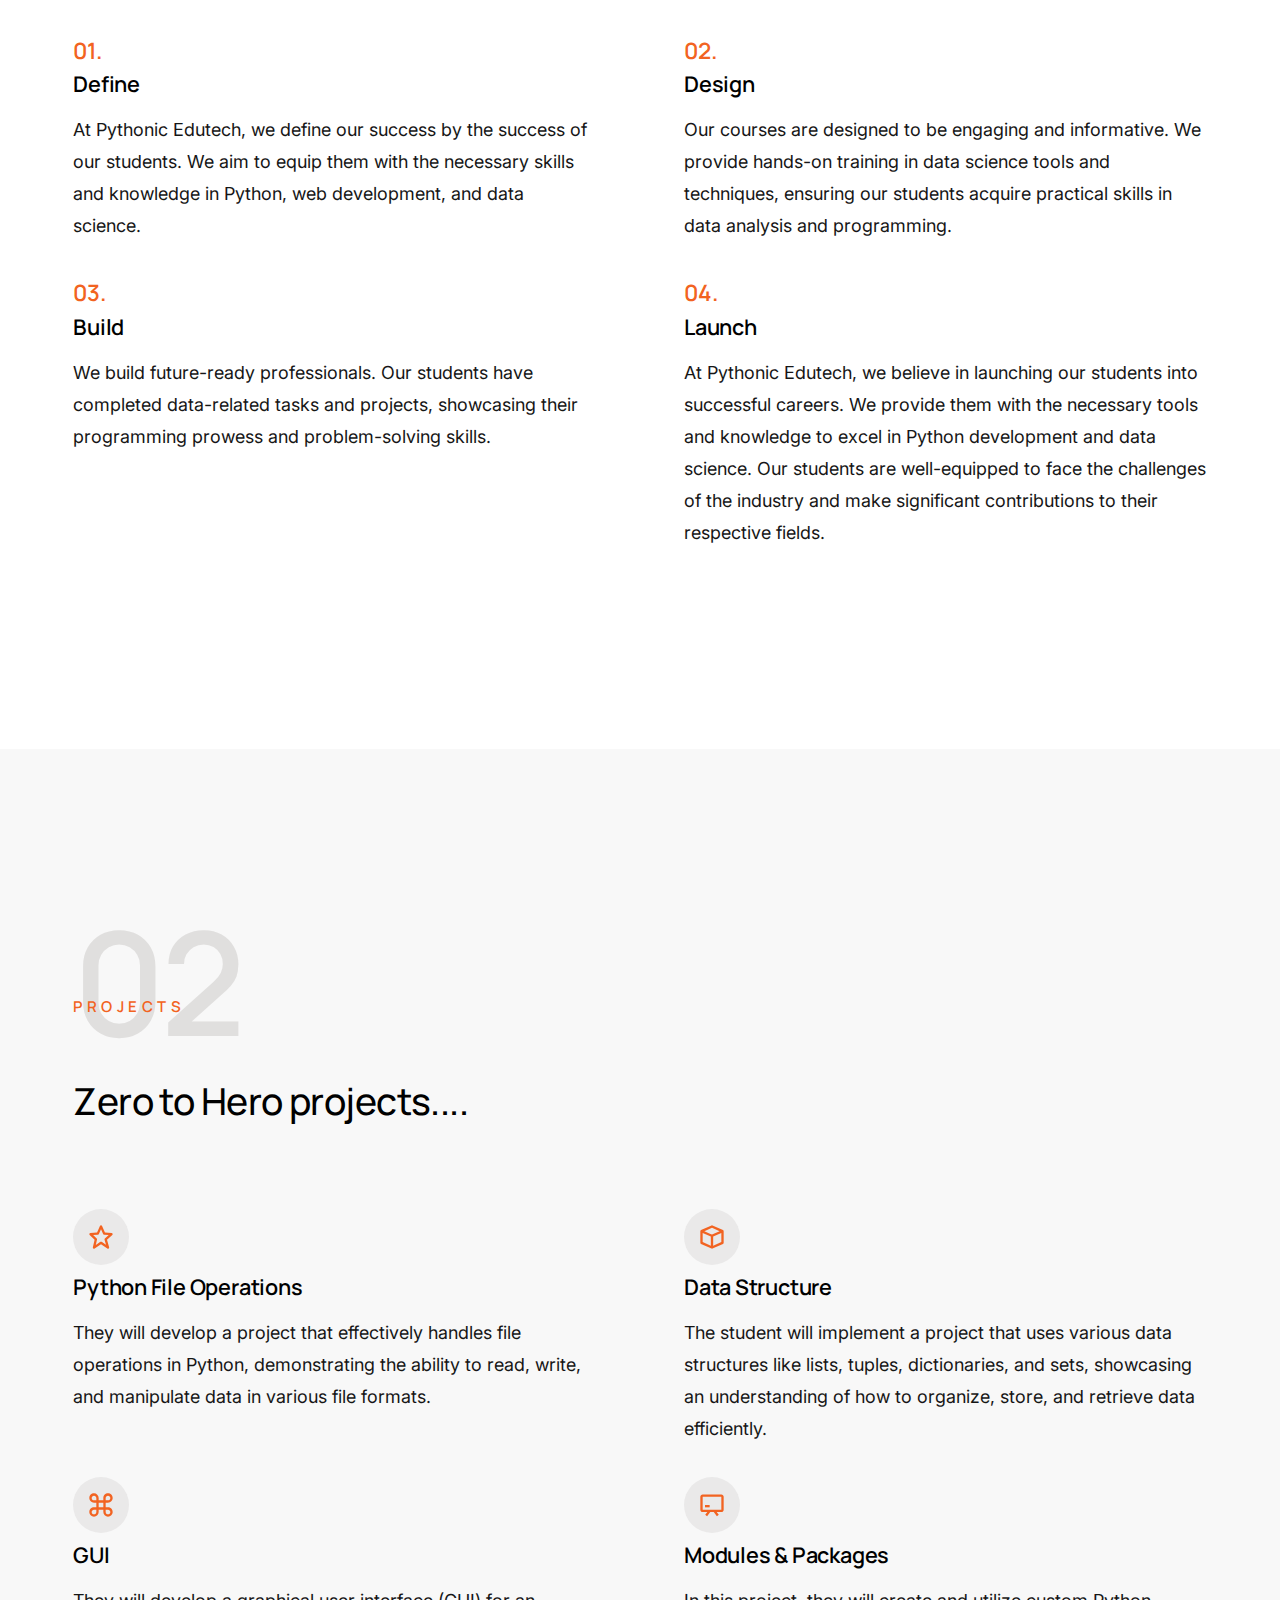
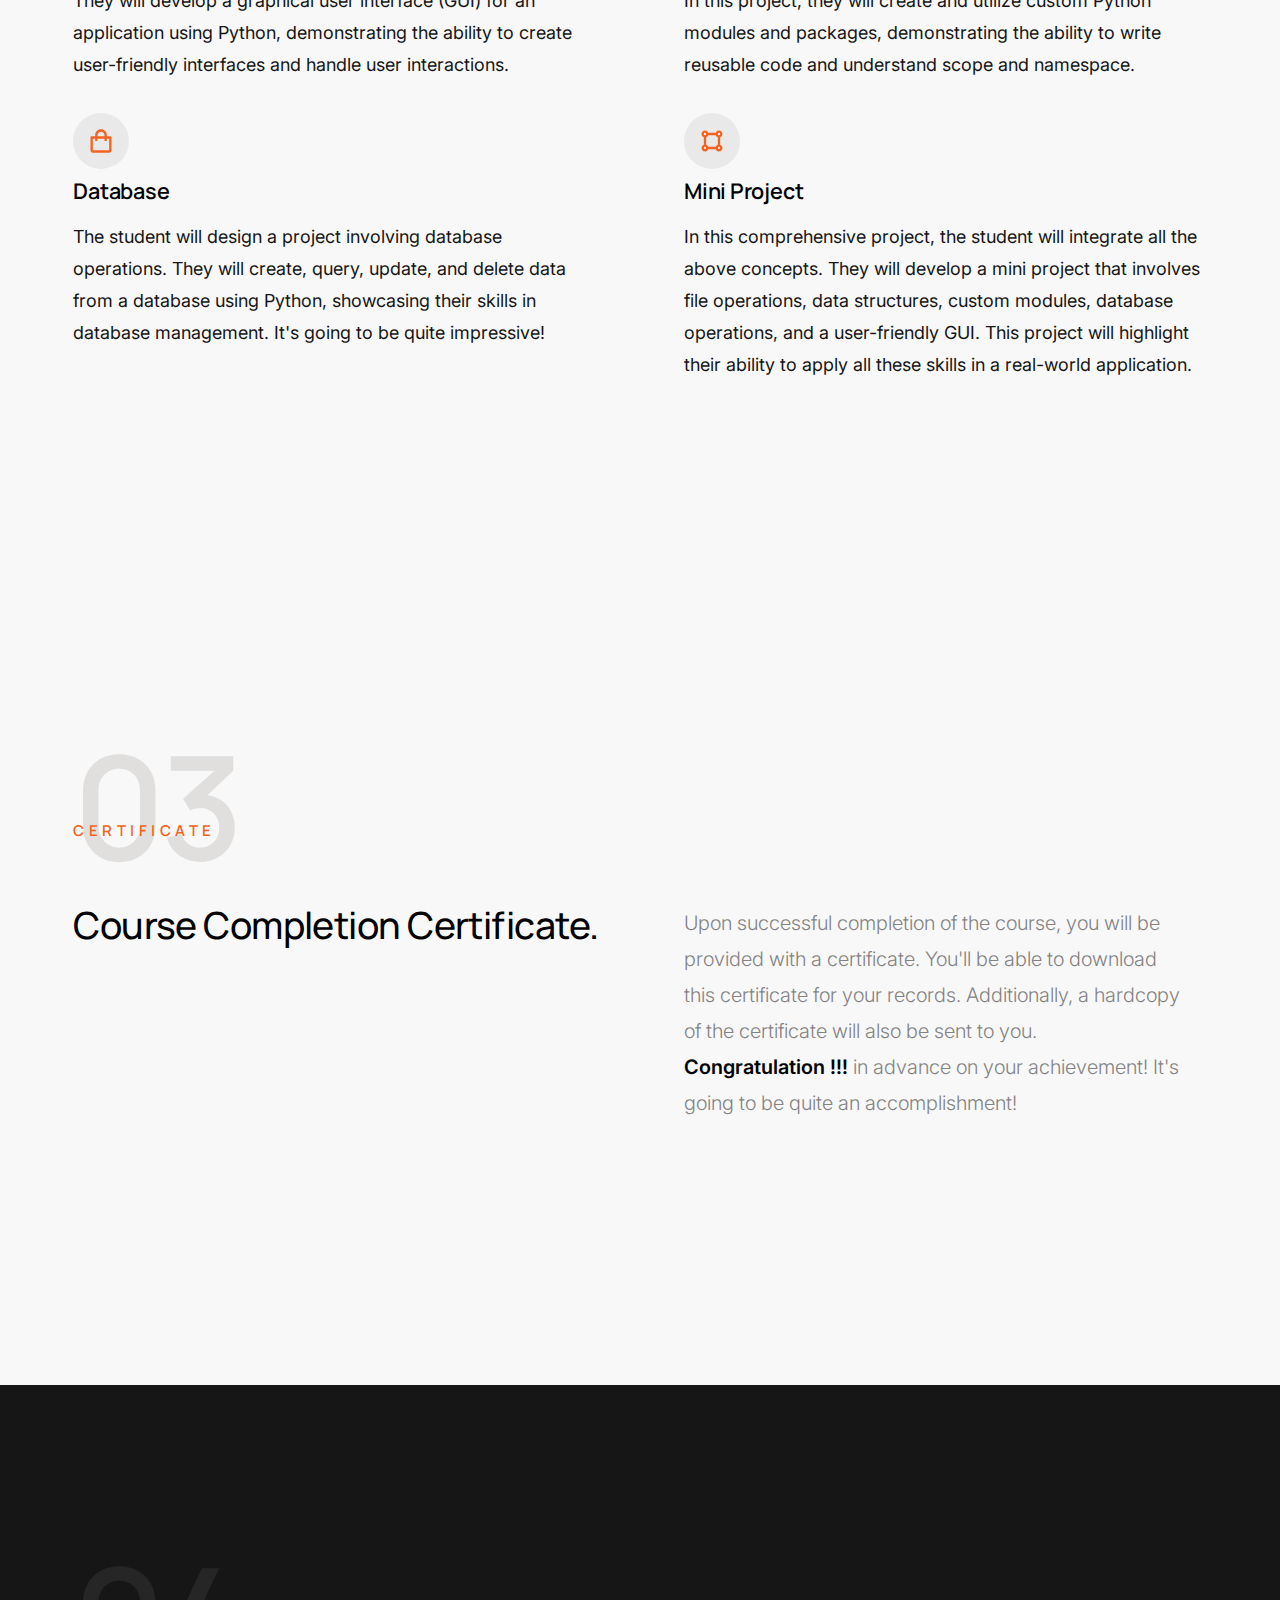
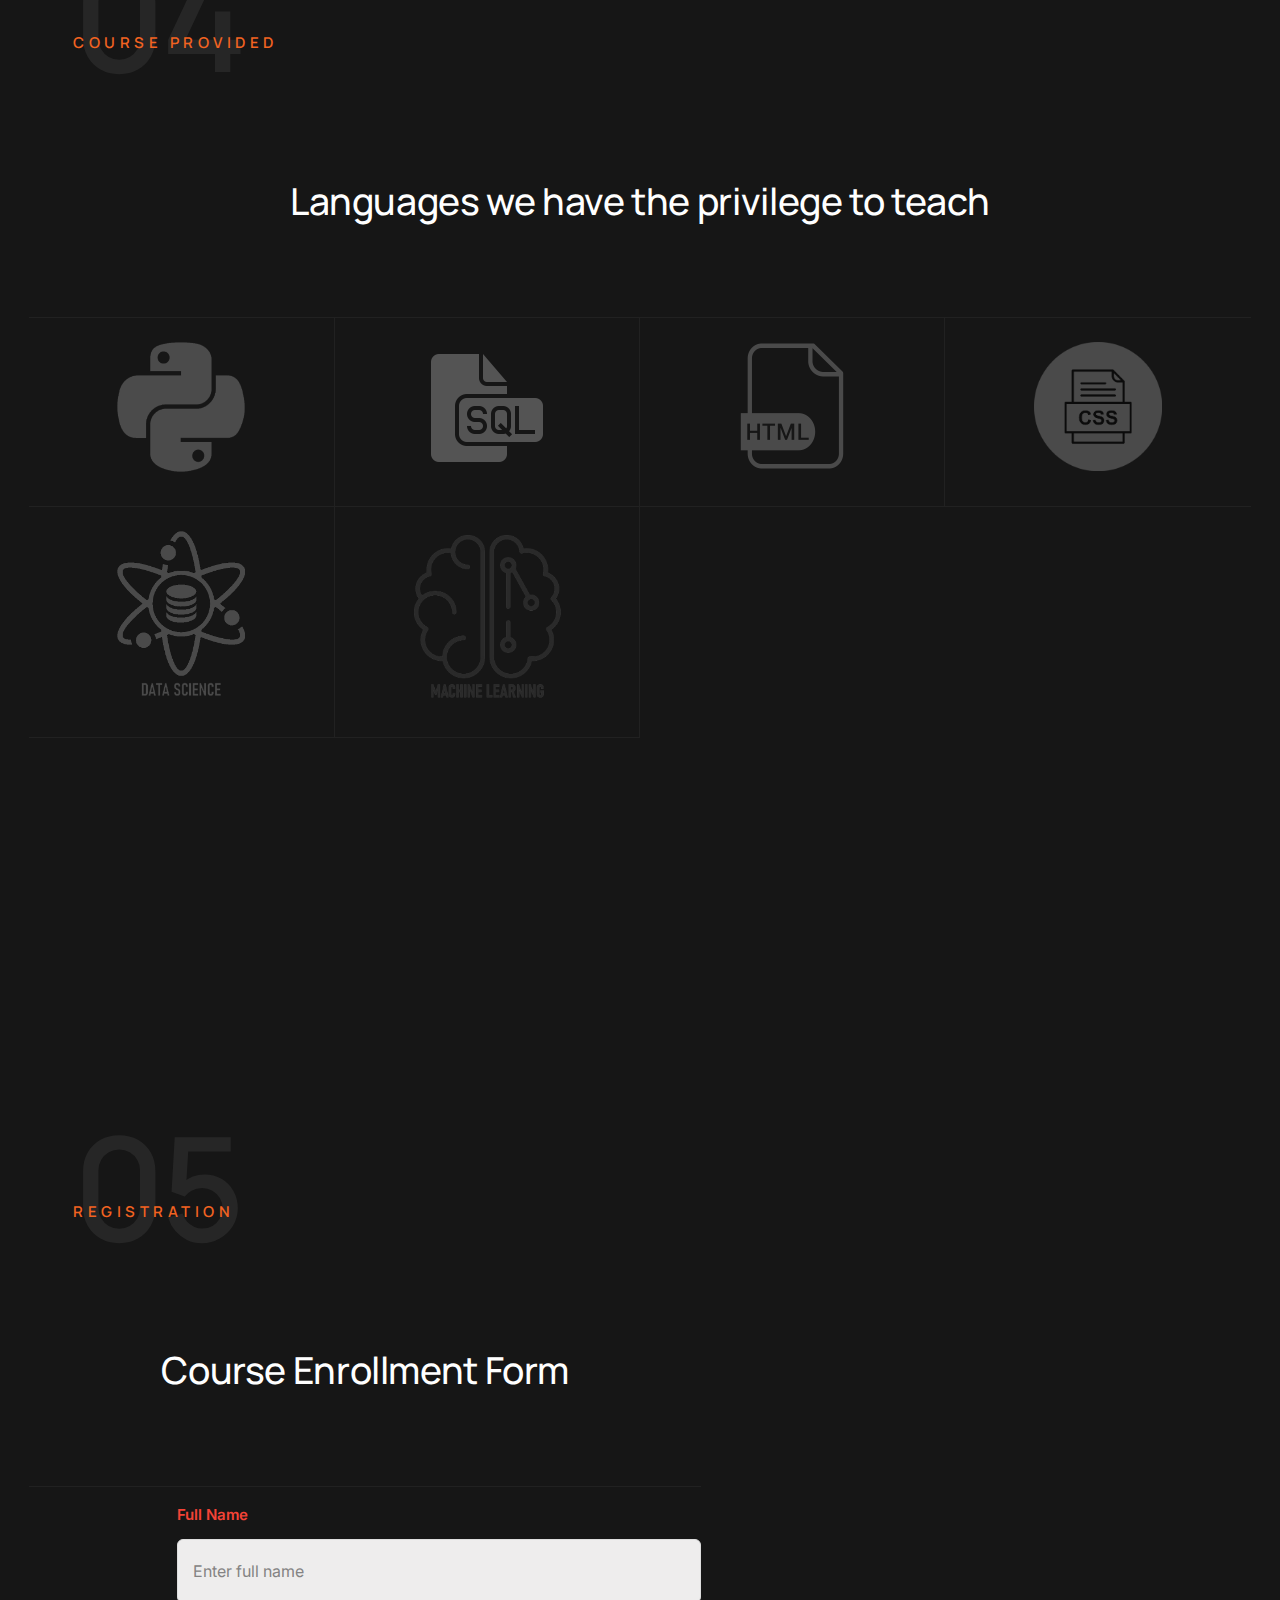
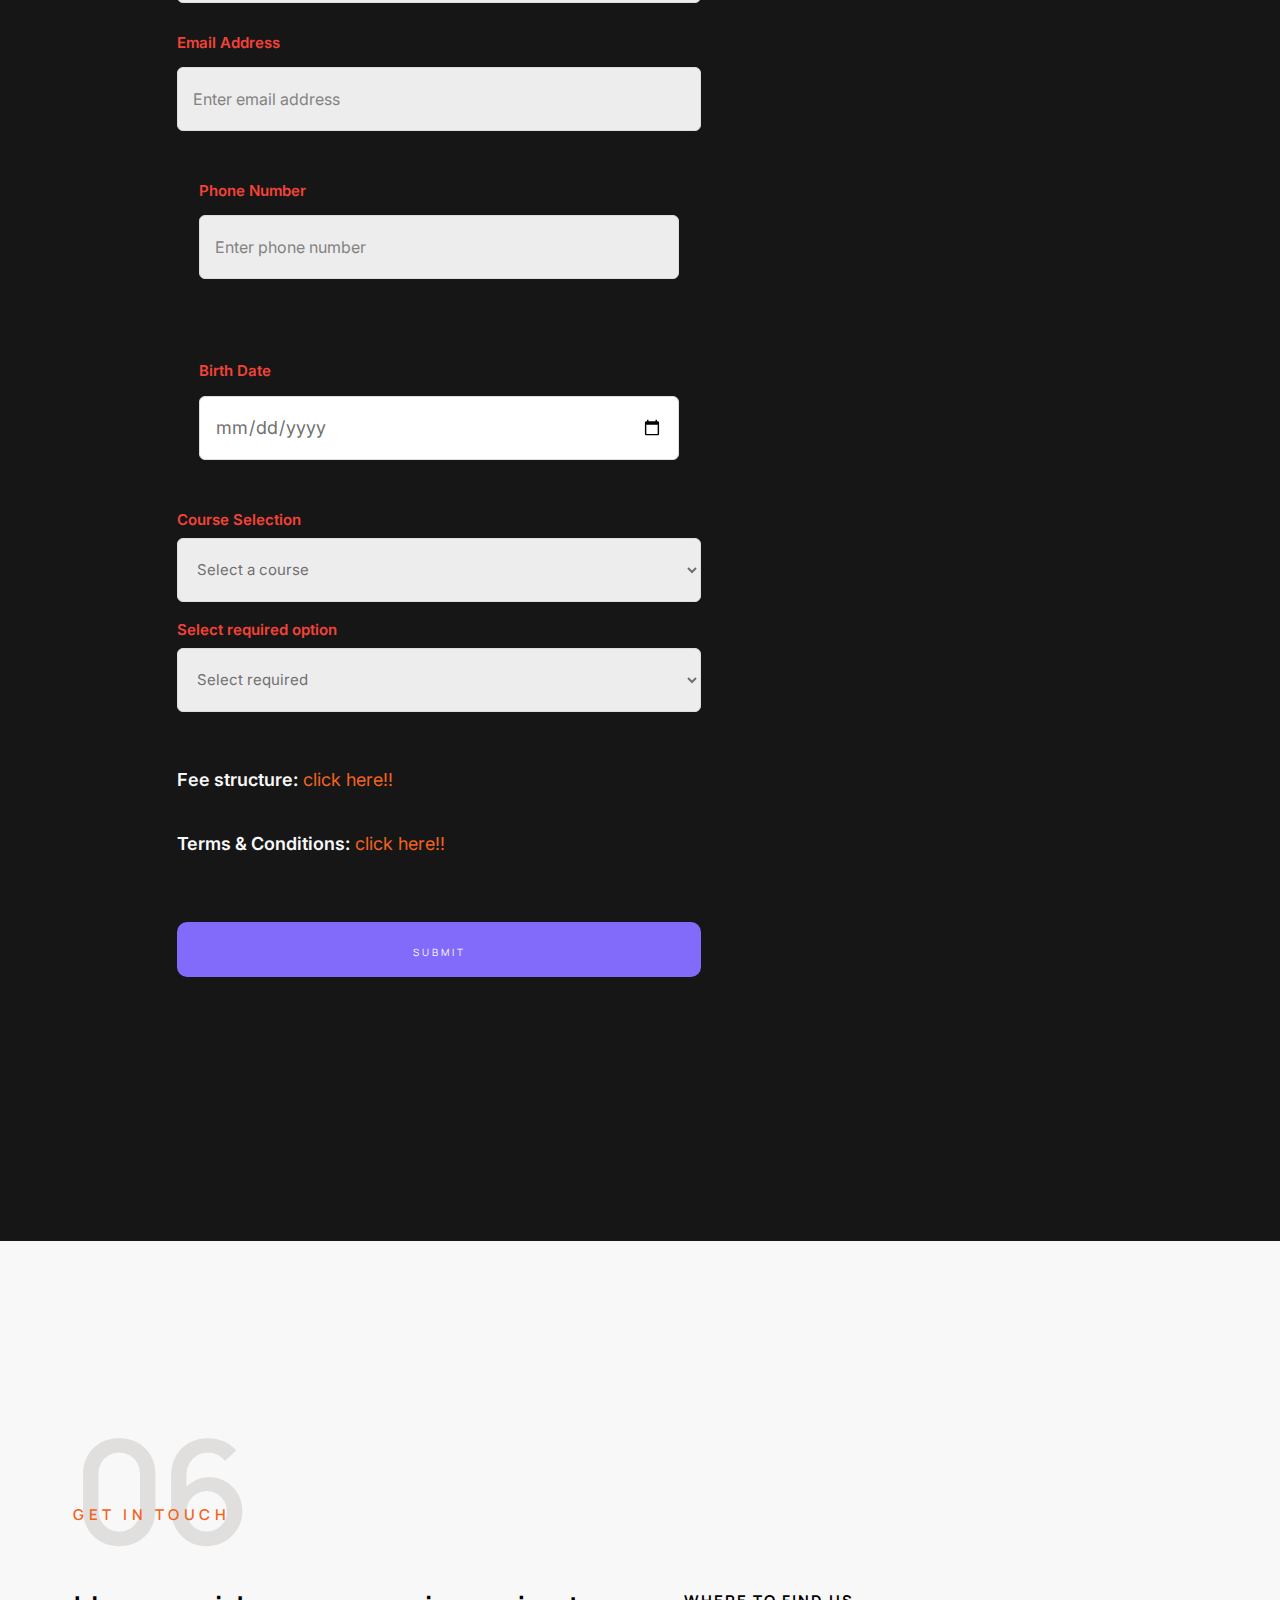
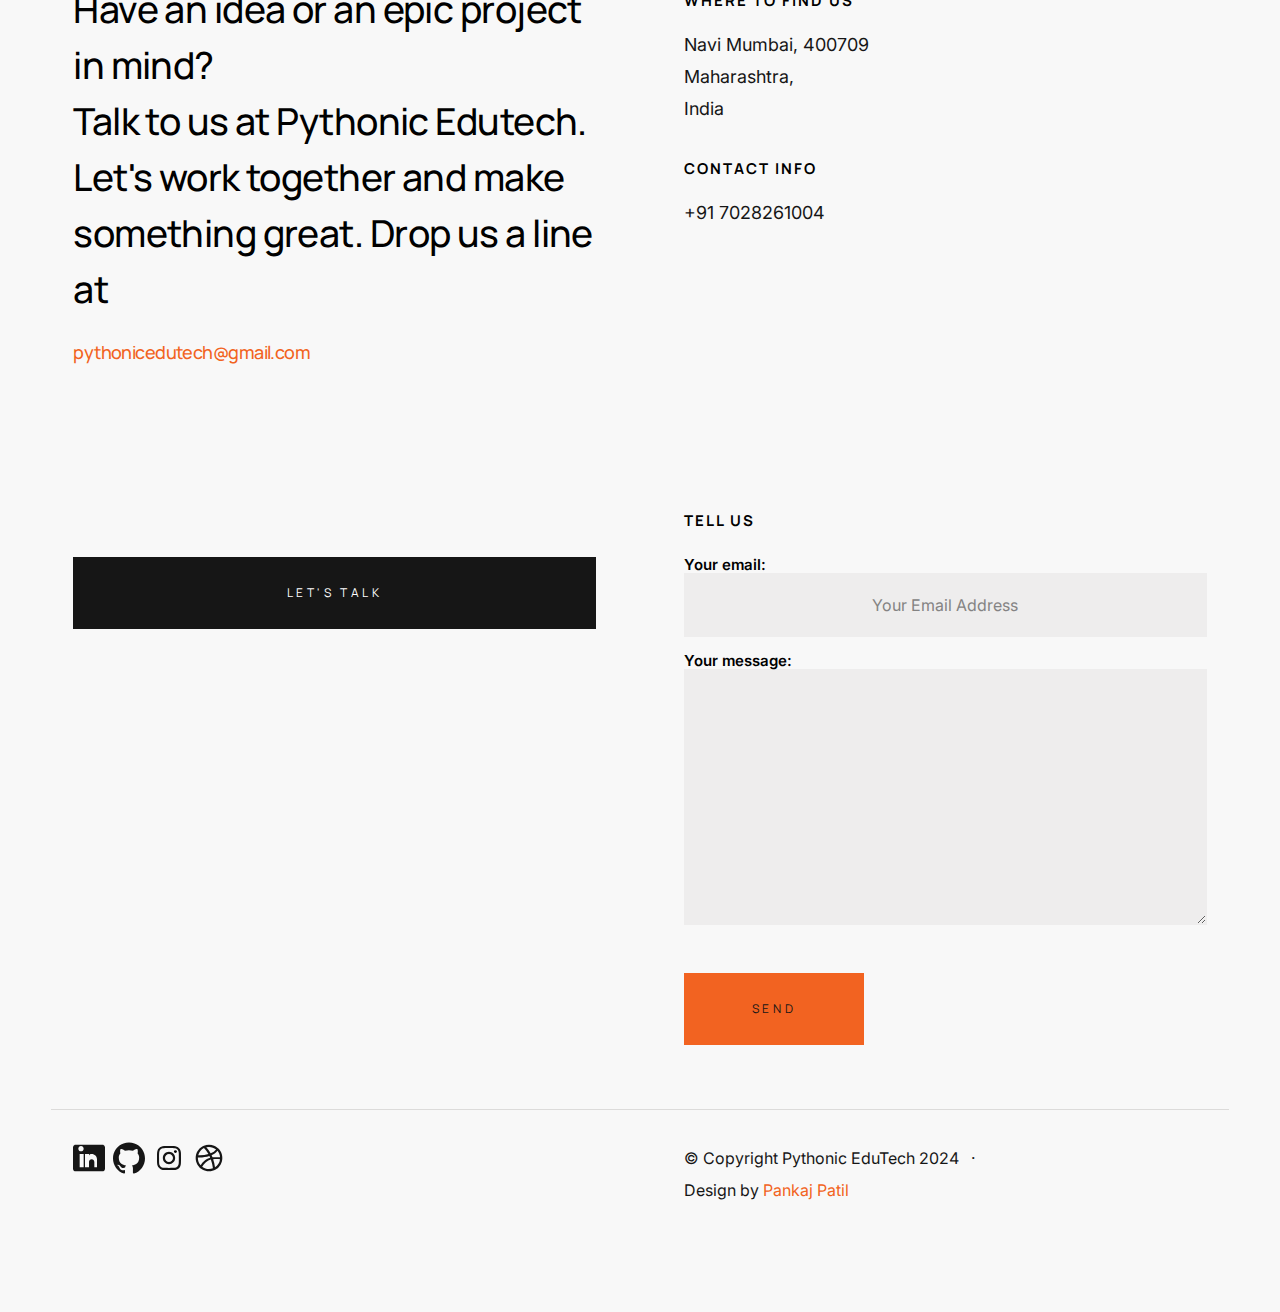
==== commit 7852b9fa: "Update index.html" ====
--- a/index.html
+++ b/index.html
@@ -592,7 +592,7 @@
                     <h2 class="title text-display-1">
                         Have an idea or an epic project in mind? <br>Talk to us at Pythonic Edutech.
                         Let's work together and make something great.
-                        Drop us a line at <br><a href="mailto:pythonicedutech@gmail.com" title="">pythonicedutech@gmail.com</a>
+                        Drop us a line at <br><a style='font-size:large;' href="mailto:pythonicedutech@gmail.com" title="">pythonicedutech@gmail.com</a>
                     </h2>
                 </div>
                 <div class="column lg-6 stack-on-1100 section-header__secondary">
@@ -734,4 +734,4 @@
 
 </body>
 
-</html>+</html>
--- a/css/styles.css
+++ b/css/styles.css
@@ -521,6 +521,7 @@
 html,
 body {
     height : 100%;
+    width: 100%;
 }
 
 body {
